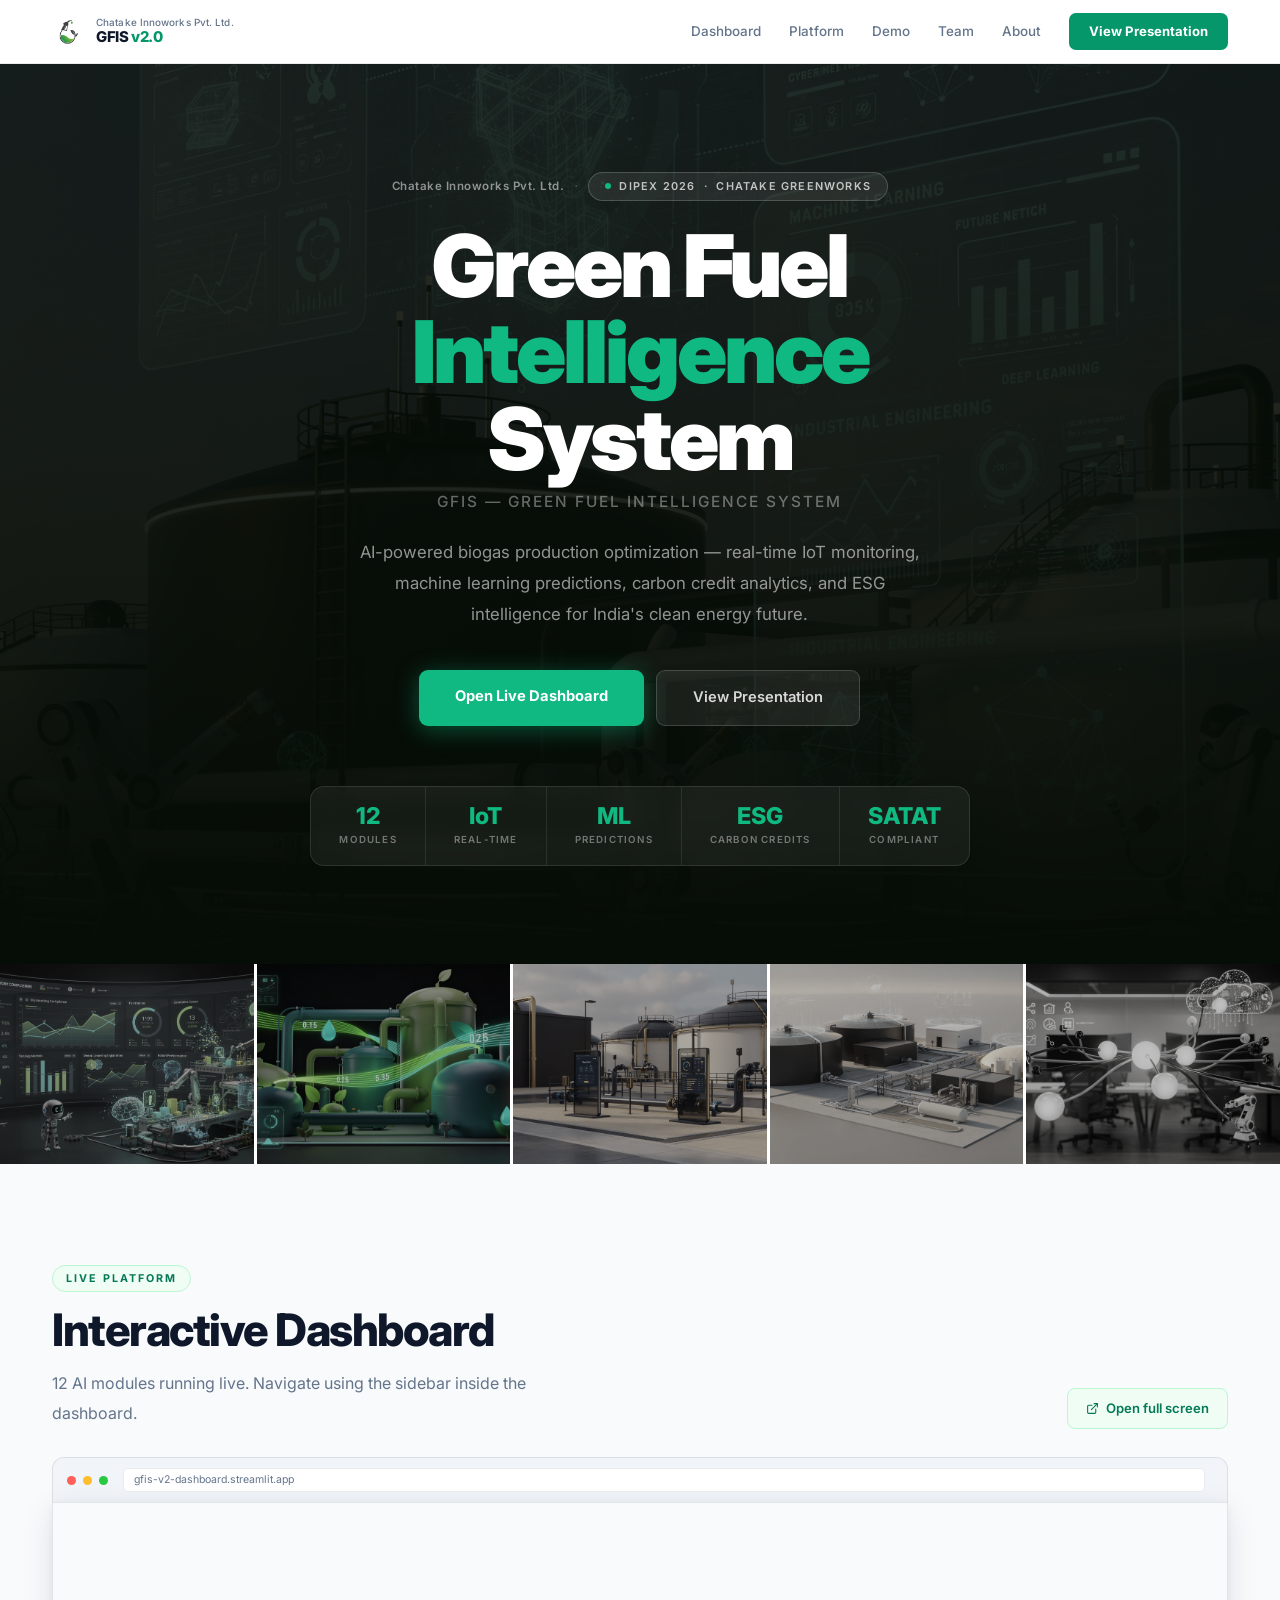
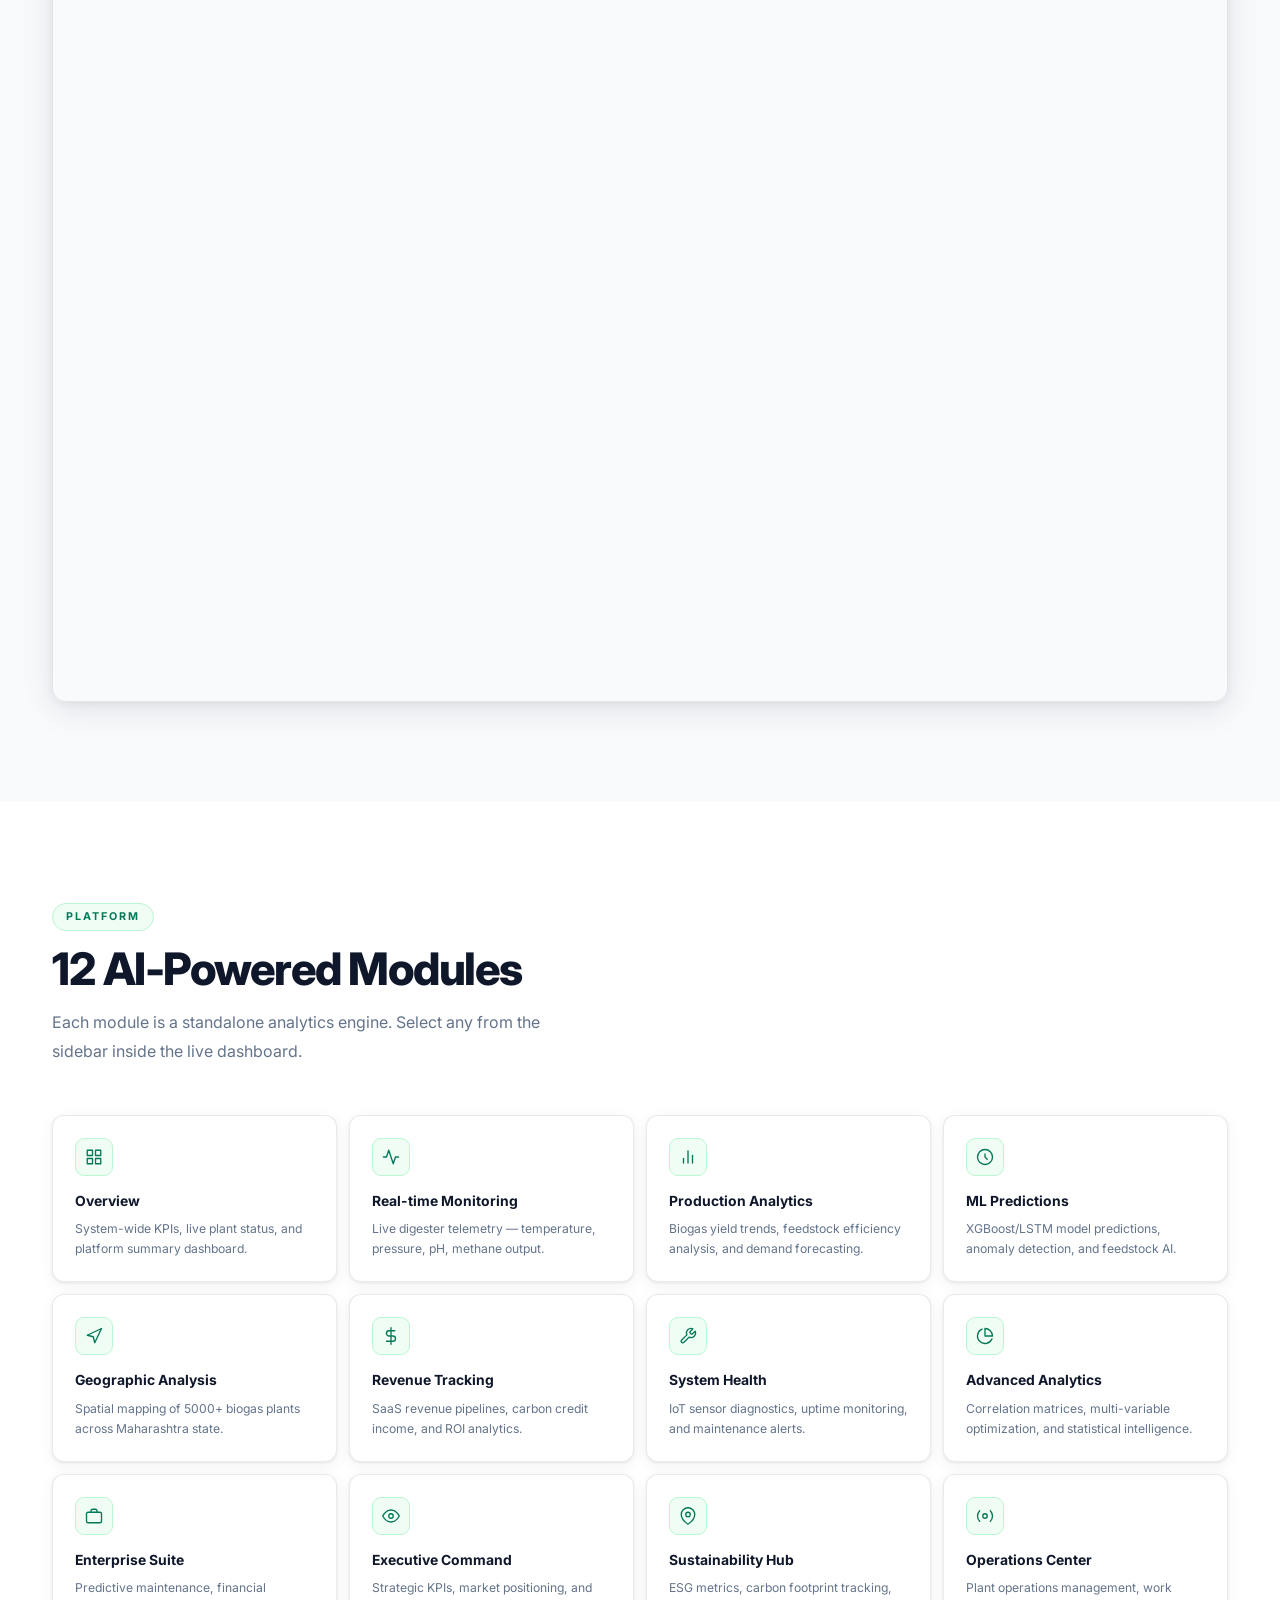
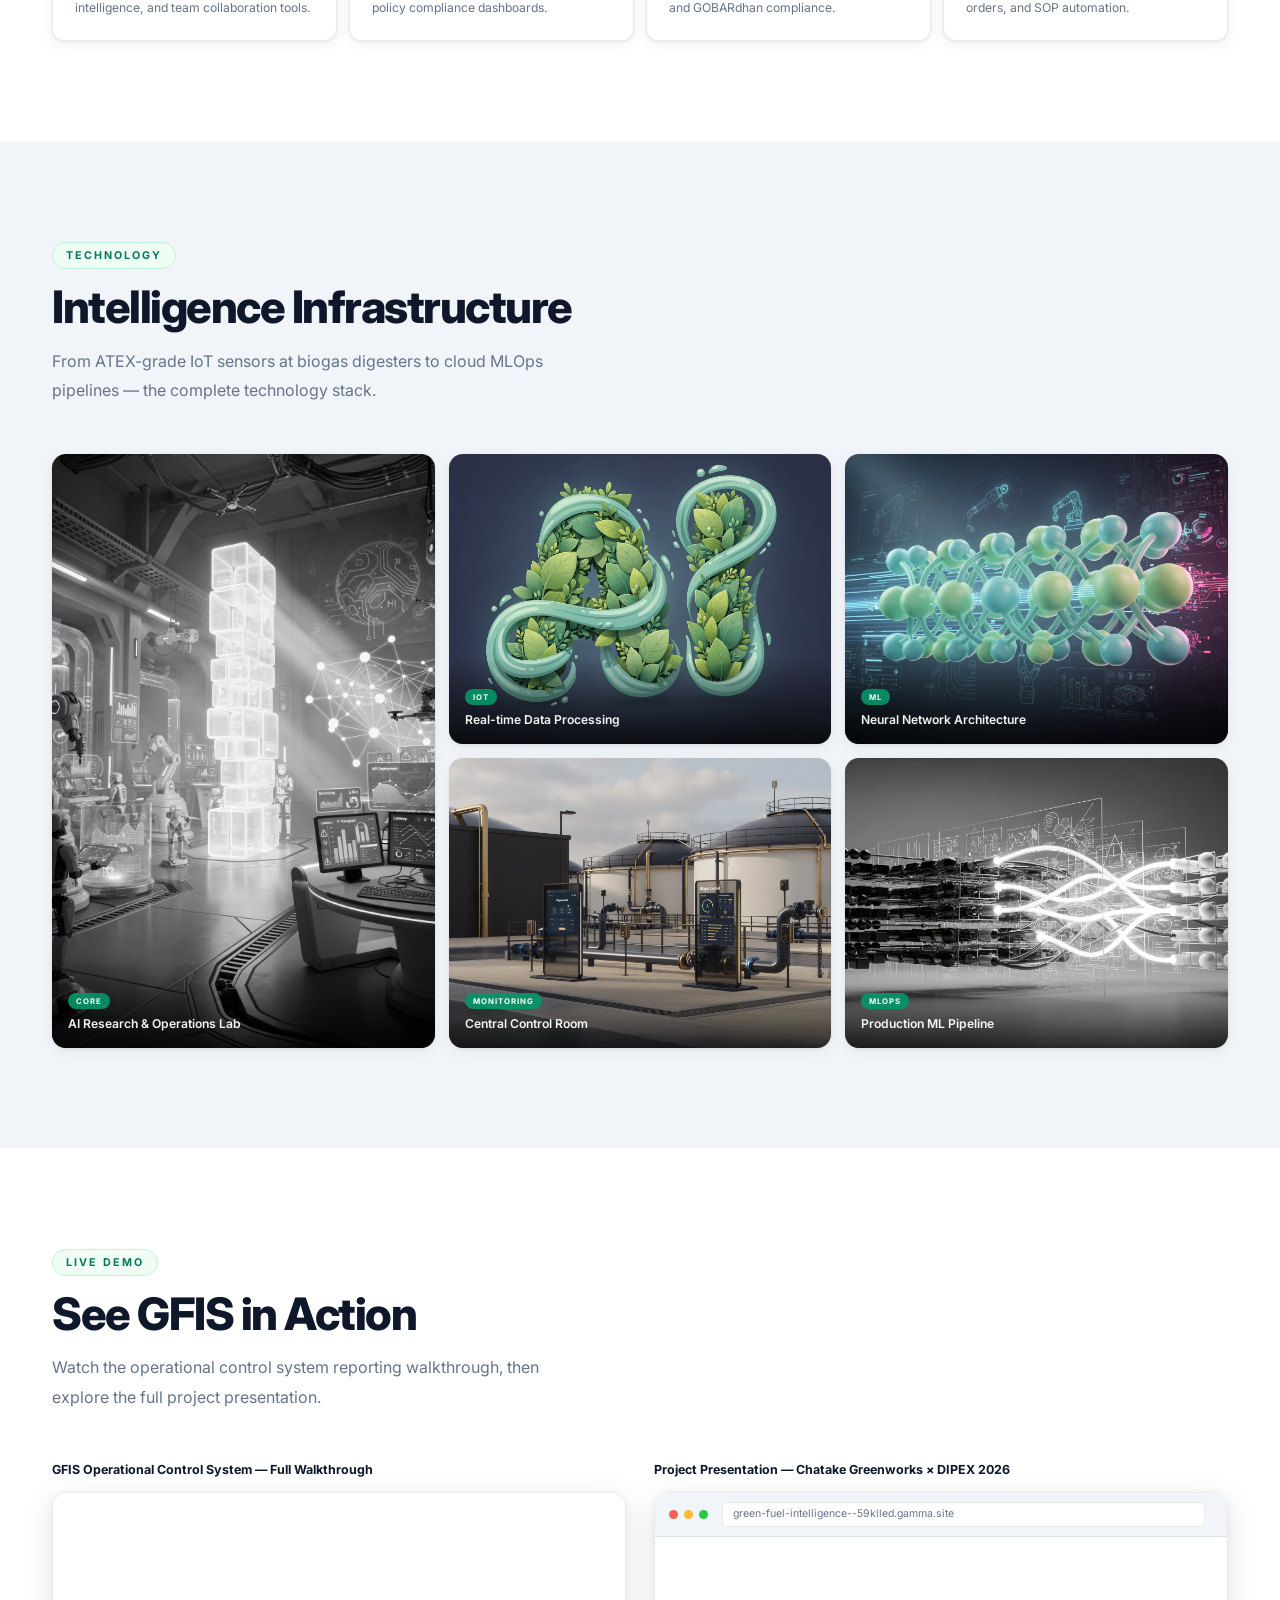
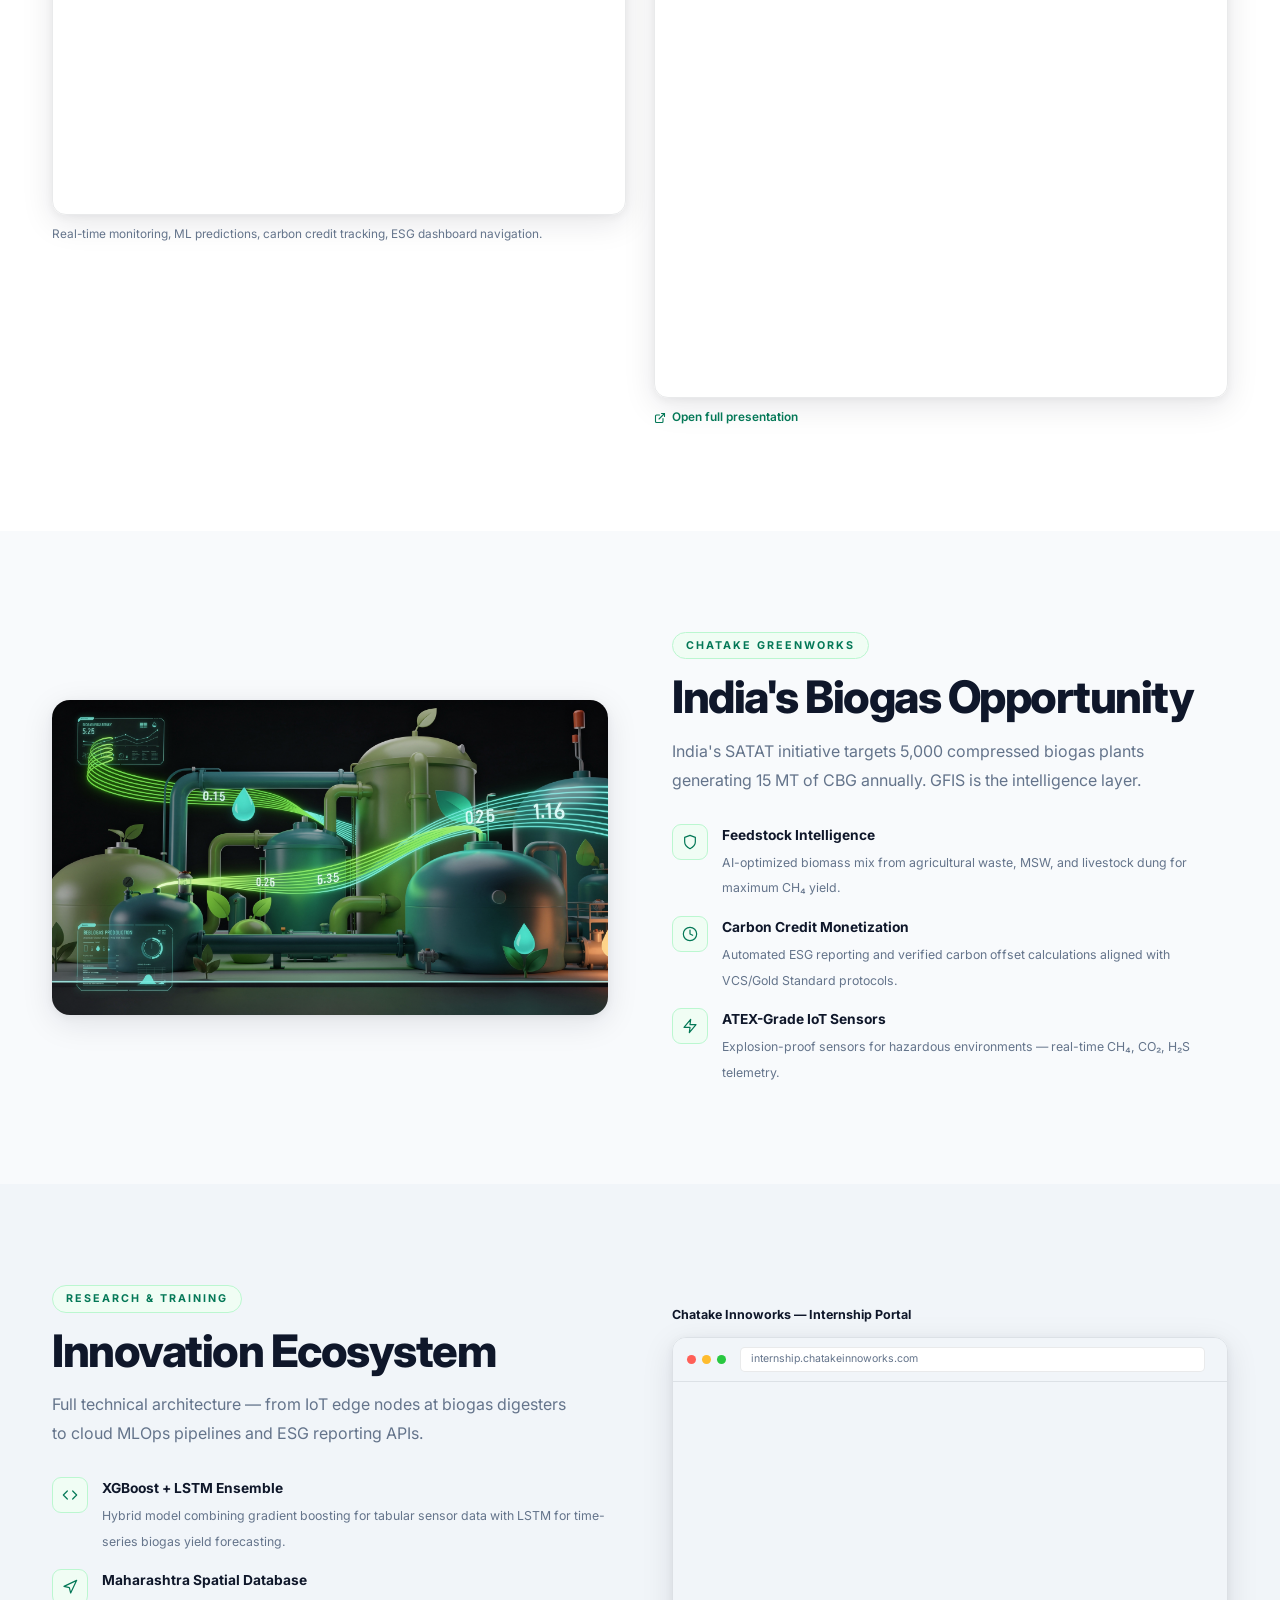
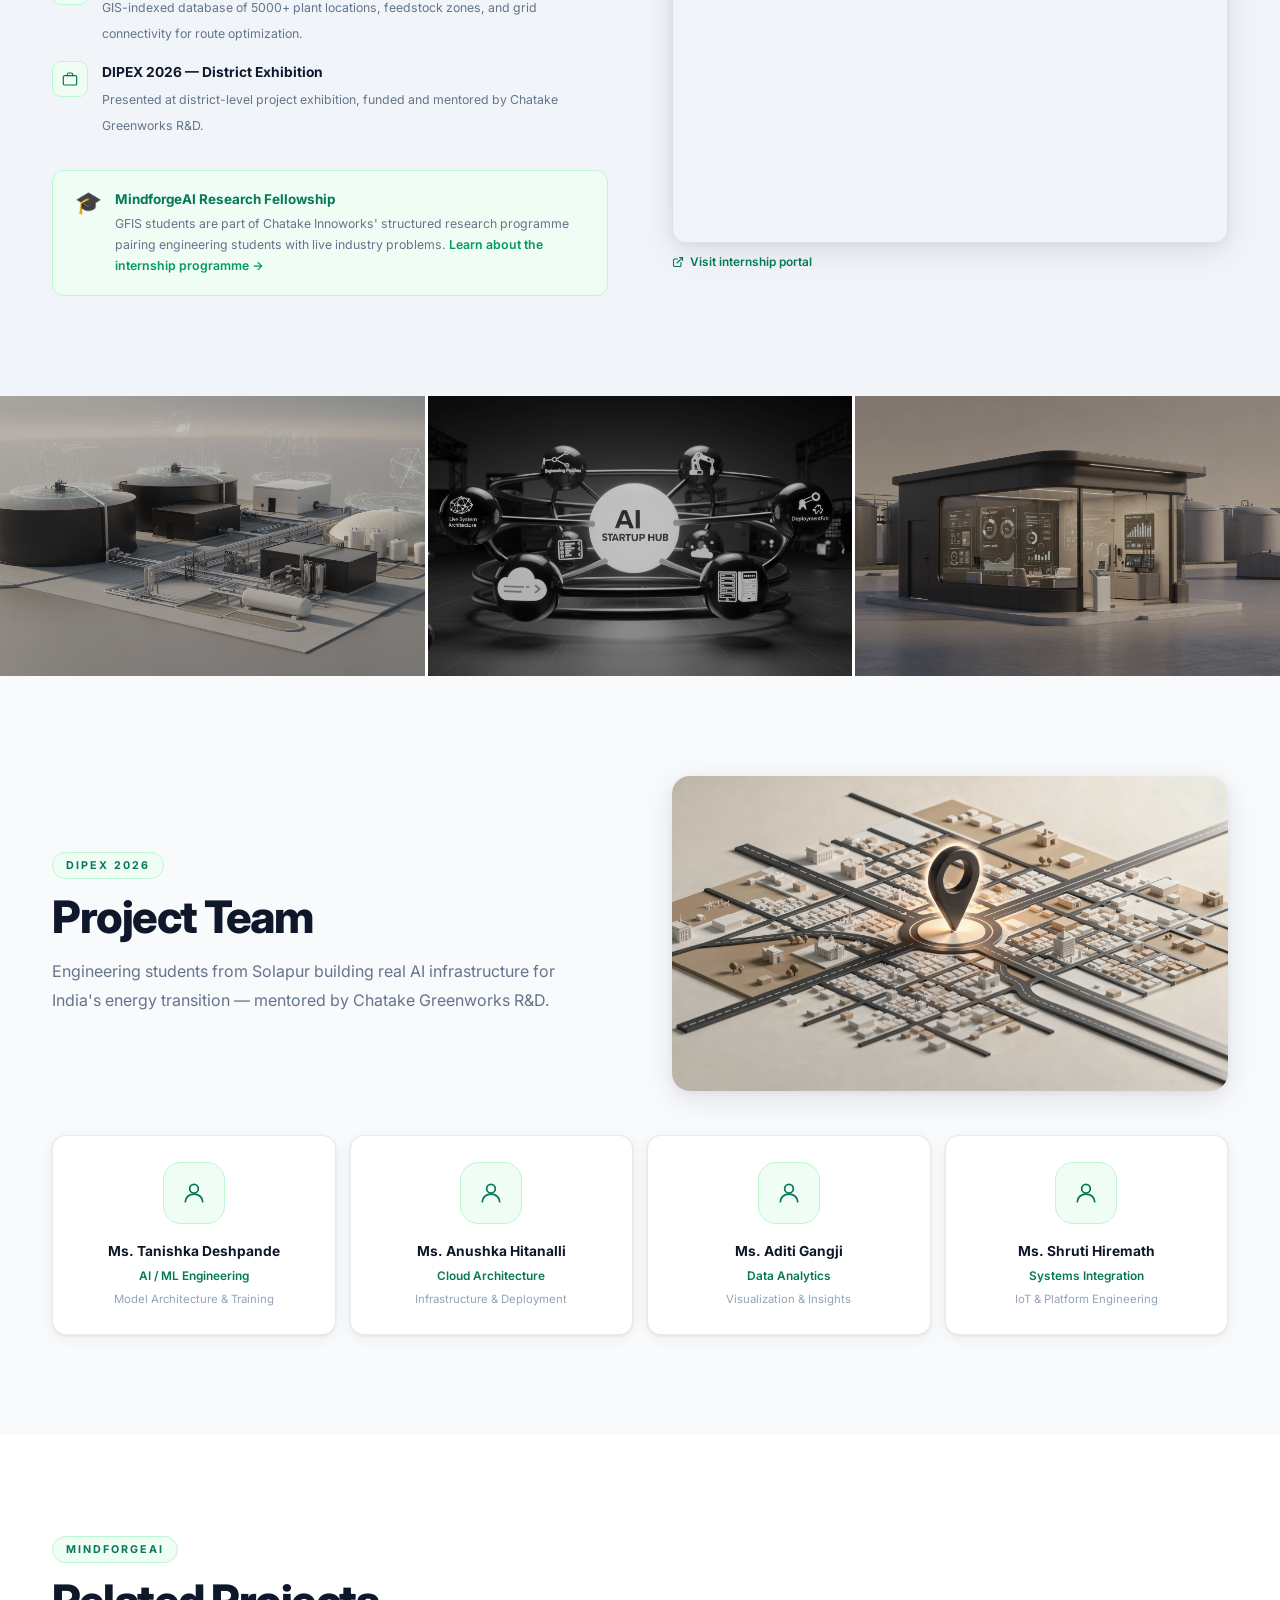
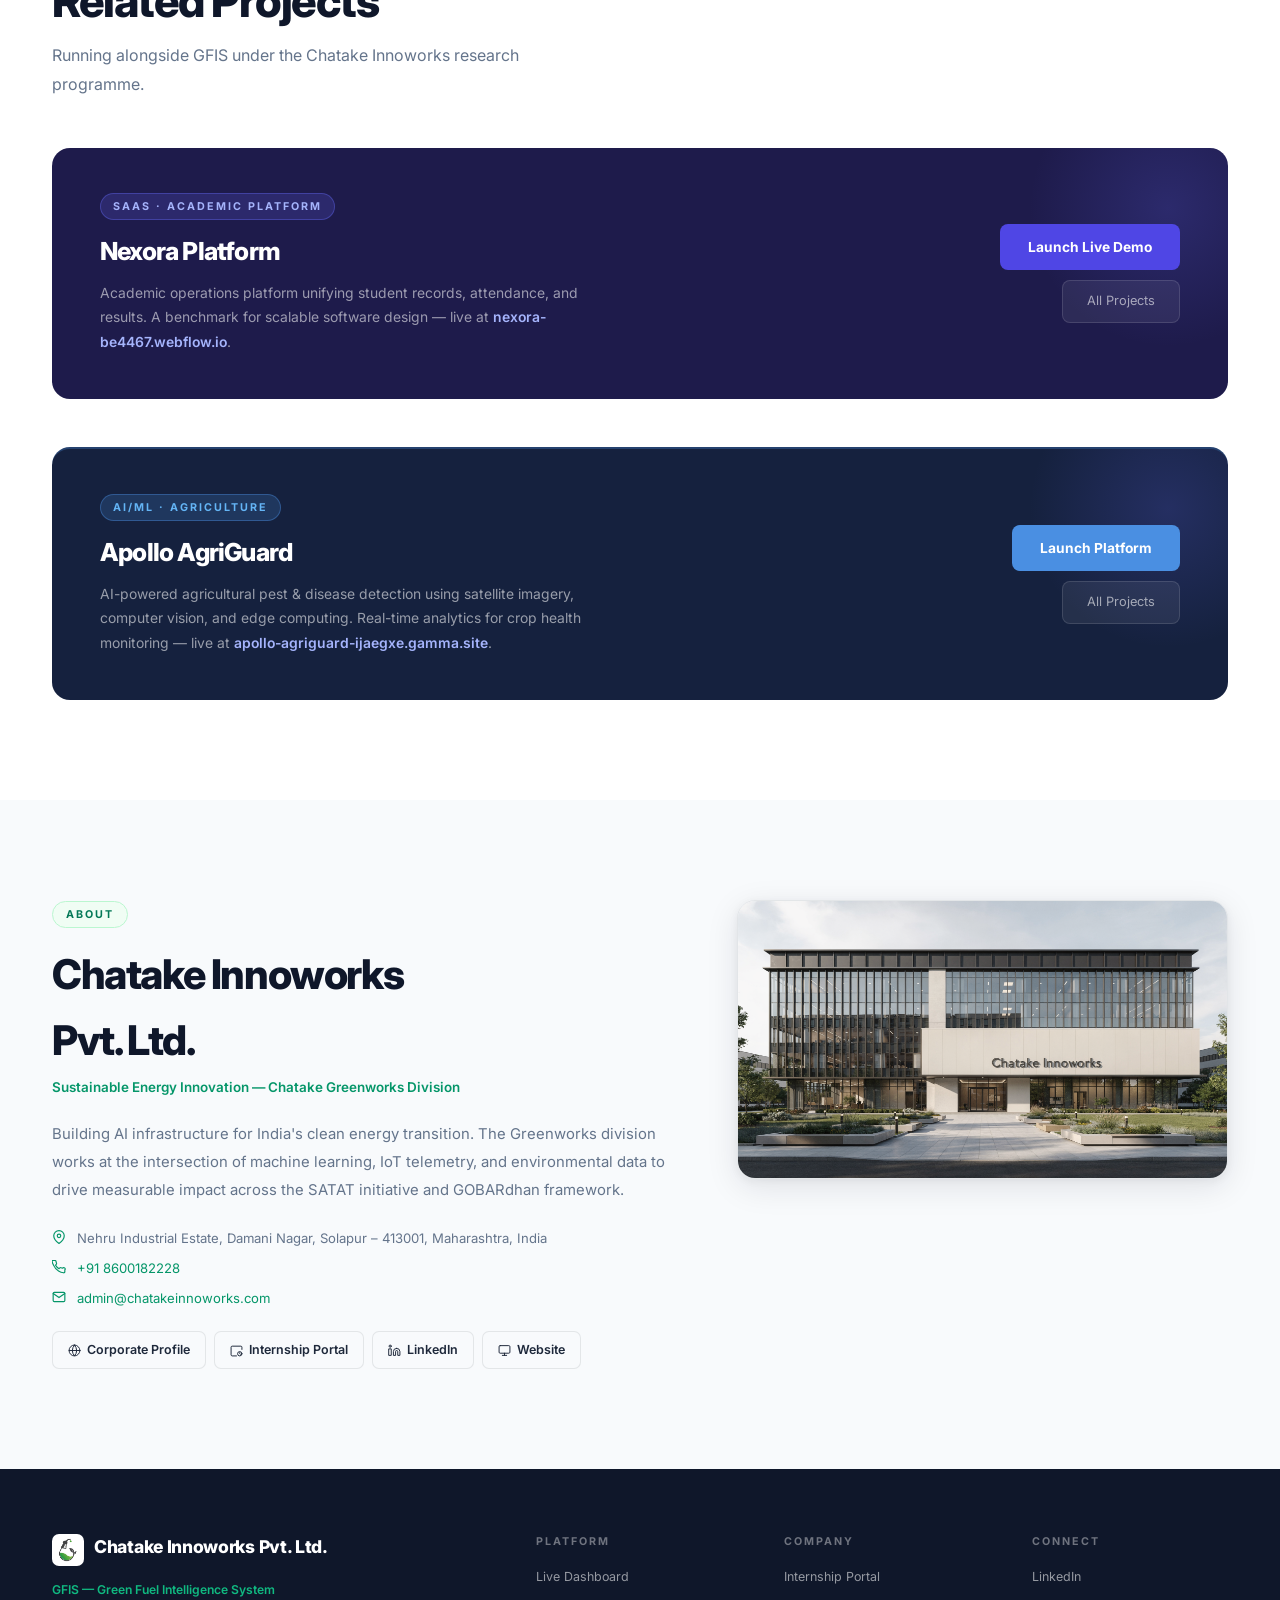
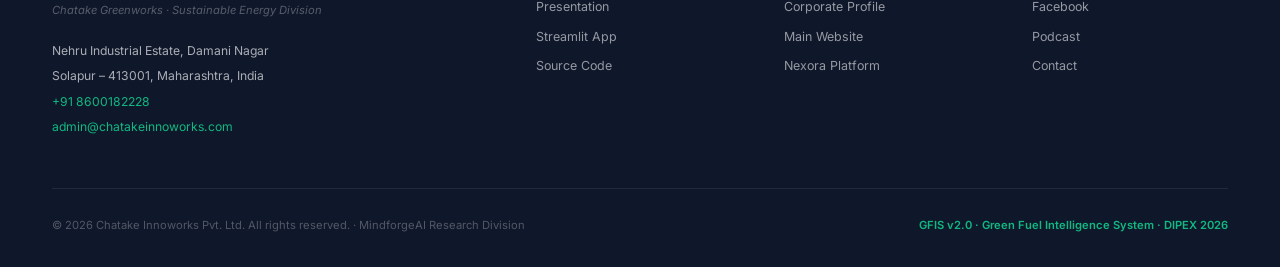
==== index.html @ 9d84ae65 "fix: optimize OG preview image (1200x630, 125KB) and extend title" ====
<!DOCTYPE html>
<html lang="en">
<head>
  <meta charset="UTF-8"/>
  <meta name="viewport" content="width=device-width, initial-scale=1.0"/>

  <!-- ── Primary Branding ── -->
  <title>GFIS — Green Fuel Intelligence System | Chatake Innoworks Pvt. Ltd.</title>
  <meta name="description" content="AI-powered biogas production optimization platform. Real-time IoT monitoring, ML predictions, carbon credits &amp; ESG intelligence. DIPEX 2026 — Chatake Greenworks, a division of Chatake Innoworks Pvt. Ltd."/>
  <meta name="author" content="Chatake Innoworks Pvt. Ltd."/>
  <meta name="keywords" content="GFIS, Green Fuel Intelligence System, biogas, AI, IoT, Chatake Innoworks, Chatake Greenworks, SATAT, GOBARdhan, DIPEX 2026"/>

  <!-- ── Open Graph / Social Preview ── -->
  <meta property="og:type" content="website"/>
  <meta property="og:url" content="https://gfis.chatakeinnoworks.com/"/>
  <meta property="og:title" content="GFIS: AI-Powered Biogas Optimization Platform | Chatake"/>
  <meta property="og:description" content="Chatake Innoworks Pvt. Ltd. · AI-powered biogas optimization platform. 12 modules, real-time IoT, ML predictions, carbon credits."/>
  <meta property="og:image" content="https://raw.githubusercontent.com/aakashchatake/GFIS-v2.0/gh-pages/assets/og-preview.jpg"/>
  <meta property="og:image:width" content="1200"/>
  <meta property="og:image:height" content="630"/>
  <meta property="og:site_name" content="Chatake Innoworks Pvt. Ltd."/>

  <!-- ── Twitter Card ── -->
  <meta name="twitter:card" content="summary_large_image"/>
  <meta name="twitter:title" content="GFIS: AI-Powered Biogas Optimization Platform"/>
  <meta name="twitter:description" content="12 modules, real-time IoT, ML predictions, carbon credits"/>
  <meta name="twitter:image" content="assets/hero-smart-grid.png"/>

  <!-- ── Favicon ── -->
  <link rel="icon" type="image/jpeg" href="assets/gfis-system.jpg"/>
  <link rel="apple-touch-icon" href="assets/gfis-system.jpg"/>

  <!-- ── Fonts ── -->
  <link rel="preconnect" href="https://fonts.googleapis.com" crossorigin/>
  <link href="https://fonts.googleapis.com/css2?family=Inter:wght@300;400;500;600;700;800;900&display=swap" rel="stylesheet"/>

  <style>
    *, *::before, *::after { box-sizing: border-box; margin: 0; padding: 0; }
    :root {
      --bg:        #ffffff;
      --bg2:       #f8fafc;
      --bg3:       #f1f5f9;
      --card:      #ffffff;
      --border:    rgba(15,23,42,0.09);
      --shadow:    0 1px 3px rgba(15,23,42,0.07), 0 4px 16px rgba(15,23,42,0.05);
      --shadow-lg: 0 8px 32px rgba(15,23,42,0.10), 0 2px 8px rgba(15,23,42,0.05);
      --green:     #059669;
      --green-lt:  #10b981;
      --green-dk:  #047857;
      --green-bg:  #f0fdf4;
      --green-bdr: #bbf7d0;
      --text:      #0f172a;
      --text2:     #1e293b;
      --muted:     #64748b;
      --dim:       #94a3b8;
      --hero-bg:   #060d06;
    }
    html { scroll-behavior: smooth; }
    body { 
      background: var(--bg) !important;
      color: var(--text) !important; 
      font-family: 'Inter', -apple-system, BlinkMacSystemFont, 'Segoe UI', sans-serif !important; 
      line-height: 1.6 !important; 
      display: block !important;
      width: 100% !important;
      height: auto !important;
      margin: 0 !important;
      padding: 0 !important;
      visibility: visible !important;
      opacity: 1 !important;
    }
    ::-webkit-scrollbar { width: 5px; }
    ::-webkit-scrollbar-track { background: var(--bg2); }
    ::-webkit-scrollbar-thumb { background: #cbd5e1; border-radius: 3px; }

    /* ── NAV ── */
    nav {
      position: sticky; top: 0; z-index: 200; height: 64px; padding: 0 52px;
      background: rgba(255,255,255,0.93);
      backdrop-filter: blur(20px) saturate(180%);
      -webkit-backdrop-filter: blur(20px) saturate(180%);
      border-bottom: 1px solid var(--border);
      display: flex !important; align-items: center; justify-content: space-between;
      visibility: visible !important;
      opacity: 1 !important;
    }
    .nav-brand { display: flex; align-items: center; gap: 10px; text-decoration: none; visibility: visible !important; opacity: 1 !important; }
    .nav-logo { width: 34px; height: 34px; border-radius: 8px; overflow: hidden; flex-shrink: 0; }
    .nav-logo img { width: 100%; height: 100%; object-fit: cover; }
    .nav-names { display: flex; flex-direction: column; line-height: 1.15; }
    .nav-company { font-size: 0.62em; color: var(--muted); font-weight: 500; letter-spacing: 0.1px; }
    .nav-product { font-size: 0.93em; font-weight: 800; color: var(--text); letter-spacing: -0.4px; }
    .nav-product span { color: var(--green); }
    .nav-links { display: flex; align-items: center; gap: 28px; }
    .nav-links a { color: var(--muted); text-decoration: none; font-size: 0.84em; font-weight: 500; transition: color .18s; }
    .nav-links a:hover { color: var(--text); }
    .nav-cta { background: var(--green) !important; color: #fff !important; padding: 8px 20px; border-radius: 7px; font-weight: 700 !important; font-size: 0.82em !important; transition: background .18s !important; }
    .nav-cta:hover { background: var(--green-dk) !important; }

    /* ── HERO ── */
    .hero { 
      position: relative; 
      min-height: 100vh; 
      display: flex !important; 
      flex-direction: column; 
      align-items: center; 
      justify-content: center; 
      text-align: center; 
      padding: 100px 24px 90px; 
      overflow: hidden; 
      background: var(--hero-bg);
      visibility: visible !important;
      opacity: 1 !important;
    }
    .hero-bg { position: absolute; inset: 0; z-index: 0; background-image: url('assets/hero-smart-grid.png'); background-size: cover; background-position: center; opacity: 0.22; }
    .hero-bg::after { content: ''; position: absolute; inset: 0; background: linear-gradient(to bottom, rgba(6,13,6,0.3) 0%, rgba(6,13,6,0.6) 60%, var(--hero-bg) 100%); }
    .hero-content { position: relative; z-index: 2; max-width: 860px; }
    .hero-eyebrow { display: flex; align-items: center; justify-content: center; gap: 10px; margin-bottom: 22px; flex-wrap: wrap; }
    .hero-company { font-size: 0.72em; font-weight: 600; color: rgba(255,255,255,0.52); letter-spacing: 0.5px; }
    .hero-sep { color: rgba(255,255,255,0.2); }
    .badge { display: inline-flex; align-items: center; gap: 8px; background: rgba(255,255,255,0.08); border: 1px solid rgba(255,255,255,0.18); border-radius: 100px; padding: 5px 16px; font-size: 0.68em; font-weight: 600; color: rgba(255,255,255,0.72); letter-spacing: 1.2px; text-transform: uppercase; }
    .badge-dot { width: 6px; height: 6px; border-radius: 50%; background: var(--green-lt); animation: pulse 2s infinite; flex-shrink: 0; }
    @keyframes pulse { 0%,100%{opacity:1;transform:scale(1)} 50%{opacity:0.4;transform:scale(1.5)} }
    h1 { font-size: clamp(2.8em,7.5vw,5.4em); font-weight: 900; line-height: 1.0; letter-spacing: -3px; color: #fff; margin-bottom: 8px; }
    h1 .g { color: var(--green-lt); }
    .hero-fullname { font-size: clamp(0.8em,1.6vw,0.96em); color: rgba(255,255,255,0.38); font-weight: 500; letter-spacing: 2px; text-transform: uppercase; margin-bottom: 22px; }
    .hero-sub { font-size: clamp(0.92em,1.9vw,1.05em); color: rgba(255,255,255,0.56); max-width: 560px; margin: 0 auto 40px; line-height: 1.85; }
    .btns { display: flex; gap: 12px; justify-content: center; flex-wrap: wrap; margin-bottom: 60px; }
    .btn-p { background: var(--green-lt); color: #fff; padding: 15px 36px; border-radius: 9px; text-decoration: none; font-weight: 700; font-size: 0.92em; box-shadow: 0 4px 24px rgba(16,185,129,0.4); transition: all .2s; }
    .btn-p:hover { background: #34d399; transform: translateY(-2px); }
    .btn-g { background: rgba(255,255,255,0.08); border: 1px solid rgba(255,255,255,0.16); color: rgba(255,255,255,0.82); padding: 15px 36px; border-radius: 9px; text-decoration: none; font-weight: 600; font-size: 0.92em; transition: background .2s; }
    .btn-g:hover { background: rgba(255,255,255,0.14); }
    .stats { display: inline-flex; background: rgba(255,255,255,0.06); border: 1px solid rgba(255,255,255,0.11); border-radius: 14px; overflow: hidden; backdrop-filter: blur(8px); }
    .stat { padding: 18px 28px; text-align: center; border-right: 1px solid rgba(255,255,255,0.09); }
    .stat:last-child { border-right: none; }
    .stat-v { font-size: 1.45em; font-weight: 800; color: var(--green-lt); line-height: 1; }
    .stat-l { font-size: 0.61em; color: rgba(255,255,255,0.4); font-weight: 600; letter-spacing: 1.2px; text-transform: uppercase; margin-top: 4px; }

    /* ── SECTIONS ── */
    .sec { 
      padding: 100px 52px;
      display: block !important;
      width: 100% !important;
      visibility: visible !important;
      opacity: 1 !important;
    }
    .sec-inner { max-width: 1180px; margin: 0 auto; width: 100% !important; display: block !important; }
    .sec-alt  { background: var(--bg2); }
    .sec-alt3 { background: var(--bg3); }
    .lbl { display: inline-block; background: var(--green-bg); border: 1px solid var(--green-bdr); color: var(--green-dk); font-size: 0.67em; font-weight: 700; letter-spacing: 2px; text-transform: uppercase; padding: 4px 13px; border-radius: 100px; margin-bottom: 14px; }
    .sec-title { font-size: clamp(1.8em,3.6vw,2.8em); font-weight: 800; letter-spacing: -1.5px; color: var(--text); line-height: 1.1; }
    .sec-sub { color: var(--muted); font-size: 1em; line-height: 1.85; margin-top: 14px; max-width: 520px; }

    /* ── PHOTO STRIP ── */
    .photo-strip { display: grid; grid-template-columns: repeat(5,1fr); gap: 3px; height: 200px; }
    .photo-strip-item { overflow: hidden; }
    .photo-strip-item img { width: 100%; height: 100%; object-fit: cover; filter: brightness(0.75) saturate(0.8); transition: all .4s; }
    .photo-strip-item:hover img { filter: brightness(0.9) saturate(1); transform: scale(1.05); }

    /* ── DASHBOARD ── */
    .dash-bar { background: var(--bg3); border: 1px solid var(--border); border-bottom: none; border-radius: 12px 12px 0 0; padding: 10px 14px; display: flex; align-items: center; gap: 7px; }
    .dash-dot { width: 9px; height: 9px; border-radius: 50%; }
    .dash-frame { height: 800px; border: 1px solid var(--border); border-radius: 0 0 14px 14px; overflow: hidden; box-shadow: var(--shadow-lg); }
    .dash-frame iframe { width: 100%; height: 100%; border: none; }
    .dash-url { flex: 1; background: var(--bg); border: 1px solid var(--border); border-radius: 5px; padding: 3px 10px; margin: 0 8px; font-size: 0.66em; color: var(--muted); }

    /* ── MODULE GRID ── */
    .mods-grid { display: grid; grid-template-columns: repeat(4,1fr); gap: 12px; margin-top: 48px; }
    .mod-card { background: var(--card); border: 1px solid var(--border); border-radius: 12px; padding: 22px; box-shadow: var(--shadow); transition: box-shadow .2s, transform .2s, border-color .2s; }
    .mod-card:hover { box-shadow: var(--shadow-lg); transform: translateY(-3px); border-color: var(--green-bdr); }
    .mod-icon { width: 38px; height: 38px; border-radius: 9px; background: var(--green-bg); border: 1px solid var(--green-bdr); display: flex; align-items: center; justify-content: center; margin-bottom: 14px; }
    .mod-icon svg { width: 18px; height: 18px; stroke: var(--green-dk); fill: none; stroke-width: 1.8; stroke-linecap: round; stroke-linejoin: round; }
    .mod-name { font-weight: 700; font-size: 0.87em; color: var(--text); margin-bottom: 7px; }
    .mod-desc { color: var(--muted); font-size: 0.76em; line-height: 1.65; }

    /* ── VIS GALLERY ── */
    .vis-grid { display: grid; grid-template-columns: 1fr 1fr 1fr; gap: 14px; margin-top: 48px; }
    .vis-card { border-radius: 14px; overflow: hidden; position: relative; box-shadow: var(--shadow); }
    .vis-card img { width: 100%; display: block; object-fit: cover; transition: transform .5s; }
    .vis-card:hover img { transform: scale(1.04); }
    .vis-card-label { position: absolute; bottom: 0; left: 0; right: 0; padding: 28px 16px 14px; background: linear-gradient(transparent, rgba(0,0,0,0.78)); font-size: 0.76em; font-weight: 600; color: rgba(255,255,255,0.95); }
    .vis-card-tag { display: inline-block; background: rgba(5,150,105,0.9); color: #fff; font-size: 0.64em; font-weight: 700; padding: 2px 8px; border-radius: 100px; letter-spacing: 1px; text-transform: uppercase; margin-bottom: 5px; }
    .vis-tall { grid-row: span 2; }
    .vis-tall img { height: 100%; }

    /* ── ECO POINTS ── */
    .eco-points { display: flex; flex-direction: column; gap: 16px; margin-top: 28px; }
    .eco-point { display: flex; gap: 14px; align-items: flex-start; }
    .eco-point-icon { width: 36px; height: 36px; border-radius: 9px; flex-shrink: 0; background: var(--green-bg); border: 1px solid var(--green-bdr); display: flex; align-items: center; justify-content: center; }
    .eco-point-icon svg { width: 16px; height: 16px; stroke: var(--green-dk); fill: none; stroke-width: 1.8; stroke-linecap: round; stroke-linejoin: round; }
    .eco-point-text strong { display: block; font-size: 0.86em; font-weight: 700; color: var(--text); margin-bottom: 3px; }
    .eco-point-text span { font-size: 0.77em; color: var(--muted); line-height: 1.65; }

    /* ── BROWSER MOCKUP ── */
    .browser-mock { border-radius: 14px; overflow: hidden; box-shadow: var(--shadow-lg); border: 1px solid var(--border); }
    .browser-bar { background: var(--bg3); border-bottom: 1px solid var(--border); padding: 9px 14px; display: flex; align-items: center; gap: 6px; }
    .browser-btn { width: 9px; height: 9px; border-radius: 50%; flex-shrink: 0; }
    .browser-url { flex: 1; background: var(--bg); border: 1px solid var(--border); border-radius: 5px; padding: 3px 10px; margin: 0 8px; font-size: 0.66em; color: var(--muted); white-space: nowrap; overflow: hidden; text-overflow: ellipsis; }
    .browser-body { height: 460px; overflow: hidden; }
    .browser-body iframe { width: 122%; height: 560px; border: none; transform-origin: top left; transform: scale(0.82); }

    /* ── VIDEO ── */
    .video-wrap { border-radius: 14px; overflow: hidden; box-shadow: var(--shadow-lg); border: 1px solid var(--border); aspect-ratio: 16/9; }
    .video-wrap iframe { width: 100%; height: 100%; border: none; }

    /* ── FELLOWSHIP ── */
    .fellowship { background: var(--green-bg); border: 1px solid var(--green-bdr); border-radius: 12px; padding: 18px 22px; margin-top: 32px; display: flex; align-items: flex-start; gap: 13px; }
    .fellowship-icon { font-size: 1.35em; flex-shrink: 0; line-height: 1.2; margin-top: 1px; }
    .fellowship-title { font-size: 0.84em; font-weight: 700; color: var(--green-dk); margin-bottom: 4px; }
    .fellowship-body { font-size: 0.77em; color: var(--muted); line-height: 1.7; }
    .fellowship-body a { color: var(--green); text-decoration: none; font-weight: 600; }

    /* ── TEAM ── */
    .team-grid { display: grid; grid-template-columns: repeat(4,1fr); gap: 14px; margin-top: 44px; }
    .team-card { background: var(--card); border: 1px solid var(--border); border-radius: 14px; padding: 26px 20px; text-align: center; box-shadow: var(--shadow); transition: box-shadow .2s, transform .2s; }
    .team-card:hover { box-shadow: var(--shadow-lg); transform: translateY(-3px); }
    .team-avatar { width: 62px; height: 62px; border-radius: 18px; margin: 0 auto 16px; background: var(--green-bg); border: 1px solid var(--green-bdr); display: flex; align-items: center; justify-content: center; }
    .team-avatar svg { width: 26px; height: 26px; stroke: var(--green-dk); fill: none; stroke-width: 1.6; stroke-linecap: round; stroke-linejoin: round; }
    .team-name { font-weight: 700; font-size: 0.86em; color: var(--text); margin-bottom: 5px; }
    .team-role { color: var(--green-dk); font-size: 0.74em; font-weight: 600; margin-bottom: 4px; }
    .team-dept { color: var(--dim); font-size: 0.71em; }

    /* ── ABOUT ── */
    .about-grid { display: grid; grid-template-columns: 5fr 4fr; gap: 72px; align-items: start; }
    .about-title { font-size: clamp(1.9em,3.2vw,2.7em); font-weight: 800; letter-spacing: -1.4px; color: var(--text); margin-bottom: 4px; }
    .about-sub { color: var(--green); font-size: 0.84em; font-weight: 600; margin-bottom: 22px; }
    .about-body { color: var(--muted); font-size: 0.93em; line-height: 1.88; margin-bottom: 24px; }
    .about-info-row { display: flex; gap: 11px; margin-bottom: 9px; font-size: 0.82em; color: var(--muted); align-items: flex-start; }
    .about-info-row a { color: var(--green); text-decoration: none; }
    .about-info-row svg { flex-shrink: 0; margin-top: 2px; }
    .about-links { display: flex; gap: 8px; flex-wrap: wrap; margin-top: 22px; }
    .about-link { background: var(--bg2); border: 1px solid var(--border); color: var(--text2); padding: 8px 15px; border-radius: 7px; text-decoration: none; font-size: 0.78em; font-weight: 600; transition: all .18s; display: flex; align-items: center; gap: 6px; }
    .about-link:hover { background: var(--green-bg); border-color: var(--green-bdr); color: var(--green-dk); }
    .about-link svg { width: 13px; height: 13px; stroke: currentColor; fill: none; stroke-width: 1.8; stroke-linecap: round; stroke-linejoin: round; flex-shrink: 0; }
    .about-img { border-radius: 18px; overflow: hidden; box-shadow: var(--shadow-lg); border: 1px solid var(--border); }
    .about-img img { width: 100%; display: block; }

    /* ── NEXORA BANNER ── */
    .nexora-banner { background: #1e1b4b; border-radius: 18px; padding: 44px 48px; display: grid; grid-template-columns: 1fr auto; gap: 40px; align-items: center; margin-top: 48px; position: relative; overflow: hidden; }
    .nexora-banner::before { content: ''; position: absolute; top: -80px; right: -80px; width: 280px; height: 280px; border-radius: 50%; background: radial-gradient(circle, rgba(99,102,241,0.2) 0%, transparent 70%); }
    .nexora-banner > * { position: relative; z-index: 1; }
    .nexora-tag { display: inline-block; background: rgba(99,102,241,0.2); border: 1px solid rgba(99,102,241,0.4); color: #a5b4fc; font-size: 0.67em; font-weight: 700; letter-spacing: 2px; text-transform: uppercase; padding: 4px 12px; border-radius: 100px; margin-bottom: 12px; }
    .nexora-title { font-size: 1.55em; font-weight: 800; letter-spacing: -0.8px; color: #fff; margin-bottom: 9px; }
    .nexora-desc { color: rgba(255,255,255,0.56); font-size: 0.87em; line-height: 1.78; max-width: 520px; }
    .nexora-desc a { color: #a5b4fc; text-decoration: none; font-weight: 600; }
    .nexora-btns { display: flex; flex-direction: column; gap: 10px; align-items: flex-end; white-space: nowrap; }
    .btn-nexora { display: block; text-align: center; background: #4f46e5; color: #fff; padding: 12px 28px; border-radius: 8px; text-decoration: none; font-weight: 700; font-size: 0.86em; transition: background .18s; }
    .btn-nexora:hover { background: #6366f1; }
    .btn-nexora-g { display: block; text-align: center; background: rgba(255,255,255,0.07); color: rgba(255,255,255,0.58); border: 1px solid rgba(255,255,255,0.12); padding: 10px 24px; border-radius: 8px; text-decoration: none; font-size: 0.8em; transition: all .18s; }
    .btn-nexora-g:hover { color: #fff; background: rgba(255,255,255,0.12); }

    /* ── FOOTER ── */
    footer { 
      background: var(--text); 
      color: rgba(255,255,255,0.65); 
      padding: 64px 52px 32px;
      display: block !important;
      width: 100% !important;
      visibility: visible !important;
      opacity: 1 !important;
    }
    .footer-inner { max-width: 1180px; margin: 0 auto; }
    .footer-grid { display: grid; grid-template-columns: 2.2fr 1fr 1fr 1fr; gap: 52px; padding-bottom: 48px; border-bottom: 1px solid rgba(255,255,255,0.08); }
    .footer-brand-name { font-weight: 800; font-size: 1.1em; color: #fff; letter-spacing: -0.3px; margin-bottom: 4px; }
    .footer-brand-sub { font-size: 0.76em; color: var(--green-lt); font-weight: 600; margin-bottom: 3px; }
    .footer-brand-div { font-size: 0.7em; color: rgba(255,255,255,0.3); font-style: italic; margin-bottom: 18px; }
    .footer-addr { font-size: 0.76em; line-height: 2.1; }
    .footer-addr a { color: var(--green-lt); text-decoration: none; }
    .footer-col h4 { font-size: 0.67em; font-weight: 700; letter-spacing: 2px; text-transform: uppercase; color: rgba(255,255,255,0.4); margin-bottom: 16px; }
    .footer-col a { display: block; font-size: 0.78em; color: rgba(255,255,255,0.56); text-decoration: none; margin-bottom: 10px; transition: color .18s; }
    .footer-col a:hover { color: #fff; }
    .footer-bottom { display: flex; justify-content: space-between; align-items: center; flex-wrap: wrap; gap: 12px; margin-top: 28px; }
    .footer-copy { font-size: 0.7em; color: rgba(255,255,255,0.28); }
    .footer-badge { font-size: 0.7em; color: var(--green-lt); font-weight: 600; }

    /* ── RESPONSIVE ── */
    @media (max-width: 1024px) {
      .mods-grid { grid-template-columns: repeat(3,1fr); }
      .about-grid { grid-template-columns: 1fr; }
      .footer-grid { grid-template-columns: 1fr 1fr; }
      .nexora-banner { grid-template-columns: 1fr; }
      .nexora-btns { flex-direction: row; align-items: flex-start; }
    }
    @media (max-width: 768px) {
      nav { padding: 0 20px; }
      .nav-links { display: none; }
      .sec { padding: 64px 20px; }
      .mods-grid { grid-template-columns: repeat(2,1fr); }
      .team-grid { grid-template-columns: 1fr 1fr; }
      .vis-grid { grid-template-columns: 1fr; }
      .vis-tall { grid-row: span 1; }
      .photo-strip { grid-template-columns: repeat(3,1fr); height: 150px; }
      .stats .stat:nth-child(n+4) { display: none; }
      .dash-frame { height: 540px; }
      .footer-grid { grid-template-columns: 1fr; gap: 32px; }
      .about-grid { gap: 40px; }
    }
  </style>
</head>
<body>

<!-- ─── NAV ─── -->
<nav>
  <a href="#" class="nav-brand">
    <div class="nav-logo">
      <img src="assets/gfis-system.jpg" alt="GFIS"/>
    </div>
    <div class="nav-names">
      <span class="nav-company">Chatake Innoworks Pvt. Ltd.</span>
      <span class="nav-product">GFIS <span>v2.0</span></span>
    </div>
  </a>
  <div class="nav-links">
    <a href="#dashboard">Dashboard</a>
    <a href="#platform">Platform</a>
    <a href="#demo">Demo</a>
    <a href="#team">Team</a>
    <a href="#about">About</a>
    <a href="https://green-fuel-intelligence--59klled.gamma.site/" target="_blank" class="nav-cta">View Presentation</a>
  </div>
</nav>

<!-- ─── HERO ─── -->
<section class="hero">
  <div class="hero-bg"></div>
  <div class="hero-content">

    <div class="hero-eyebrow">
      <span class="hero-company">Chatake Innoworks Pvt. Ltd.</span>
      <span class="hero-sep">·</span>
      <div class="badge">
        <span class="badge-dot"></span>
        DIPEX 2026 &nbsp;·&nbsp; Chatake Greenworks
      </div>
    </div>

    <h1>Green Fuel<br><span class="g">Intelligence</span><br>System</h1>
    <div class="hero-fullname">GFIS — Green Fuel Intelligence System</div>

    <p class="hero-sub">AI-powered biogas production optimization — real-time IoT monitoring, machine learning predictions, carbon credit analytics, and ESG intelligence for India's clean energy future.</p>

    <div class="btns">
      <a href="#dashboard" class="btn-p">Open Live Dashboard</a>
      <a href="https://green-fuel-intelligence--59klled.gamma.site/" target="_blank" class="btn-g">View Presentation</a>
    </div>

    <div class="stats">
      <div class="stat"><div class="stat-v">12</div><div class="stat-l">Modules</div></div>
      <div class="stat"><div class="stat-v">IoT</div><div class="stat-l">Real-time</div></div>
      <div class="stat"><div class="stat-v">ML</div><div class="stat-l">Predictions</div></div>
      <div class="stat"><div class="stat-v">ESG</div><div class="stat-l">Carbon Credits</div></div>
      <div class="stat"><div class="stat-v">SATAT</div><div class="stat-l">Compliant</div></div>
    </div>

  </div>
</section>

<!-- ─── PHOTO STRIP ─── -->
<div class="photo-strip">
  <div class="photo-strip-item"><img src="assets/panel-analytics.png" alt="Analytics"/></div>
  <div class="photo-strip-item"><img src="assets/biogas-greenfield.png" alt="Biogas Field"/></div>
  <div class="photo-strip-item"><img src="assets/panel-control-room.png" alt="Control Room"/></div>
  <div class="photo-strip-item"><img src="assets/panel-facility-day.png" alt="Facility"/></div>
  <div class="photo-strip-item"><img src="assets/panel-night-ops.png" alt="Night Ops"/></div>
</div>

<!-- ─── LIVE DASHBOARD ─── -->
<section class="sec sec-alt" id="dashboard">
  <div class="sec-inner">
    <div style="display:flex;justify-content:space-between;align-items:flex-end;flex-wrap:wrap;gap:20px;margin-bottom:28px;">
      <div>
        <div class="lbl">Live Platform</div>
        <div class="sec-title">Interactive Dashboard</div>
        <div class="sec-sub" style="margin-bottom:0;">12 AI modules running live. Navigate using the sidebar inside the dashboard.</div>
      </div>
      <a href="https://gfis-v2-dashboard.streamlit.app/" target="_blank"
         style="display:flex;align-items:center;gap:7px;color:var(--green-dk);font-size:0.82em;font-weight:600;text-decoration:none;background:var(--green-bg);border:1px solid var(--green-bdr);padding:9px 18px;border-radius:8px;transition:background .18s;">
        <svg width="13" height="13" viewBox="0 0 24 24" fill="none" stroke="currentColor" stroke-width="2" stroke-linecap="round" stroke-linejoin="round">
          <path d="M18 13v6a2 2 0 01-2 2H5a2 2 0 01-2-2V8a2 2 0 012-2h6"/>
          <polyline points="15 3 21 3 21 9"/><line x1="10" y1="14" x2="21" y2="3"/>
        </svg>
        Open full screen
      </a>
    </div>
    <div class="dash-bar">
      <div class="dash-dot" style="background:#ff5f57;"></div>
      <div class="dash-dot" style="background:#febc2e;"></div>
      <div class="dash-dot" style="background:#28c840;"></div>
      <div class="dash-url">gfis-v2-dashboard.streamlit.app</div>
    </div>
    <div class="dash-frame">
      <iframe src="https://gfis-v2-dashboard.streamlit.app/?embed=true" title="GFIS v2.0 Live Dashboard" loading="lazy" allow="fullscreen"></iframe>
    </div>
  </div>
</section>

<!-- ─── MODULES ─── -->
<section class="sec" id="platform">
  <div class="sec-inner">
    <div class="lbl">Platform</div>
    <div class="sec-title">12 AI-Powered Modules</div>
    <div class="sec-sub">Each module is a standalone analytics engine. Select any from the sidebar inside the live dashboard.</div>
    <div class="mods-grid">

      <div class="mod-card">
        <div class="mod-icon">
          <svg viewBox="0 0 24 24"><rect x="3" y="3" width="7" height="7"/><rect x="14" y="3" width="7" height="7"/><rect x="3" y="14" width="7" height="7"/><rect x="14" y="14" width="7" height="7"/></svg>
        </div>
        <div class="mod-name">Overview</div>
        <div class="mod-desc">System-wide KPIs, live plant status, and platform summary dashboard.</div>
      </div>

      <div class="mod-card">
        <div class="mod-icon">
          <svg viewBox="0 0 24 24"><polyline points="22 12 18 12 15 21 9 3 6 12 2 12"/></svg>
        </div>
        <div class="mod-name">Real-time Monitoring</div>
        <div class="mod-desc">Live digester telemetry — temperature, pressure, pH, methane output.</div>
      </div>

      <div class="mod-card">
        <div class="mod-icon">
          <svg viewBox="0 0 24 24"><line x1="18" y1="20" x2="18" y2="10"/><line x1="12" y1="20" x2="12" y2="4"/><line x1="6" y1="20" x2="6" y2="14"/></svg>
        </div>
        <div class="mod-name">Production Analytics</div>
        <div class="mod-desc">Biogas yield trends, feedstock efficiency analysis, and demand forecasting.</div>
      </div>

      <div class="mod-card">
        <div class="mod-icon">
          <svg viewBox="0 0 24 24"><circle cx="12" cy="12" r="10"/><path d="M12 8v4l3 3"/></svg>
        </div>
        <div class="mod-name">ML Predictions</div>
        <div class="mod-desc">XGBoost/LSTM model predictions, anomaly detection, and feedstock AI.</div>
      </div>

      <div class="mod-card">
        <div class="mod-icon">
          <svg viewBox="0 0 24 24"><polygon points="3 11 22 2 13 21 11 13 3 11"/></svg>
        </div>
        <div class="mod-name">Geographic Analysis</div>
        <div class="mod-desc">Spatial mapping of 5000+ biogas plants across Maharashtra state.</div>
      </div>

      <div class="mod-card">
        <div class="mod-icon">
          <svg viewBox="0 0 24 24"><line x1="12" y1="1" x2="12" y2="23"/><path d="M17 5H9.5a3.5 3.5 0 000 7h5a3.5 3.5 0 010 7H6"/></svg>
        </div>
        <div class="mod-name">Revenue Tracking</div>
        <div class="mod-desc">SaaS revenue pipelines, carbon credit income, and ROI analytics.</div>
      </div>

      <div class="mod-card">
        <div class="mod-icon">
          <svg viewBox="0 0 24 24"><path d="M14.7 6.3a1 1 0 000 1.4l1.6 1.6a1 1 0 001.4 0l3.77-3.77a6 6 0 01-7.94 7.94l-6.91 6.91a2.12 2.12 0 01-3-3l6.91-6.91a6 6 0 017.94-7.94l-3.76 3.76z"/></svg>
        </div>
        <div class="mod-name">System Health</div>
        <div class="mod-desc">IoT sensor diagnostics, uptime monitoring, and maintenance alerts.</div>
      </div>

      <div class="mod-card">
        <div class="mod-icon">
          <svg viewBox="0 0 24 24"><path d="M21.21 15.89A10 10 0 118 2.83"/><path d="M22 12A10 10 0 0012 2v10z"/></svg>
        </div>
        <div class="mod-name">Advanced Analytics</div>
        <div class="mod-desc">Correlation matrices, multi-variable optimization, and statistical intelligence.</div>
      </div>

      <div class="mod-card">
        <div class="mod-icon">
          <svg viewBox="0 0 24 24"><rect x="2" y="7" width="20" height="14" rx="2"/><path d="M16 7V5a2 2 0 00-2-2h-4a2 2 0 00-2 2v2"/></svg>
        </div>
        <div class="mod-name">Enterprise Suite</div>
        <div class="mod-desc">Predictive maintenance, financial intelligence, and team collaboration tools.</div>
      </div>

      <div class="mod-card">
        <div class="mod-icon">
          <svg viewBox="0 0 24 24"><path d="M1 12s4-8 11-8 11 8 11 8-4 8-11 8-11-8-11-8z"/><circle cx="12" cy="12" r="3"/></svg>
        </div>
        <div class="mod-name">Executive Command</div>
        <div class="mod-desc">Strategic KPIs, market positioning, and policy compliance dashboards.</div>
      </div>

      <div class="mod-card">
        <div class="mod-icon">
          <svg viewBox="0 0 24 24"><path d="M21 10c0 7-9 13-9 13s-9-6-9-13a9 9 0 0118 0z"/><circle cx="12" cy="10" r="3"/></svg>
        </div>
        <div class="mod-name">Sustainability Hub</div>
        <div class="mod-desc">ESG metrics, carbon footprint tracking, and GOBARdhan compliance.</div>
      </div>

      <div class="mod-card">
        <div class="mod-icon">
          <svg viewBox="0 0 24 24"><circle cx="12" cy="12" r="3"/><path d="M19.07 4.93a10 10 0 010 14.14M4.93 4.93a10 10 0 000 14.14"/></svg>
        </div>
        <div class="mod-name">Operations Center</div>
        <div class="mod-desc">Plant operations management, work orders, and SOP automation.</div>
      </div>

    </div>
  </div>
</section>

<!-- ─── TECHNOLOGY GALLERY ─── -->
<section class="sec sec-alt3" id="technology">
  <div class="sec-inner">
    <div class="lbl">Technology</div>
    <div class="sec-title">Intelligence Infrastructure</div>
    <div class="sec-sub">From ATEX-grade IoT sensors at biogas digesters to cloud MLOps pipelines — the complete technology stack.</div>
    <div class="vis-grid">
      <div class="vis-card vis-tall">
        <img src="assets/hero-ai-lab.png" alt="AI Lab" style="height:100%;object-fit:cover;"/>
        <div class="vis-card-label"><div class="vis-card-tag">Core</div><div>AI Research &amp; Operations Lab</div></div>
      </div>
      <div class="vis-card">
        <img src="assets/feature-data-sphere.png" alt="Data" style="height:290px;object-fit:cover;"/>
        <div class="vis-card-label"><div class="vis-card-tag">IoT</div><div>Real-time Data Processing</div></div>
      </div>
      <div class="vis-card">
        <img src="assets/feature-iot-network.png" alt="Network" style="height:290px;object-fit:cover;"/>
        <div class="vis-card-label"><div class="vis-card-tag">ML</div><div>Neural Network Architecture</div></div>
      </div>
      <div class="vis-card">
        <img src="assets/panel-control-room.png" alt="Control" style="height:290px;object-fit:cover;"/>
        <div class="vis-card-label"><div class="vis-card-tag">Monitoring</div><div>Central Control Room</div></div>
      </div>
      <div class="vis-card">
        <img src="assets/panel-ml-system.png" alt="ML" style="height:290px;object-fit:cover;"/>
        <div class="vis-card-label"><div class="vis-card-tag">MLOps</div><div>Production ML Pipeline</div></div>
      </div>
    </div>
  </div>
</section>

<!-- ─── DEMO: YouTube + Gamma ─── -->
<section class="sec" id="demo">
  <div class="sec-inner">
    <div class="lbl">Live Demo</div>
    <div class="sec-title">See GFIS in Action</div>
    <div class="sec-sub">Watch the operational control system reporting walkthrough, then explore the full project presentation.</div>
    <div style="display:grid;grid-template-columns:1fr 1fr;gap:28px;margin-top:48px;align-items:start;">

      <div>
        <div style="font-size:0.78em;font-weight:700;color:var(--text);margin-bottom:12px;">GFIS Operational Control System — Full Walkthrough</div>
        <div class="video-wrap">
          <iframe src="https://www.youtube.com/embed/rP4hwluhhkc?si=9TldcWkrhY8_ySp6"
            title="GFIS v2.0 — Green Fuel Intelligence System Demo"
            frameborder="0"
            allow="accelerometer; autoplay; clipboard-write; encrypted-media; gyroscope; picture-in-picture; web-share"
            referrerpolicy="strict-origin-when-cross-origin"
            allowfullscreen></iframe>
        </div>
        <div style="margin-top:10px;font-size:0.74em;color:var(--muted);line-height:1.65;">Real-time monitoring, ML predictions, carbon credit tracking, ESG dashboard navigation.</div>
      </div>

      <div>
        <div style="font-size:0.78em;font-weight:700;color:var(--text);margin-bottom:12px;">Project Presentation — Chatake Greenworks × DIPEX 2026</div>
        <div class="browser-mock">
          <div class="browser-bar">
            <div class="browser-btn" style="background:#ff5f57;"></div>
            <div class="browser-btn" style="background:#febc2e;"></div>
            <div class="browser-btn" style="background:#28c840;"></div>
            <div class="browser-url">green-fuel-intelligence--59klled.gamma.site</div>
          </div>
          <div class="browser-body">
            <iframe src="https://green-fuel-intelligence--59klled.gamma.site/" title="GFIS Presentation" loading="lazy" scrolling="no"></iframe>
          </div>
        </div>
        <a href="https://green-fuel-intelligence--59klled.gamma.site/" target="_blank"
           style="display:inline-flex;align-items:center;gap:6px;margin-top:10px;font-size:0.74em;font-weight:600;color:var(--green-dk);text-decoration:none;">
          <svg width="12" height="12" viewBox="0 0 24 24" fill="none" stroke="currentColor" stroke-width="2.2" stroke-linecap="round" stroke-linejoin="round">
            <path d="M18 13v6a2 2 0 01-2 2H5a2 2 0 01-2-2V8a2 2 0 012-2h6"/>
            <polyline points="15 3 21 3 21 9"/><line x1="10" y1="14" x2="21" y2="3"/>
          </svg>
          Open full presentation
        </a>
      </div>

    </div>
  </div>
</section>

<!-- ─── BIOGAS OPPORTUNITY ─── -->
<section class="sec sec-alt">
  <div class="sec-inner">
    <div style="display:grid;grid-template-columns:1fr 1fr;gap:64px;align-items:center;">
      <div style="border-radius:18px;overflow:hidden;box-shadow:var(--shadow-lg);">
        <img src="assets/biogas-greenfield.png" alt="Biogas Greenfield" style="width:100%;display:block;"/>
      </div>
      <div>
        <div class="lbl">Chatake Greenworks</div>
        <div class="sec-title">India's Biogas Opportunity</div>
        <div class="sec-sub">India's SATAT initiative targets 5,000 compressed biogas plants generating 15 MT of CBG annually. GFIS is the intelligence layer.</div>
        <div class="eco-points">
          <div class="eco-point">
            <div class="eco-point-icon">
              <svg viewBox="0 0 24 24"><path d="M12 22s8-4 8-10V5l-8-3-8 3v7c0 6 8 10 8 10z"/></svg>
            </div>
            <div class="eco-point-text">
              <strong>Feedstock Intelligence</strong>
              <span>AI-optimized biomass mix from agricultural waste, MSW, and livestock dung for maximum CH₄ yield.</span>
            </div>
          </div>
          <div class="eco-point">
            <div class="eco-point-icon">
              <svg viewBox="0 0 24 24"><circle cx="12" cy="12" r="10"/><path d="M12 6v6l4 2"/></svg>
            </div>
            <div class="eco-point-text">
              <strong>Carbon Credit Monetization</strong>
              <span>Automated ESG reporting and verified carbon offset calculations aligned with VCS/Gold Standard protocols.</span>
            </div>
          </div>
          <div class="eco-point">
            <div class="eco-point-icon">
              <svg viewBox="0 0 24 24"><path d="M13 2L3 14h9l-1 8 10-12h-9l1-8z"/></svg>
            </div>
            <div class="eco-point-text">
              <strong>ATEX-Grade IoT Sensors</strong>
              <span>Explosion-proof sensors for hazardous environments — real-time CH₄, CO₂, H₂S telemetry.</span>
            </div>
          </div>
        </div>
      </div>
    </div>
  </div>
</section>

<!-- ─── INNOVATION ECOSYSTEM ─── -->
<section class="sec sec-alt3">
  <div class="sec-inner">
    <div style="display:grid;grid-template-columns:1fr 1fr;gap:64px;align-items:center;">
      <div>
        <div class="lbl">Research &amp; Training</div>
        <div class="sec-title">Innovation Ecosystem</div>
        <div class="sec-sub">Full technical architecture — from IoT edge nodes at biogas digesters to cloud MLOps pipelines and ESG reporting APIs.</div>
        <div class="eco-points">
          <div class="eco-point">
            <div class="eco-point-icon">
              <svg viewBox="0 0 24 24"><polyline points="16 18 22 12 16 6"/><polyline points="8 6 2 12 8 18"/></svg>
            </div>
            <div class="eco-point-text">
              <strong>XGBoost + LSTM Ensemble</strong>
              <span>Hybrid model combining gradient boosting for tabular sensor data with LSTM for time-series biogas yield forecasting.</span>
            </div>
          </div>
          <div class="eco-point">
            <div class="eco-point-icon">
              <svg viewBox="0 0 24 24"><polygon points="3 11 22 2 13 21 11 13 3 11"/></svg>
            </div>
            <div class="eco-point-text">
              <strong>Maharashtra Spatial Database</strong>
              <span>GIS-indexed database of 5000+ plant locations, feedstock zones, and grid connectivity for route optimization.</span>
            </div>
          </div>
          <div class="eco-point">
            <div class="eco-point-icon">
              <svg viewBox="0 0 24 24"><rect x="2" y="7" width="20" height="14" rx="2"/><path d="M16 7V5a2 2 0 00-2-2h-4a2 2 0 00-2 2v2"/></svg>
            </div>
            <div class="eco-point-text">
              <strong>DIPEX 2026 — District Exhibition</strong>
              <span>Presented at district-level project exhibition, funded and mentored by Chatake Greenworks R&amp;D.</span>
            </div>
          </div>
        </div>
        <div class="fellowship">
          <div class="fellowship-icon">🎓</div>
          <div>
            <div class="fellowship-title">MindforgeAI Research Fellowship</div>
            <div class="fellowship-body">GFIS students are part of Chatake Innoworks' structured research programme pairing engineering students with live industry problems. <a href="https://internship.chatakeinnoworks.com" target="_blank">Learn about the internship programme →</a></div>
          </div>
        </div>
      </div>

      <div>
        <div style="font-size:0.78em;font-weight:700;color:var(--text);margin-bottom:12px;">Chatake Innoworks — Internship Portal</div>
        <div class="browser-mock">
          <div class="browser-bar">
            <div class="browser-btn" style="background:#ff5f57;"></div>
            <div class="browser-btn" style="background:#febc2e;"></div>
            <div class="browser-btn" style="background:#28c840;"></div>
            <div class="browser-url">internship.chatakeinnoworks.com</div>
          </div>
          <div class="browser-body">
            <iframe src="https://internship.chatakeinnoworks.com" title="Chatake Innoworks Internship Portal" loading="lazy" scrolling="no"></iframe>
          </div>
        </div>
        <a href="https://internship.chatakeinnoworks.com" target="_blank"
           style="display:inline-flex;align-items:center;gap:6px;margin-top:10px;font-size:0.74em;font-weight:600;color:var(--green-dk);text-decoration:none;">
          <svg width="12" height="12" viewBox="0 0 24 24" fill="none" stroke="currentColor" stroke-width="2.2" stroke-linecap="round" stroke-linejoin="round">
            <path d="M18 13v6a2 2 0 01-2 2H5a2 2 0 01-2-2V8a2 2 0 012-2h6"/>
            <polyline points="15 3 21 3 21 9"/><line x1="10" y1="14" x2="21" y2="3"/>
          </svg>
          Visit internship portal
        </a>
      </div>
    </div>
  </div>
</section>

<!-- ─── FACILITY STRIP ─── -->
<div style="display:grid;grid-template-columns:repeat(3,1fr);gap:3px;">
  <div style="overflow:hidden;height:280px;">
    <img src="assets/panel-facility-day.png" alt="Facility" style="width:100%;height:100%;object-fit:cover;filter:brightness(0.78);transition:filter .3s;" onmouseover="this.style.filter='brightness(0.92)'" onmouseout="this.style.filter='brightness(0.78)'"/>
  </div>
  <div style="overflow:hidden;height:280px;">
    <img src="assets/panel-digester.png" alt="Digester" style="width:100%;height:100%;object-fit:cover;filter:brightness(0.78);transition:filter .3s;" onmouseover="this.style.filter='brightness(0.92)'" onmouseout="this.style.filter='brightness(0.78)'"/>
  </div>
  <div style="overflow:hidden;height:280px;">
    <img src="assets/panel-operations.png" alt="Operations" style="width:100%;height:100%;object-fit:cover;filter:brightness(0.78);transition:filter .3s;" onmouseover="this.style.filter='brightness(0.92)'" onmouseout="this.style.filter='brightness(0.78)'"/>
  </div>
</div>

<!-- ─── TEAM ─── -->
<section class="sec sec-alt" id="team">
  <div class="sec-inner">
    <div style="display:grid;grid-template-columns:1fr 1fr;gap:64px;align-items:center;">
      <div>
        <div class="lbl">DIPEX 2026</div>
        <div class="sec-title">Project Team</div>
        <div class="sec-sub">Engineering students from Solapur building real AI infrastructure for India's energy transition — mentored by Chatake Greenworks R&amp;D.</div>
      </div>
      <div style="border-radius:18px;overflow:hidden;box-shadow:var(--shadow-lg);">
        <img src="assets/panel-lab-white.png" alt="Lab Facility" style="width:100%;display:block;"/>
      </div>
    </div>
    <div class="team-grid">
      <div class="team-card">
        <div class="team-avatar">
          <svg viewBox="0 0 24 24"><circle cx="12" cy="8" r="4"/><path d="M4 20c0-4 3.6-7 8-7s8 3 8 7"/></svg>
        </div>
        <div class="team-name">Ms. Tanishka Deshpande</div>
        <div class="team-role">AI / ML Engineering</div>
        <div class="team-dept">Model Architecture &amp; Training</div>
      </div>
      <div class="team-card">
        <div class="team-avatar">
          <svg viewBox="0 0 24 24"><circle cx="12" cy="8" r="4"/><path d="M4 20c0-4 3.6-7 8-7s8 3 8 7"/></svg>
        </div>
        <div class="team-name">Ms. Anushka Hitanalli</div>
        <div class="team-role">Cloud Architecture</div>
        <div class="team-dept">Infrastructure &amp; Deployment</div>
      </div>
      <div class="team-card">
        <div class="team-avatar">
          <svg viewBox="0 0 24 24"><circle cx="12" cy="8" r="4"/><path d="M4 20c0-4 3.6-7 8-7s8 3 8 7"/></svg>
        </div>
        <div class="team-name">Ms. Aditi Gangji</div>
        <div class="team-role">Data Analytics</div>
        <div class="team-dept">Visualization &amp; Insights</div>
      </div>
      <div class="team-card">
        <div class="team-avatar">
          <svg viewBox="0 0 24 24"><circle cx="12" cy="8" r="4"/><path d="M4 20c0-4 3.6-7 8-7s8 3 8 7"/></svg>
        </div>
        <div class="team-name">Ms. Shruti Hiremath</div>
        <div class="team-role">Systems Integration</div>
        <div class="team-dept">IoT &amp; Platform Engineering</div>
      </div>
    </div>
  </div>
</section>

<!-- ─── RELATED PROJECTS ─── -->
<section class="sec" id="projects">
  <div class="sec-inner">
    <div class="lbl">MindforgeAI</div>
    <div class="sec-title">Related Projects</div>
    <div class="sec-sub">Running alongside GFIS under the Chatake Innoworks research programme.</div>
    
    <!-- Nexora Project -->
    <div class="nexora-banner">
      <div>
        <div class="nexora-tag">SaaS · Academic Platform</div>
        <div class="nexora-title">Nexora Platform</div>
        <div class="nexora-desc">Academic operations platform unifying student records, attendance, and results. A benchmark for scalable software design — live at <a href="https://nexora-be4467.webflow.io/" target="_blank">nexora-be4467.webflow.io</a>.</div>
      </div>
      <div class="nexora-btns">
        <a href="https://nexora-be4467.webflow.io/" target="_blank" class="btn-nexora">Launch Live Demo</a>
        <a href="https://internship.chatakeinnoworks.com/#projects" target="_blank" class="btn-nexora-g">All Projects</a>
      </div>
    </div>

    <!-- Apollo AgriGuard Project -->
    <div class="nexora-banner" style="background:#15213e;border-top:2px solid rgba(74,143,226,0.3);">
      <div>
        <div class="nexora-tag" style="background:rgba(74,143,226,0.2);border-color:rgba(74,143,226,0.4);color:#64b5f6;">AI/ML · Agriculture</div>
        <div class="nexora-title">Apollo AgriGuard</div>
        <div class="nexora-desc">AI-powered agricultural pest & disease detection using satellite imagery, computer vision, and edge computing. Real-time analytics for crop health monitoring — live at <a href="https://apollo-agriguard-ijaegxe.gamma.site/" target="_blank">apollo-agriguard-ijaegxe.gamma.site</a>.</div>
      </div>
      <div class="nexora-btns">
        <a href="https://apollo-agriguard-ijaegxe.gamma.site/" target="_blank" class="btn-nexora" style="background:#4a8fe2;">Launch Platform</a>
        <a href="https://internship.chatakeinnoworks.com/#projects" target="_blank" class="btn-nexora-g">All Projects</a>
      </div>
    </div>
  </div>
</section>

<!-- ─── ABOUT ─── -->
<section class="sec sec-alt" id="about">
  <div class="sec-inner">
    <div class="about-grid">
      <div>
        <div class="lbl">About</div>
        <div class="about-title">Chatake Innoworks<br>Pvt. Ltd.</div>
        <div class="about-sub">Sustainable Energy Innovation — Chatake Greenworks Division</div>
        <p class="about-body">Building AI infrastructure for India's clean energy transition. The Greenworks division works at the intersection of machine learning, IoT telemetry, and environmental data to drive measurable impact across the SATAT initiative and GOBARdhan framework.</p>
        <div>
          <div class="about-info-row">
            <svg width="14" height="14" viewBox="0 0 24 24" fill="none" stroke="var(--green)" stroke-width="2" stroke-linecap="round" stroke-linejoin="round"><path d="M21 10c0 7-9 13-9 13s-9-6-9-13a9 9 0 0118 0z"/><circle cx="12" cy="10" r="3"/></svg>
            <span>Nehru Industrial Estate, Damani Nagar, Solapur – 413001, Maharashtra, India</span>
          </div>
          <div class="about-info-row">
            <svg width="14" height="14" viewBox="0 0 24 24" fill="none" stroke="var(--green)" stroke-width="2" stroke-linecap="round" stroke-linejoin="round"><path d="M22 16.92v3a2 2 0 01-2.18 2 19.79 19.79 0 01-8.63-3.07A19.5 19.5 0 013.07 9.61a19.79 19.79 0 01-3.07-8.68A2 2 0 012 .84h3a2 2 0 012 1.72c.127.96.361 1.903.7 2.81a2 2 0 01-.45 2.11L6.09 8.91a16 16 0 006 6l1.27-1.27a2 2 0 012.11-.45c.907.339 1.85.573 2.81.7A2 2 0 0122 16.92z"/></svg>
            <a href="tel:+918600182228">+91 8600182228</a>
          </div>
          <div class="about-info-row">
            <svg width="14" height="14" viewBox="0 0 24 24" fill="none" stroke="var(--green)" stroke-width="2" stroke-linecap="round" stroke-linejoin="round"><path d="M4 4h16c1.1 0 2 .9 2 2v12c0 1.1-.9 2-2 2H4c-1.1 0-2-.9-2-2V6c0-1.1.9-2 2-2z"/><polyline points="22,6 12,13 2,6"/></svg>
            <a href="mailto:admin@chatakeinnoworks.com">admin@chatakeinnoworks.com</a>
          </div>
        </div>
        <div class="about-links">
          <a href="https://about.chatakeinnoworks.com" target="_blank" class="about-link">
            <svg viewBox="0 0 24 24"><circle cx="12" cy="12" r="10"/><line x1="2" y1="12" x2="22" y2="12"/><path d="M12 2a15.3 15.3 0 014 10 15.3 15.3 0 01-4 10 15.3 15.3 0 01-4-10 15.3 15.3 0 014-10z"/></svg>
            Corporate Profile
          </a>
          <a href="https://internship.chatakeinnoworks.com" target="_blank" class="about-link">
            <svg viewBox="0 0 24 24"><path d="M22 10V6a2 2 0 00-2-2H4a2 2 0 00-2 2v14c0 1.1.9 2 2 2h8"/><circle cx="18" cy="18" r="4"/><path d="M18 16v2l1 1"/></svg>
            Internship Portal
          </a>
          <a href="https://www.linkedin.com/company/chatakeinnoworks" target="_blank" class="about-link">
            <svg viewBox="0 0 24 24"><path d="M16 8a6 6 0 016 6v7h-4v-7a2 2 0 00-2-2 2 2 0 00-2 2v7h-4v-7a6 6 0 016-6z"/><rect x="2" y="9" width="4" height="12"/><circle cx="4" cy="4" r="2"/></svg>
            LinkedIn
          </a>
          <a href="https://www.chatakeinnoworks.com" target="_blank" class="about-link">
            <svg viewBox="0 0 24 24"><rect x="2" y="3" width="20" height="14" rx="2"/><line x1="8" y1="21" x2="16" y2="21"/><line x1="12" y1="17" x2="12" y2="21"/></svg>
            Website
          </a>
        </div>
      </div>
      <div class="about-img">
        <img src="assets/ci-building.png" alt="Chatake Innoworks Office, Solapur"/>
      </div>
    </div>
  </div>
</section>

<!-- ─── FOOTER ─── -->
<footer>
  <div class="footer-inner">
    <div class="footer-grid">
      <div>
        <div style="display:flex;align-items:center;gap:10px;margin-bottom:14px;">
          <div style="width:32px;height:32px;border-radius:7px;overflow:hidden;flex-shrink:0;">
            <img src="assets/gfis-system.jpg" alt="GFIS" style="width:100%;height:100%;object-fit:cover;"/>
          </div>
          <div>
            <div class="footer-brand-name">Chatake Innoworks Pvt. Ltd.</div>
          </div>
        </div>
        <div class="footer-brand-sub">GFIS — Green Fuel Intelligence System</div>
        <div class="footer-brand-div">Chatake Greenworks · Sustainable Energy Division</div>
        <div class="footer-addr">
          Nehru Industrial Estate, Damani Nagar<br>
          Solapur – 413001, Maharashtra, India<br>
          <a href="tel:+918600182228">+91 8600182228</a><br>
          <a href="mailto:admin@chatakeinnoworks.com">admin@chatakeinnoworks.com</a>
        </div>
      </div>
      <div class="footer-col">
        <h4>Platform</h4>
        <a href="#dashboard">Live Dashboard</a>
        <a href="https://green-fuel-intelligence--59klled.gamma.site/" target="_blank">Presentation</a>
        <a href="https://gfis-v2-dashboard.streamlit.app/" target="_blank">Streamlit App</a>
        <a href="https://github.com/aakashchatake/GFIS-v2.0" target="_blank">Source Code</a>
      </div>
      <div class="footer-col">
        <h4>Company</h4>
        <a href="https://internship.chatakeinnoworks.com" target="_blank">Internship Portal</a>
        <a href="https://about.chatakeinnoworks.com" target="_blank">Corporate Profile</a>
        <a href="https://www.chatakeinnoworks.com" target="_blank">Main Website</a>
        <a href="https://nexora-be4467.webflow.io/" target="_blank">Nexora Platform</a>
      </div>
      <div class="footer-col">
        <h4>Connect</h4>
        <a href="https://www.linkedin.com/company/chatakeinnoworks" target="_blank">LinkedIn</a>
        <a href="https://www.facebook.com/chatakeinnoworks" target="_blank">Facebook</a>
        <a href="https://open.spotify.com/show/1zeA2xxVg5kGOV9bhAGigQ" target="_blank">Podcast</a>
        <a href="mailto:admin@chatakeinnoworks.com">Contact</a>
      </div>
    </div>
    <div class="footer-bottom">
      <span class="footer-copy">© 2026 Chatake Innoworks Pvt. Ltd. All rights reserved. · MindforgeAI Research Division</span>
      <span class="footer-badge">GFIS v2.0 · Green Fuel Intelligence System · DIPEX 2026</span>
    </div>
  </div>
</footer>

</body>
</html>
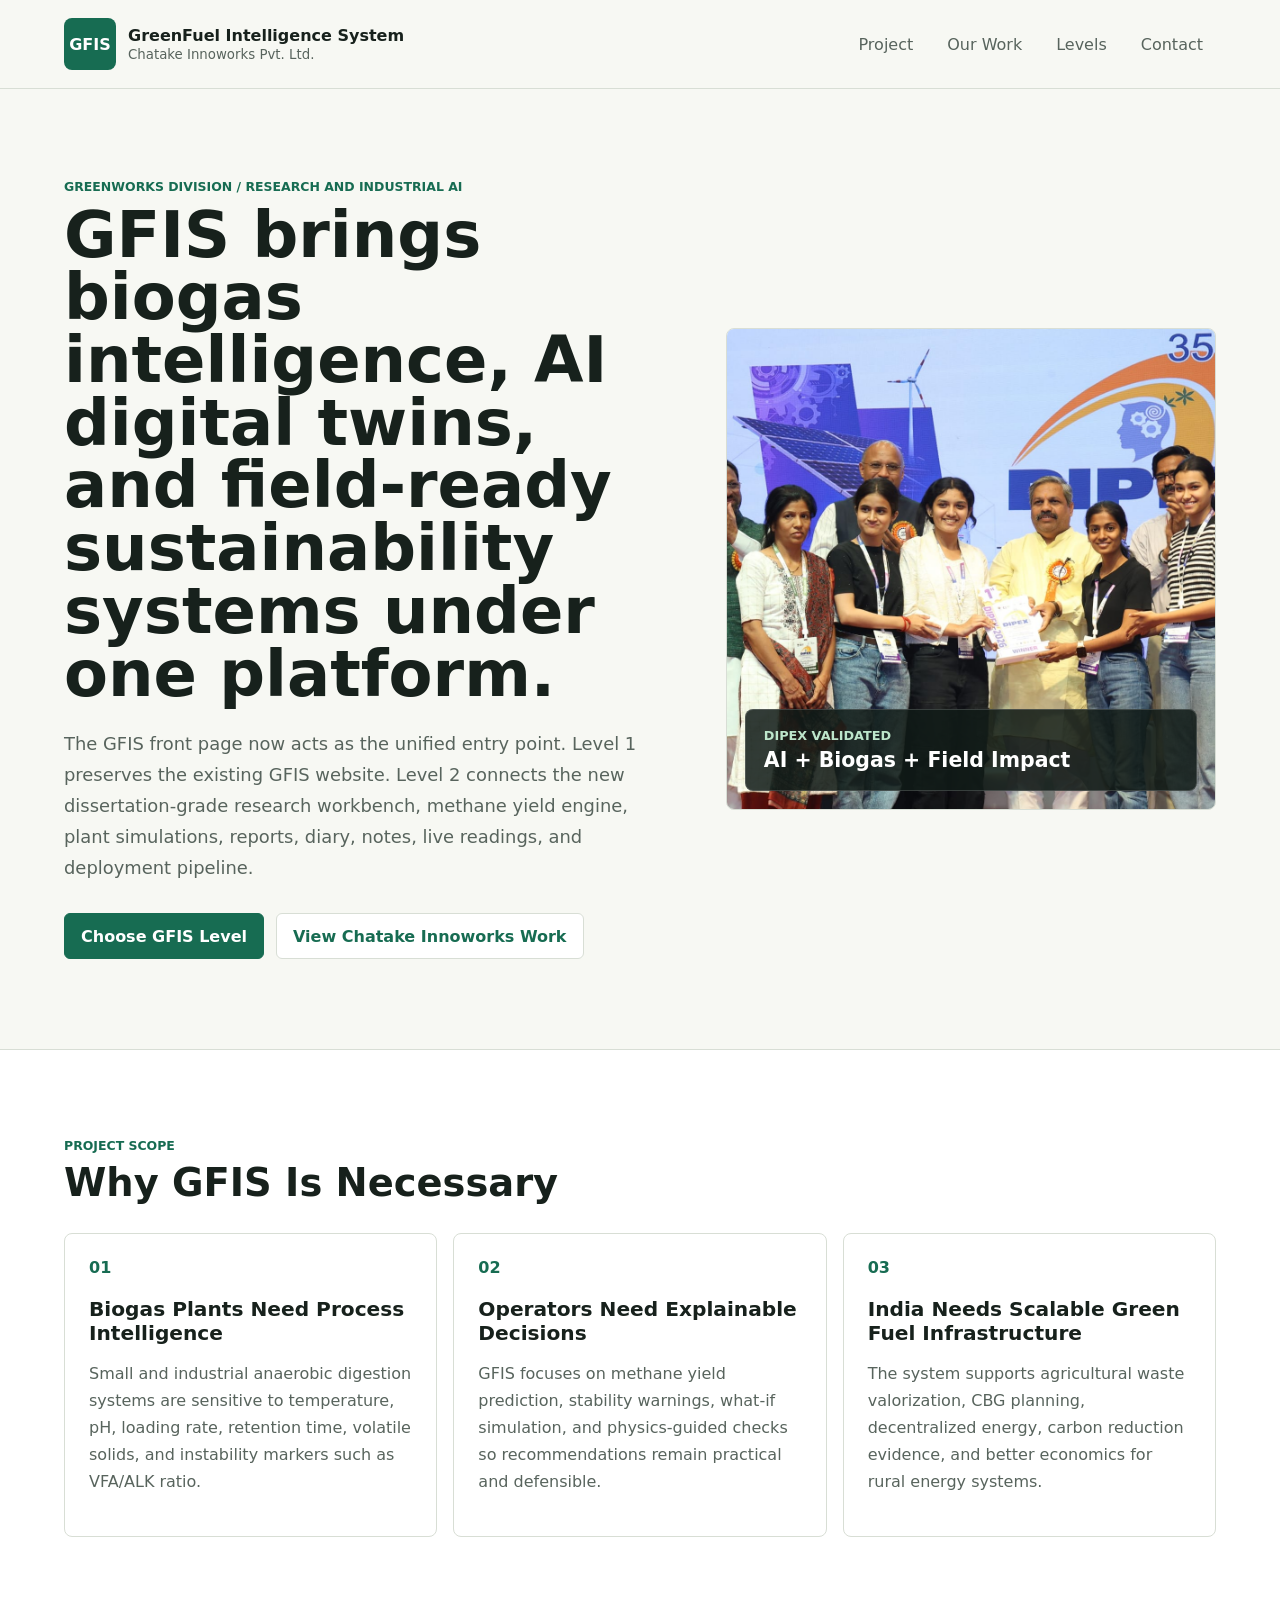
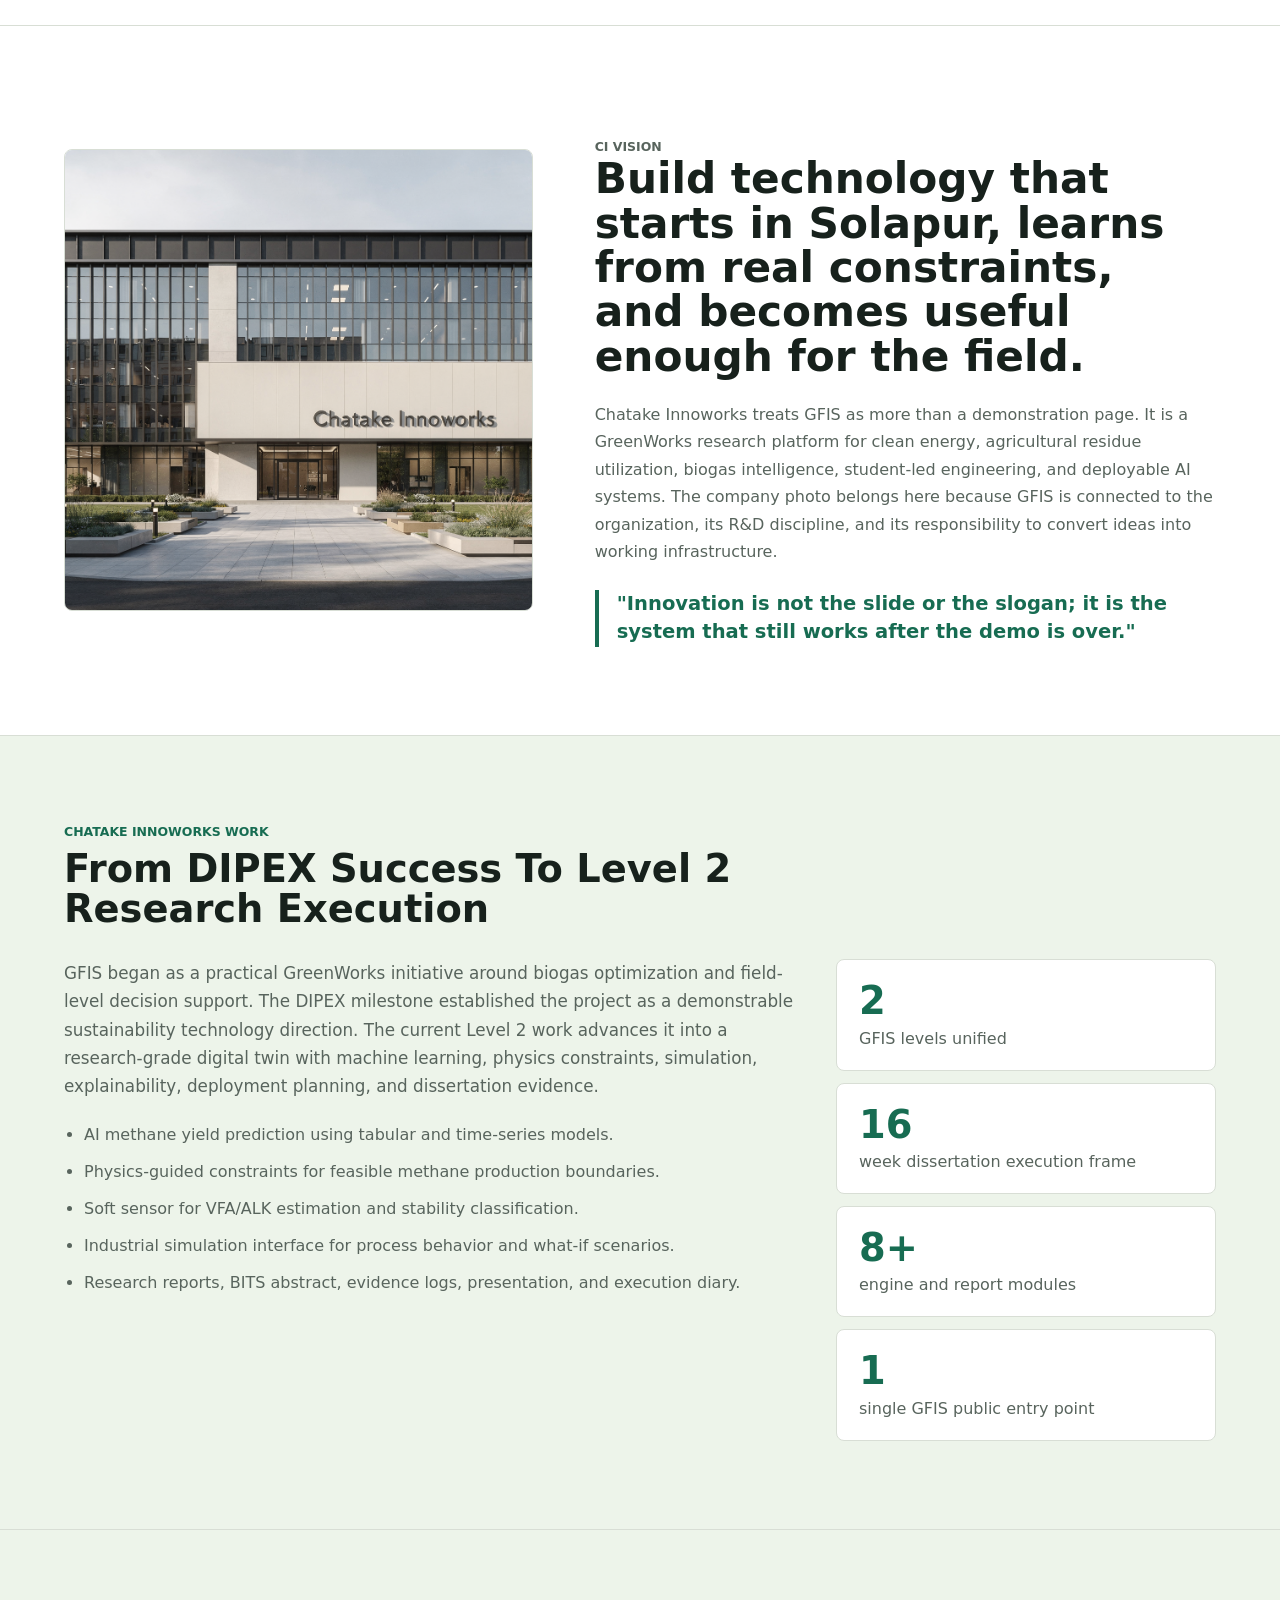
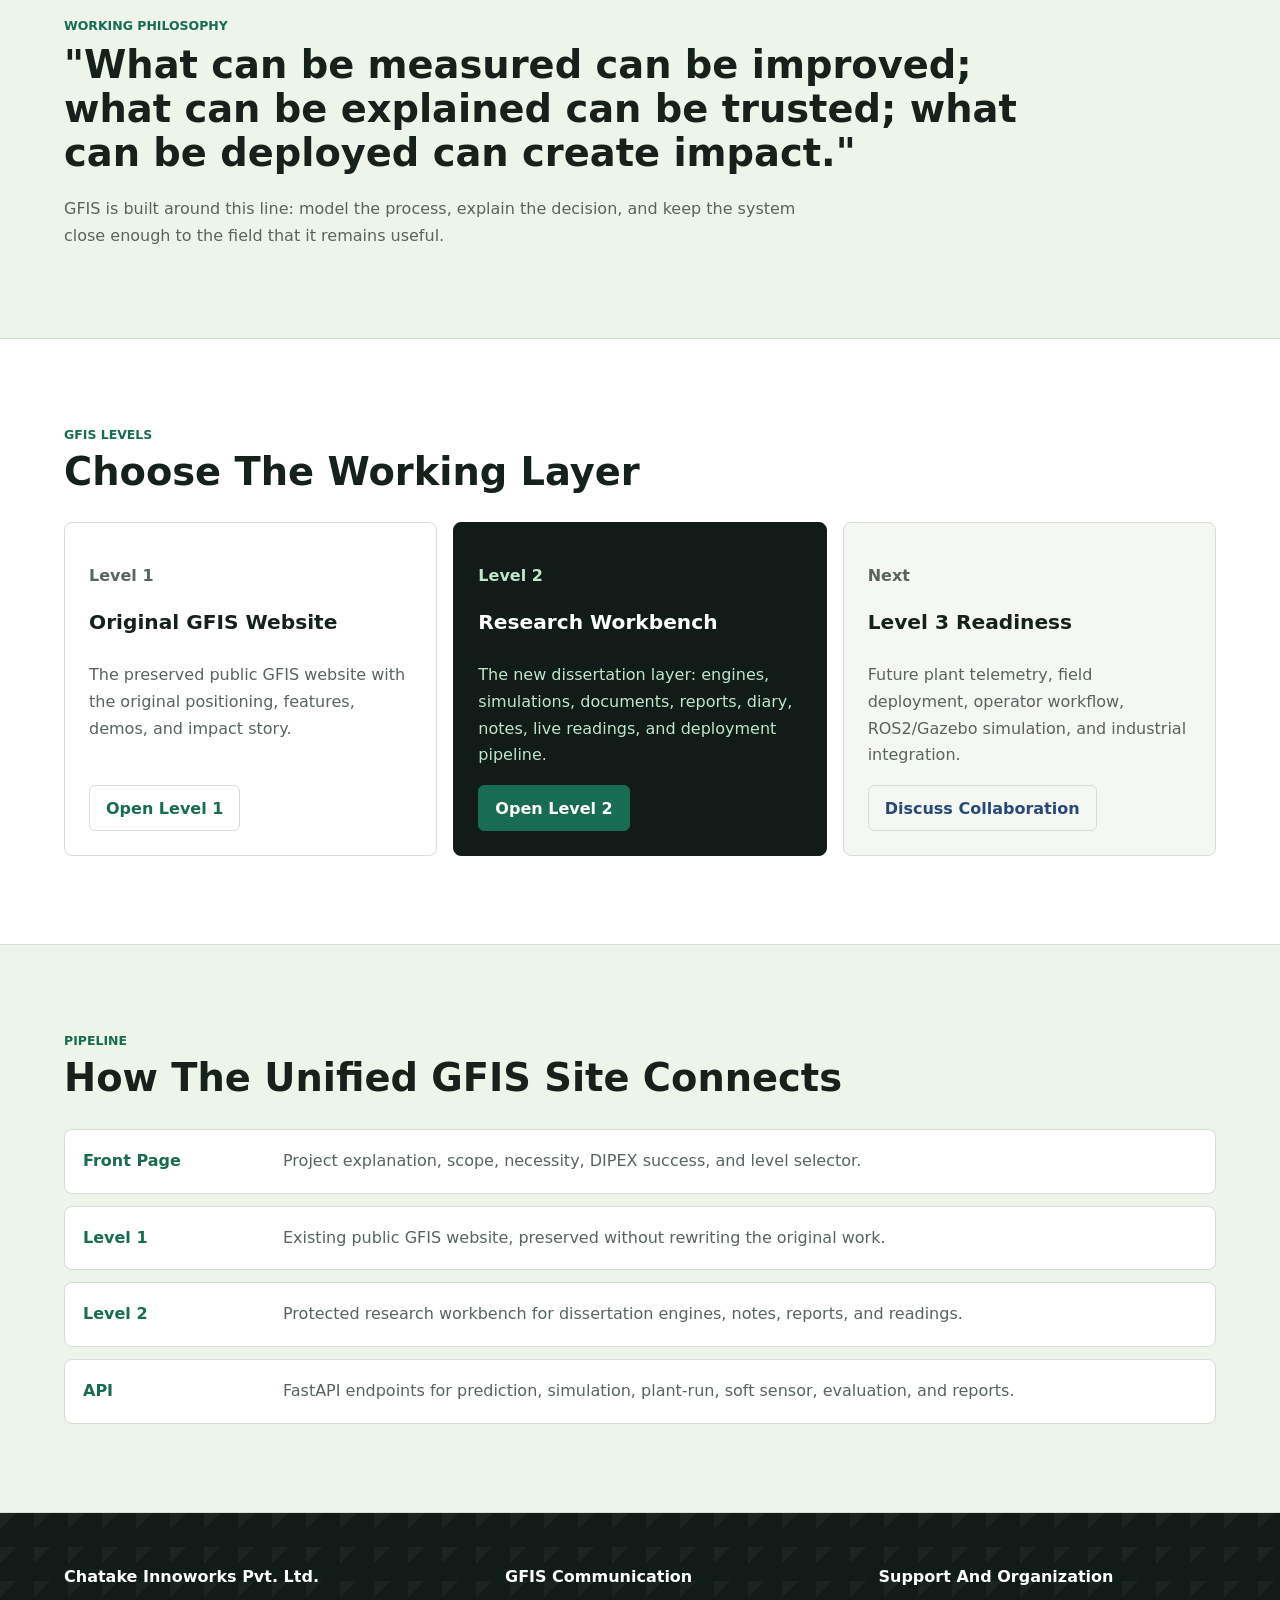
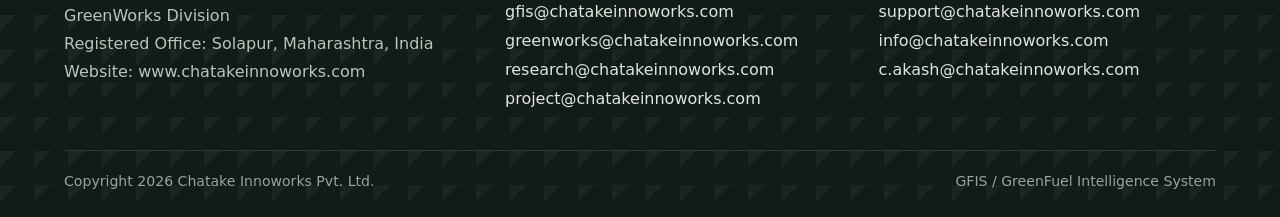
==== commit f67e326b: "Deploy unified GFIS levels site" ====
--- a/index.html
+++ b/index.html
@@ -1,900 +1,213 @@
-<!DOCTYPE html>
+<!doctype html>
 <html lang="en">
 <head>
-  <meta charset="UTF-8"/>
-  <meta name="viewport" content="width=device-width, initial-scale=1.0"/>
-
-  <!-- ── Primary Branding ── -->
-  <title>GFIS — Green Fuel Intelligence System | Chatake Innoworks Pvt. Ltd.</title>
-  <meta name="description" content="AI-powered biogas production optimization platform. Real-time IoT monitoring, ML predictions, carbon credits &amp; ESG intelligence. DIPEX 2026 — Chatake Greenworks, a division of Chatake Innoworks Pvt. Ltd."/>
-  <meta name="author" content="Chatake Innoworks Pvt. Ltd."/>
-  <meta name="keywords" content="GFIS, Green Fuel Intelligence System, biogas, AI, IoT, Chatake Innoworks, Chatake Greenworks, SATAT, GOBARdhan, DIPEX 2026"/>
-
-  <!-- ── Open Graph / Social Preview ── -->
-  <meta property="og:type" content="website"/>
-  <meta property="og:url" content="https://gfis.chatakeinnoworks.com/"/>
-  <meta property="og:title" content="GFIS: AI-Powered Biogas Optimization Platform | Chatake"/>
-  <meta property="og:description" content="Chatake Innoworks Pvt. Ltd. · AI-powered biogas optimization platform. 12 modules, real-time IoT, ML predictions, carbon credits."/>
-  <meta property="og:image" content="https://raw.githubusercontent.com/aakashchatake/GFIS-v2.0/gh-pages/assets/og-preview.jpg"/>
-  <meta property="og:image:width" content="1200"/>
-  <meta property="og:image:height" content="630"/>
-  <meta property="og:site_name" content="Chatake Innoworks Pvt. Ltd."/>
-
-  <!-- ── Twitter Card ── -->
-  <meta name="twitter:card" content="summary_large_image"/>
-  <meta name="twitter:title" content="GFIS: AI-Powered Biogas Optimization Platform"/>
-  <meta name="twitter:description" content="12 modules, real-time IoT, ML predictions, carbon credits"/>
-  <meta name="twitter:image" content="assets/hero-smart-grid.png"/>
-
-  <!-- ── Favicon ── -->
-  <link rel="icon" type="image/jpeg" href="assets/gfis-system.jpg"/>
-  <link rel="apple-touch-icon" href="assets/gfis-system.jpg"/>
-
-  <!-- ── Fonts ── -->
-  <link rel="preconnect" href="https://fonts.googleapis.com" crossorigin/>
-  <link href="https://fonts.googleapis.com/css2?family=Inter:wght@300;400;500;600;700;800;900&display=swap" rel="stylesheet"/>
-
-  <style>
-    *, *::before, *::after { box-sizing: border-box; margin: 0; padding: 0; }
-    :root {
-      --bg:        #ffffff;
-      --bg2:       #f8fafc;
-      --bg3:       #f1f5f9;
-      --card:      #ffffff;
-      --border:    rgba(15,23,42,0.09);
-      --shadow:    0 1px 3px rgba(15,23,42,0.07), 0 4px 16px rgba(15,23,42,0.05);
-      --shadow-lg: 0 8px 32px rgba(15,23,42,0.10), 0 2px 8px rgba(15,23,42,0.05);
-      --green:     #059669;
-      --green-lt:  #10b981;
-      --green-dk:  #047857;
-      --green-bg:  #f0fdf4;
-      --green-bdr: #bbf7d0;
-      --text:      #0f172a;
-      --text2:     #1e293b;
-      --muted:     #64748b;
-      --dim:       #94a3b8;
-      --hero-bg:   #060d06;
-    }
-    html { scroll-behavior: smooth; }
-    body { 
-      background: var(--bg) !important;
-      color: var(--text) !important; 
-      font-family: 'Inter', -apple-system, BlinkMacSystemFont, 'Segoe UI', sans-serif !important; 
-      line-height: 1.6 !important; 
-      display: block !important;
-      width: 100% !important;
-      height: auto !important;
-      margin: 0 !important;
-      padding: 0 !important;
-      visibility: visible !important;
-      opacity: 1 !important;
-    }
-    ::-webkit-scrollbar { width: 5px; }
-    ::-webkit-scrollbar-track { background: var(--bg2); }
-    ::-webkit-scrollbar-thumb { background: #cbd5e1; border-radius: 3px; }
-
-    /* ── NAV ── */
-    nav {
-      position: sticky; top: 0; z-index: 200; height: 64px; padding: 0 52px;
-      background: rgba(255,255,255,0.93);
-      backdrop-filter: blur(20px) saturate(180%);
-      -webkit-backdrop-filter: blur(20px) saturate(180%);
-      border-bottom: 1px solid var(--border);
-      display: flex !important; align-items: center; justify-content: space-between;
-      visibility: visible !important;
-      opacity: 1 !important;
-    }
-    .nav-brand { display: flex; align-items: center; gap: 10px; text-decoration: none; visibility: visible !important; opacity: 1 !important; }
-    .nav-logo { width: 34px; height: 34px; border-radius: 8px; overflow: hidden; flex-shrink: 0; }
-    .nav-logo img { width: 100%; height: 100%; object-fit: cover; }
-    .nav-names { display: flex; flex-direction: column; line-height: 1.15; }
-    .nav-company { font-size: 0.62em; color: var(--muted); font-weight: 500; letter-spacing: 0.1px; }
-    .nav-product { font-size: 0.93em; font-weight: 800; color: var(--text); letter-spacing: -0.4px; }
-    .nav-product span { color: var(--green); }
-    .nav-links { display: flex; align-items: center; gap: 28px; }
-    .nav-links a { color: var(--muted); text-decoration: none; font-size: 0.84em; font-weight: 500; transition: color .18s; }
-    .nav-links a:hover { color: var(--text); }
-    .nav-cta { background: var(--green) !important; color: #fff !important; padding: 8px 20px; border-radius: 7px; font-weight: 700 !important; font-size: 0.82em !important; transition: background .18s !important; }
-    .nav-cta:hover { background: var(--green-dk) !important; }
-
-    /* ── HERO ── */
-    .hero { 
-      position: relative; 
-      min-height: 100vh; 
-      display: flex !important; 
-      flex-direction: column; 
-      align-items: center; 
-      justify-content: center; 
-      text-align: center; 
-      padding: 100px 24px 90px; 
-      overflow: hidden; 
-      background: var(--hero-bg);
-      visibility: visible !important;
-      opacity: 1 !important;
-    }
-    .hero-bg { position: absolute; inset: 0; z-index: 0; background-image: url('assets/hero-smart-grid.png'); background-size: cover; background-position: center; opacity: 0.22; }
-    .hero-bg::after { content: ''; position: absolute; inset: 0; background: linear-gradient(to bottom, rgba(6,13,6,0.3) 0%, rgba(6,13,6,0.6) 60%, var(--hero-bg) 100%); }
-    .hero-content { position: relative; z-index: 2; max-width: 860px; }
-    .hero-eyebrow { display: flex; align-items: center; justify-content: center; gap: 10px; margin-bottom: 22px; flex-wrap: wrap; }
-    .hero-company { font-size: 0.72em; font-weight: 600; color: rgba(255,255,255,0.52); letter-spacing: 0.5px; }
-    .hero-sep { color: rgba(255,255,255,0.2); }
-    .badge { display: inline-flex; align-items: center; gap: 8px; background: rgba(255,255,255,0.08); border: 1px solid rgba(255,255,255,0.18); border-radius: 100px; padding: 5px 16px; font-size: 0.68em; font-weight: 600; color: rgba(255,255,255,0.72); letter-spacing: 1.2px; text-transform: uppercase; }
-    .badge-dot { width: 6px; height: 6px; border-radius: 50%; background: var(--green-lt); animation: pulse 2s infinite; flex-shrink: 0; }
-    @keyframes pulse { 0%,100%{opacity:1;transform:scale(1)} 50%{opacity:0.4;transform:scale(1.5)} }
-    h1 { font-size: clamp(2.8em,7.5vw,5.4em); font-weight: 900; line-height: 1.0; letter-spacing: -3px; color: #fff; margin-bottom: 8px; }
-    h1 .g { color: var(--green-lt); }
-    .hero-fullname { font-size: clamp(0.8em,1.6vw,0.96em); color: rgba(255,255,255,0.38); font-weight: 500; letter-spacing: 2px; text-transform: uppercase; margin-bottom: 22px; }
-    .hero-sub { font-size: clamp(0.92em,1.9vw,1.05em); color: rgba(255,255,255,0.56); max-width: 560px; margin: 0 auto 40px; line-height: 1.85; }
-    .btns { display: flex; gap: 12px; justify-content: center; flex-wrap: wrap; margin-bottom: 60px; }
-    .btn-p { background: var(--green-lt); color: #fff; padding: 15px 36px; border-radius: 9px; text-decoration: none; font-weight: 700; font-size: 0.92em; box-shadow: 0 4px 24px rgba(16,185,129,0.4); transition: all .2s; }
-    .btn-p:hover { background: #34d399; transform: translateY(-2px); }
-    .btn-g { background: rgba(255,255,255,0.08); border: 1px solid rgba(255,255,255,0.16); color: rgba(255,255,255,0.82); padding: 15px 36px; border-radius: 9px; text-decoration: none; font-weight: 600; font-size: 0.92em; transition: background .2s; }
-    .btn-g:hover { background: rgba(255,255,255,0.14); }
-    .stats { display: inline-flex; background: rgba(255,255,255,0.06); border: 1px solid rgba(255,255,255,0.11); border-radius: 14px; overflow: hidden; backdrop-filter: blur(8px); }
-    .stat { padding: 18px 28px; text-align: center; border-right: 1px solid rgba(255,255,255,0.09); }
-    .stat:last-child { border-right: none; }
-    .stat-v { font-size: 1.45em; font-weight: 800; color: var(--green-lt); line-height: 1; }
-    .stat-l { font-size: 0.61em; color: rgba(255,255,255,0.4); font-weight: 600; letter-spacing: 1.2px; text-transform: uppercase; margin-top: 4px; }
-
-    /* ── SECTIONS ── */
-    .sec { 
-      padding: 100px 52px;
-      display: block !important;
-      width: 100% !important;
-      visibility: visible !important;
-      opacity: 1 !important;
-    }
-    .sec-inner { max-width: 1180px; margin: 0 auto; width: 100% !important; display: block !important; }
-    .sec-alt  { background: var(--bg2); }
-    .sec-alt3 { background: var(--bg3); }
-    .lbl { display: inline-block; background: var(--green-bg); border: 1px solid var(--green-bdr); color: var(--green-dk); font-size: 0.67em; font-weight: 700; letter-spacing: 2px; text-transform: uppercase; padding: 4px 13px; border-radius: 100px; margin-bottom: 14px; }
-    .sec-title { font-size: clamp(1.8em,3.6vw,2.8em); font-weight: 800; letter-spacing: -1.5px; color: var(--text); line-height: 1.1; }
-    .sec-sub { color: var(--muted); font-size: 1em; line-height: 1.85; margin-top: 14px; max-width: 520px; }
-
-    /* ── PHOTO STRIP ── */
-    .photo-strip { display: grid; grid-template-columns: repeat(5,1fr); gap: 3px; height: 200px; }
-    .photo-strip-item { overflow: hidden; }
-    .photo-strip-item img { width: 100%; height: 100%; object-fit: cover; filter: brightness(0.75) saturate(0.8); transition: all .4s; }
-    .photo-strip-item:hover img { filter: brightness(0.9) saturate(1); transform: scale(1.05); }
-
-    /* ── DASHBOARD ── */
-    .dash-bar { background: var(--bg3); border: 1px solid var(--border); border-bottom: none; border-radius: 12px 12px 0 0; padding: 10px 14px; display: flex; align-items: center; gap: 7px; }
-    .dash-dot { width: 9px; height: 9px; border-radius: 50%; }
-    .dash-frame { height: 800px; border: 1px solid var(--border); border-radius: 0 0 14px 14px; overflow: hidden; box-shadow: var(--shadow-lg); }
-    .dash-frame iframe { width: 100%; height: 100%; border: none; }
-    .dash-url { flex: 1; background: var(--bg); border: 1px solid var(--border); border-radius: 5px; padding: 3px 10px; margin: 0 8px; font-size: 0.66em; color: var(--muted); }
-
-    /* ── MODULE GRID ── */
-    .mods-grid { display: grid; grid-template-columns: repeat(4,1fr); gap: 12px; margin-top: 48px; }
-    .mod-card { background: var(--card); border: 1px solid var(--border); border-radius: 12px; padding: 22px; box-shadow: var(--shadow); transition: box-shadow .2s, transform .2s, border-color .2s; }
-    .mod-card:hover { box-shadow: var(--shadow-lg); transform: translateY(-3px); border-color: var(--green-bdr); }
-    .mod-icon { width: 38px; height: 38px; border-radius: 9px; background: var(--green-bg); border: 1px solid var(--green-bdr); display: flex; align-items: center; justify-content: center; margin-bottom: 14px; }
-    .mod-icon svg { width: 18px; height: 18px; stroke: var(--green-dk); fill: none; stroke-width: 1.8; stroke-linecap: round; stroke-linejoin: round; }
-    .mod-name { font-weight: 700; font-size: 0.87em; color: var(--text); margin-bottom: 7px; }
-    .mod-desc { color: var(--muted); font-size: 0.76em; line-height: 1.65; }
-
-    /* ── VIS GALLERY ── */
-    .vis-grid { display: grid; grid-template-columns: 1fr 1fr 1fr; gap: 14px; margin-top: 48px; }
-    .vis-card { border-radius: 14px; overflow: hidden; position: relative; box-shadow: var(--shadow); }
-    .vis-card img { width: 100%; display: block; object-fit: cover; transition: transform .5s; }
-    .vis-card:hover img { transform: scale(1.04); }
-    .vis-card-label { position: absolute; bottom: 0; left: 0; right: 0; padding: 28px 16px 14px; background: linear-gradient(transparent, rgba(0,0,0,0.78)); font-size: 0.76em; font-weight: 600; color: rgba(255,255,255,0.95); }
-    .vis-card-tag { display: inline-block; background: rgba(5,150,105,0.9); color: #fff; font-size: 0.64em; font-weight: 700; padding: 2px 8px; border-radius: 100px; letter-spacing: 1px; text-transform: uppercase; margin-bottom: 5px; }
-    .vis-tall { grid-row: span 2; }
-    .vis-tall img { height: 100%; }
-
-    /* ── ECO POINTS ── */
-    .eco-points { display: flex; flex-direction: column; gap: 16px; margin-top: 28px; }
-    .eco-point { display: flex; gap: 14px; align-items: flex-start; }
-    .eco-point-icon { width: 36px; height: 36px; border-radius: 9px; flex-shrink: 0; background: var(--green-bg); border: 1px solid var(--green-bdr); display: flex; align-items: center; justify-content: center; }
-    .eco-point-icon svg { width: 16px; height: 16px; stroke: var(--green-dk); fill: none; stroke-width: 1.8; stroke-linecap: round; stroke-linejoin: round; }
-    .eco-point-text strong { display: block; font-size: 0.86em; font-weight: 700; color: var(--text); margin-bottom: 3px; }
-    .eco-point-text span { font-size: 0.77em; color: var(--muted); line-height: 1.65; }
-
-    /* ── BROWSER MOCKUP ── */
-    .browser-mock { border-radius: 14px; overflow: hidden; box-shadow: var(--shadow-lg); border: 1px solid var(--border); }
-    .browser-bar { background: var(--bg3); border-bottom: 1px solid var(--border); padding: 9px 14px; display: flex; align-items: center; gap: 6px; }
-    .browser-btn { width: 9px; height: 9px; border-radius: 50%; flex-shrink: 0; }
-    .browser-url { flex: 1; background: var(--bg); border: 1px solid var(--border); border-radius: 5px; padding: 3px 10px; margin: 0 8px; font-size: 0.66em; color: var(--muted); white-space: nowrap; overflow: hidden; text-overflow: ellipsis; }
-    .browser-body { height: 460px; overflow: hidden; }
-    .browser-body iframe { width: 122%; height: 560px; border: none; transform-origin: top left; transform: scale(0.82); }
-
-    /* ── VIDEO ── */
-    .video-wrap { border-radius: 14px; overflow: hidden; box-shadow: var(--shadow-lg); border: 1px solid var(--border); aspect-ratio: 16/9; }
-    .video-wrap iframe { width: 100%; height: 100%; border: none; }
-
-    /* ── FELLOWSHIP ── */
-    .fellowship { background: var(--green-bg); border: 1px solid var(--green-bdr); border-radius: 12px; padding: 18px 22px; margin-top: 32px; display: flex; align-items: flex-start; gap: 13px; }
-    .fellowship-icon { font-size: 1.35em; flex-shrink: 0; line-height: 1.2; margin-top: 1px; }
-    .fellowship-title { font-size: 0.84em; font-weight: 700; color: var(--green-dk); margin-bottom: 4px; }
-    .fellowship-body { font-size: 0.77em; color: var(--muted); line-height: 1.7; }
-    .fellowship-body a { color: var(--green); text-decoration: none; font-weight: 600; }
-
-    /* ── TEAM ── */
-    .team-grid { display: grid; grid-template-columns: repeat(4,1fr); gap: 14px; margin-top: 44px; }
-    .team-card { background: var(--card); border: 1px solid var(--border); border-radius: 14px; padding: 26px 20px; text-align: center; box-shadow: var(--shadow); transition: box-shadow .2s, transform .2s; }
-    .team-card:hover { box-shadow: var(--shadow-lg); transform: translateY(-3px); }
-    .team-avatar { width: 62px; height: 62px; border-radius: 18px; margin: 0 auto 16px; background: var(--green-bg); border: 1px solid var(--green-bdr); display: flex; align-items: center; justify-content: center; }
-    .team-avatar svg { width: 26px; height: 26px; stroke: var(--green-dk); fill: none; stroke-width: 1.6; stroke-linecap: round; stroke-linejoin: round; }
-    .team-name { font-weight: 700; font-size: 0.86em; color: var(--text); margin-bottom: 5px; }
-    .team-role { color: var(--green-dk); font-size: 0.74em; font-weight: 600; margin-bottom: 4px; }
-    .team-dept { color: var(--dim); font-size: 0.71em; }
-
-    /* ── ABOUT ── */
-    .about-grid { display: grid; grid-template-columns: 5fr 4fr; gap: 72px; align-items: start; }
-    .about-title { font-size: clamp(1.9em,3.2vw,2.7em); font-weight: 800; letter-spacing: -1.4px; color: var(--text); margin-bottom: 4px; }
-    .about-sub { color: var(--green); font-size: 0.84em; font-weight: 600; margin-bottom: 22px; }
-    .about-body { color: var(--muted); font-size: 0.93em; line-height: 1.88; margin-bottom: 24px; }
-    .about-info-row { display: flex; gap: 11px; margin-bottom: 9px; font-size: 0.82em; color: var(--muted); align-items: flex-start; }
-    .about-info-row a { color: var(--green); text-decoration: none; }
-    .about-info-row svg { flex-shrink: 0; margin-top: 2px; }
-    .about-links { display: flex; gap: 8px; flex-wrap: wrap; margin-top: 22px; }
-    .about-link { background: var(--bg2); border: 1px solid var(--border); color: var(--text2); padding: 8px 15px; border-radius: 7px; text-decoration: none; font-size: 0.78em; font-weight: 600; transition: all .18s; display: flex; align-items: center; gap: 6px; }
-    .about-link:hover { background: var(--green-bg); border-color: var(--green-bdr); color: var(--green-dk); }
-    .about-link svg { width: 13px; height: 13px; stroke: currentColor; fill: none; stroke-width: 1.8; stroke-linecap: round; stroke-linejoin: round; flex-shrink: 0; }
-    .about-img { border-radius: 18px; overflow: hidden; box-shadow: var(--shadow-lg); border: 1px solid var(--border); }
-    .about-img img { width: 100%; display: block; }
-
-    /* ── NEXORA BANNER ── */
-    .nexora-banner { background: #1e1b4b; border-radius: 18px; padding: 44px 48px; display: grid; grid-template-columns: 1fr auto; gap: 40px; align-items: center; margin-top: 48px; position: relative; overflow: hidden; }
-    .nexora-banner::before { content: ''; position: absolute; top: -80px; right: -80px; width: 280px; height: 280px; border-radius: 50%; background: radial-gradient(circle, rgba(99,102,241,0.2) 0%, transparent 70%); }
-    .nexora-banner > * { position: relative; z-index: 1; }
-    .nexora-tag { display: inline-block; background: rgba(99,102,241,0.2); border: 1px solid rgba(99,102,241,0.4); color: #a5b4fc; font-size: 0.67em; font-weight: 700; letter-spacing: 2px; text-transform: uppercase; padding: 4px 12px; border-radius: 100px; margin-bottom: 12px; }
-    .nexora-title { font-size: 1.55em; font-weight: 800; letter-spacing: -0.8px; color: #fff; margin-bottom: 9px; }
-    .nexora-desc { color: rgba(255,255,255,0.56); font-size: 0.87em; line-height: 1.78; max-width: 520px; }
-    .nexora-desc a { color: #a5b4fc; text-decoration: none; font-weight: 600; }
-    .nexora-btns { display: flex; flex-direction: column; gap: 10px; align-items: flex-end; white-space: nowrap; }
-    .btn-nexora { display: block; text-align: center; background: #4f46e5; color: #fff; padding: 12px 28px; border-radius: 8px; text-decoration: none; font-weight: 700; font-size: 0.86em; transition: background .18s; }
-    .btn-nexora:hover { background: #6366f1; }
-    .btn-nexora-g { display: block; text-align: center; background: rgba(255,255,255,0.07); color: rgba(255,255,255,0.58); border: 1px solid rgba(255,255,255,0.12); padding: 10px 24px; border-radius: 8px; text-decoration: none; font-size: 0.8em; transition: all .18s; }
-    .btn-nexora-g:hover { color: #fff; background: rgba(255,255,255,0.12); }
-
-    /* ── FOOTER ── */
-    footer { 
-      background: var(--text); 
-      color: rgba(255,255,255,0.65); 
-      padding: 64px 52px 32px;
-      display: block !important;
-      width: 100% !important;
-      visibility: visible !important;
-      opacity: 1 !important;
-    }
-    .footer-inner { max-width: 1180px; margin: 0 auto; }
-    .footer-grid { display: grid; grid-template-columns: 2.2fr 1fr 1fr 1fr; gap: 52px; padding-bottom: 48px; border-bottom: 1px solid rgba(255,255,255,0.08); }
-    .footer-brand-name { font-weight: 800; font-size: 1.1em; color: #fff; letter-spacing: -0.3px; margin-bottom: 4px; }
-    .footer-brand-sub { font-size: 0.76em; color: var(--green-lt); font-weight: 600; margin-bottom: 3px; }
-    .footer-brand-div { font-size: 0.7em; color: rgba(255,255,255,0.3); font-style: italic; margin-bottom: 18px; }
-    .footer-addr { font-size: 0.76em; line-height: 2.1; }
-    .footer-addr a { color: var(--green-lt); text-decoration: none; }
-    .footer-col h4 { font-size: 0.67em; font-weight: 700; letter-spacing: 2px; text-transform: uppercase; color: rgba(255,255,255,0.4); margin-bottom: 16px; }
-    .footer-col a { display: block; font-size: 0.78em; color: rgba(255,255,255,0.56); text-decoration: none; margin-bottom: 10px; transition: color .18s; }
-    .footer-col a:hover { color: #fff; }
-    .footer-bottom { display: flex; justify-content: space-between; align-items: center; flex-wrap: wrap; gap: 12px; margin-top: 28px; }
-    .footer-copy { font-size: 0.7em; color: rgba(255,255,255,0.28); }
-    .footer-badge { font-size: 0.7em; color: var(--green-lt); font-weight: 600; }
-
-    /* ── RESPONSIVE ── */
-    @media (max-width: 1024px) {
-      .mods-grid { grid-template-columns: repeat(3,1fr); }
-      .about-grid { grid-template-columns: 1fr; }
-      .footer-grid { grid-template-columns: 1fr 1fr; }
-      .nexora-banner { grid-template-columns: 1fr; }
-      .nexora-btns { flex-direction: row; align-items: flex-start; }
-    }
-    @media (max-width: 768px) {
-      nav { padding: 0 20px; }
-      .nav-links { display: none; }
-      .sec { padding: 64px 20px; }
-      .mods-grid { grid-template-columns: repeat(2,1fr); }
-      .team-grid { grid-template-columns: 1fr 1fr; }
-      .vis-grid { grid-template-columns: 1fr; }
-      .vis-tall { grid-row: span 1; }
-      .photo-strip { grid-template-columns: repeat(3,1fr); height: 150px; }
-      .stats .stat:nth-child(n+4) { display: none; }
-      .dash-frame { height: 540px; }
-      .footer-grid { grid-template-columns: 1fr; gap: 32px; }
-      .about-grid { gap: 40px; }
-    }
-  </style>
+  <meta charset="utf-8">
+  <meta name="viewport" content="width=device-width, initial-scale=1">
+  <meta name="description" content="GFIS by Chatake Innoworks Pvt. Ltd. - GreenFuel Intelligence System for biogas intelligence, AI digital twins, industrial simulation, and research execution.">
+  <title>GFIS | Chatake Innoworks GreenFuel Intelligence System</title>
+  <link rel="stylesheet" href="assets/gfis-unified.css">
 </head>
 <body>
-
-<!-- ─── NAV ─── -->
-<nav>
-  <a href="#" class="nav-brand">
-    <div class="nav-logo">
-      <img src="assets/gfis-system.jpg" alt="GFIS"/>
-    </div>
-    <div class="nav-names">
-      <span class="nav-company">Chatake Innoworks Pvt. Ltd.</span>
-      <span class="nav-product">GFIS <span>v2.0</span></span>
-    </div>
-  </a>
-  <div class="nav-links">
-    <a href="#dashboard">Dashboard</a>
-    <a href="#platform">Platform</a>
-    <a href="#demo">Demo</a>
-    <a href="#team">Team</a>
-    <a href="#about">About</a>
-    <a href="https://green-fuel-intelligence--59klled.gamma.site/" target="_blank" class="nav-cta">View Presentation</a>
-  </div>
-</nav>
-
-<!-- ─── HERO ─── -->
-<section class="hero">
-  <div class="hero-bg"></div>
-  <div class="hero-content">
-
-    <div class="hero-eyebrow">
-      <span class="hero-company">Chatake Innoworks Pvt. Ltd.</span>
-      <span class="hero-sep">·</span>
-      <div class="badge">
-        <span class="badge-dot"></span>
-        DIPEX 2026 &nbsp;·&nbsp; Chatake Greenworks
-      </div>
-    </div>
-
-    <h1>Green Fuel<br><span class="g">Intelligence</span><br>System</h1>
-    <div class="hero-fullname">GFIS — Green Fuel Intelligence System</div>
-
-    <p class="hero-sub">AI-powered biogas production optimization — real-time IoT monitoring, machine learning predictions, carbon credit analytics, and ESG intelligence for India's clean energy future.</p>
-
-    <div class="btns">
-      <a href="#dashboard" class="btn-p">Open Live Dashboard</a>
-      <a href="https://green-fuel-intelligence--59klled.gamma.site/" target="_blank" class="btn-g">View Presentation</a>
-    </div>
-
-    <div class="stats">
-      <div class="stat"><div class="stat-v">12</div><div class="stat-l">Modules</div></div>
-      <div class="stat"><div class="stat-v">IoT</div><div class="stat-l">Real-time</div></div>
-      <div class="stat"><div class="stat-v">ML</div><div class="stat-l">Predictions</div></div>
-      <div class="stat"><div class="stat-v">ESG</div><div class="stat-l">Carbon Credits</div></div>
-      <div class="stat"><div class="stat-v">SATAT</div><div class="stat-l">Compliant</div></div>
-    </div>
-
-  </div>
-</section>
-
-<!-- ─── PHOTO STRIP ─── -->
-<div class="photo-strip">
-  <div class="photo-strip-item"><img src="assets/panel-analytics.png" alt="Analytics"/></div>
-  <div class="photo-strip-item"><img src="assets/biogas-greenfield.png" alt="Biogas Field"/></div>
-  <div class="photo-strip-item"><img src="assets/panel-control-room.png" alt="Control Room"/></div>
-  <div class="photo-strip-item"><img src="assets/panel-facility-day.png" alt="Facility"/></div>
-  <div class="photo-strip-item"><img src="assets/panel-night-ops.png" alt="Night Ops"/></div>
-</div>
-
-<!-- ─── LIVE DASHBOARD ─── -->
-<section class="sec sec-alt" id="dashboard">
-  <div class="sec-inner">
-    <div style="display:flex;justify-content:space-between;align-items:flex-end;flex-wrap:wrap;gap:20px;margin-bottom:28px;">
-      <div>
-        <div class="lbl">Live Platform</div>
-        <div class="sec-title">Interactive Dashboard</div>
-        <div class="sec-sub" style="margin-bottom:0;">12 AI modules running live. Navigate using the sidebar inside the dashboard.</div>
-      </div>
-      <a href="https://gfis-v2-dashboard.streamlit.app/" target="_blank"
-         style="display:flex;align-items:center;gap:7px;color:var(--green-dk);font-size:0.82em;font-weight:600;text-decoration:none;background:var(--green-bg);border:1px solid var(--green-bdr);padding:9px 18px;border-radius:8px;transition:background .18s;">
-        <svg width="13" height="13" viewBox="0 0 24 24" fill="none" stroke="currentColor" stroke-width="2" stroke-linecap="round" stroke-linejoin="round">
-          <path d="M18 13v6a2 2 0 01-2 2H5a2 2 0 01-2-2V8a2 2 0 012-2h6"/>
-          <polyline points="15 3 21 3 21 9"/><line x1="10" y1="14" x2="21" y2="3"/>
-        </svg>
-        Open full screen
-      </a>
-    </div>
-    <div class="dash-bar">
-      <div class="dash-dot" style="background:#ff5f57;"></div>
-      <div class="dash-dot" style="background:#febc2e;"></div>
-      <div class="dash-dot" style="background:#28c840;"></div>
-      <div class="dash-url">gfis-v2-dashboard.streamlit.app</div>
-    </div>
-    <div class="dash-frame">
-      <iframe src="https://gfis-v2-dashboard.streamlit.app/?embed=true" title="GFIS v2.0 Live Dashboard" loading="lazy" allow="fullscreen"></iframe>
-    </div>
-  </div>
-</section>
-
-<!-- ─── MODULES ─── -->
-<section class="sec" id="platform">
-  <div class="sec-inner">
-    <div class="lbl">Platform</div>
-    <div class="sec-title">12 AI-Powered Modules</div>
-    <div class="sec-sub">Each module is a standalone analytics engine. Select any from the sidebar inside the live dashboard.</div>
-    <div class="mods-grid">
-
-      <div class="mod-card">
-        <div class="mod-icon">
-          <svg viewBox="0 0 24 24"><rect x="3" y="3" width="7" height="7"/><rect x="14" y="3" width="7" height="7"/><rect x="3" y="14" width="7" height="7"/><rect x="14" y="14" width="7" height="7"/></svg>
-        </div>
-        <div class="mod-name">Overview</div>
-        <div class="mod-desc">System-wide KPIs, live plant status, and platform summary dashboard.</div>
-      </div>
-
-      <div class="mod-card">
-        <div class="mod-icon">
-          <svg viewBox="0 0 24 24"><polyline points="22 12 18 12 15 21 9 3 6 12 2 12"/></svg>
-        </div>
-        <div class="mod-name">Real-time Monitoring</div>
-        <div class="mod-desc">Live digester telemetry — temperature, pressure, pH, methane output.</div>
-      </div>
-
-      <div class="mod-card">
-        <div class="mod-icon">
-          <svg viewBox="0 0 24 24"><line x1="18" y1="20" x2="18" y2="10"/><line x1="12" y1="20" x2="12" y2="4"/><line x1="6" y1="20" x2="6" y2="14"/></svg>
-        </div>
-        <div class="mod-name">Production Analytics</div>
-        <div class="mod-desc">Biogas yield trends, feedstock efficiency analysis, and demand forecasting.</div>
-      </div>
-
-      <div class="mod-card">
-        <div class="mod-icon">
-          <svg viewBox="0 0 24 24"><circle cx="12" cy="12" r="10"/><path d="M12 8v4l3 3"/></svg>
-        </div>
-        <div class="mod-name">ML Predictions</div>
-        <div class="mod-desc">XGBoost/LSTM model predictions, anomaly detection, and feedstock AI.</div>
-      </div>
-
-      <div class="mod-card">
-        <div class="mod-icon">
-          <svg viewBox="0 0 24 24"><polygon points="3 11 22 2 13 21 11 13 3 11"/></svg>
-        </div>
-        <div class="mod-name">Geographic Analysis</div>
-        <div class="mod-desc">Spatial mapping of 5000+ biogas plants across Maharashtra state.</div>
-      </div>
-
-      <div class="mod-card">
-        <div class="mod-icon">
-          <svg viewBox="0 0 24 24"><line x1="12" y1="1" x2="12" y2="23"/><path d="M17 5H9.5a3.5 3.5 0 000 7h5a3.5 3.5 0 010 7H6"/></svg>
-        </div>
-        <div class="mod-name">Revenue Tracking</div>
-        <div class="mod-desc">SaaS revenue pipelines, carbon credit income, and ROI analytics.</div>
-      </div>
-
-      <div class="mod-card">
-        <div class="mod-icon">
-          <svg viewBox="0 0 24 24"><path d="M14.7 6.3a1 1 0 000 1.4l1.6 1.6a1 1 0 001.4 0l3.77-3.77a6 6 0 01-7.94 7.94l-6.91 6.91a2.12 2.12 0 01-3-3l6.91-6.91a6 6 0 017.94-7.94l-3.76 3.76z"/></svg>
-        </div>
-        <div class="mod-name">System Health</div>
-        <div class="mod-desc">IoT sensor diagnostics, uptime monitoring, and maintenance alerts.</div>
-      </div>
-
-      <div class="mod-card">
-        <div class="mod-icon">
-          <svg viewBox="0 0 24 24"><path d="M21.21 15.89A10 10 0 118 2.83"/><path d="M22 12A10 10 0 0012 2v10z"/></svg>
-        </div>
-        <div class="mod-name">Advanced Analytics</div>
-        <div class="mod-desc">Correlation matrices, multi-variable optimization, and statistical intelligence.</div>
-      </div>
-
-      <div class="mod-card">
-        <div class="mod-icon">
-          <svg viewBox="0 0 24 24"><rect x="2" y="7" width="20" height="14" rx="2"/><path d="M16 7V5a2 2 0 00-2-2h-4a2 2 0 00-2 2v2"/></svg>
-        </div>
-        <div class="mod-name">Enterprise Suite</div>
-        <div class="mod-desc">Predictive maintenance, financial intelligence, and team collaboration tools.</div>
-      </div>
-
-      <div class="mod-card">
-        <div class="mod-icon">
-          <svg viewBox="0 0 24 24"><path d="M1 12s4-8 11-8 11 8 11 8-4 8-11 8-11-8-11-8z"/><circle cx="12" cy="12" r="3"/></svg>
-        </div>
-        <div class="mod-name">Executive Command</div>
-        <div class="mod-desc">Strategic KPIs, market positioning, and policy compliance dashboards.</div>
-      </div>
-
-      <div class="mod-card">
-        <div class="mod-icon">
-          <svg viewBox="0 0 24 24"><path d="M21 10c0 7-9 13-9 13s-9-6-9-13a9 9 0 0118 0z"/><circle cx="12" cy="10" r="3"/></svg>
-        </div>
-        <div class="mod-name">Sustainability Hub</div>
-        <div class="mod-desc">ESG metrics, carbon footprint tracking, and GOBARdhan compliance.</div>
-      </div>
-
-      <div class="mod-card">
-        <div class="mod-icon">
-          <svg viewBox="0 0 24 24"><circle cx="12" cy="12" r="3"/><path d="M19.07 4.93a10 10 0 010 14.14M4.93 4.93a10 10 0 000 14.14"/></svg>
-        </div>
-        <div class="mod-name">Operations Center</div>
-        <div class="mod-desc">Plant operations management, work orders, and SOP automation.</div>
-      </div>
-
-    </div>
-  </div>
-</section>
-
-<!-- ─── TECHNOLOGY GALLERY ─── -->
-<section class="sec sec-alt3" id="technology">
-  <div class="sec-inner">
-    <div class="lbl">Technology</div>
-    <div class="sec-title">Intelligence Infrastructure</div>
-    <div class="sec-sub">From ATEX-grade IoT sensors at biogas digesters to cloud MLOps pipelines — the complete technology stack.</div>
-    <div class="vis-grid">
-      <div class="vis-card vis-tall">
-        <img src="assets/hero-ai-lab.png" alt="AI Lab" style="height:100%;object-fit:cover;"/>
-        <div class="vis-card-label"><div class="vis-card-tag">Core</div><div>AI Research &amp; Operations Lab</div></div>
-      </div>
-      <div class="vis-card">
-        <img src="assets/feature-data-sphere.png" alt="Data" style="height:290px;object-fit:cover;"/>
-        <div class="vis-card-label"><div class="vis-card-tag">IoT</div><div>Real-time Data Processing</div></div>
-      </div>
-      <div class="vis-card">
-        <img src="assets/feature-iot-network.png" alt="Network" style="height:290px;object-fit:cover;"/>
-        <div class="vis-card-label"><div class="vis-card-tag">ML</div><div>Neural Network Architecture</div></div>
-      </div>
-      <div class="vis-card">
-        <img src="assets/panel-control-room.png" alt="Control" style="height:290px;object-fit:cover;"/>
-        <div class="vis-card-label"><div class="vis-card-tag">Monitoring</div><div>Central Control Room</div></div>
-      </div>
-      <div class="vis-card">
-        <img src="assets/panel-ml-system.png" alt="ML" style="height:290px;object-fit:cover;"/>
-        <div class="vis-card-label"><div class="vis-card-tag">MLOps</div><div>Production ML Pipeline</div></div>
-      </div>
-    </div>
-  </div>
-</section>
-
-<!-- ─── DEMO: YouTube + Gamma ─── -->
-<section class="sec" id="demo">
-  <div class="sec-inner">
-    <div class="lbl">Live Demo</div>
-    <div class="sec-title">See GFIS in Action</div>
-    <div class="sec-sub">Watch the operational control system reporting walkthrough, then explore the full project presentation.</div>
-    <div style="display:grid;grid-template-columns:1fr 1fr;gap:28px;margin-top:48px;align-items:start;">
-
-      <div>
-        <div style="font-size:0.78em;font-weight:700;color:var(--text);margin-bottom:12px;">GFIS Operational Control System — Full Walkthrough</div>
-        <div class="video-wrap">
-          <iframe src="https://www.youtube.com/embed/rP4hwluhhkc?si=9TldcWkrhY8_ySp6"
-            title="GFIS v2.0 — Green Fuel Intelligence System Demo"
-            frameborder="0"
-            allow="accelerometer; autoplay; clipboard-write; encrypted-media; gyroscope; picture-in-picture; web-share"
-            referrerpolicy="strict-origin-when-cross-origin"
-            allowfullscreen></iframe>
-        </div>
-        <div style="margin-top:10px;font-size:0.74em;color:var(--muted);line-height:1.65;">Real-time monitoring, ML predictions, carbon credit tracking, ESG dashboard navigation.</div>
-      </div>
-
-      <div>
-        <div style="font-size:0.78em;font-weight:700;color:var(--text);margin-bottom:12px;">Project Presentation — Chatake Greenworks × DIPEX 2026</div>
-        <div class="browser-mock">
-          <div class="browser-bar">
-            <div class="browser-btn" style="background:#ff5f57;"></div>
-            <div class="browser-btn" style="background:#febc2e;"></div>
-            <div class="browser-btn" style="background:#28c840;"></div>
-            <div class="browser-url">green-fuel-intelligence--59klled.gamma.site</div>
-          </div>
-          <div class="browser-body">
-            <iframe src="https://green-fuel-intelligence--59klled.gamma.site/" title="GFIS Presentation" loading="lazy" scrolling="no"></iframe>
-          </div>
-        </div>
-        <a href="https://green-fuel-intelligence--59klled.gamma.site/" target="_blank"
-           style="display:inline-flex;align-items:center;gap:6px;margin-top:10px;font-size:0.74em;font-weight:600;color:var(--green-dk);text-decoration:none;">
-          <svg width="12" height="12" viewBox="0 0 24 24" fill="none" stroke="currentColor" stroke-width="2.2" stroke-linecap="round" stroke-linejoin="round">
-            <path d="M18 13v6a2 2 0 01-2 2H5a2 2 0 01-2-2V8a2 2 0 012-2h6"/>
-            <polyline points="15 3 21 3 21 9"/><line x1="10" y1="14" x2="21" y2="3"/>
-          </svg>
-          Open full presentation
-        </a>
-      </div>
-
-    </div>
-  </div>
-</section>
-
-<!-- ─── BIOGAS OPPORTUNITY ─── -->
-<section class="sec sec-alt">
-  <div class="sec-inner">
-    <div style="display:grid;grid-template-columns:1fr 1fr;gap:64px;align-items:center;">
-      <div style="border-radius:18px;overflow:hidden;box-shadow:var(--shadow-lg);">
-        <img src="assets/biogas-greenfield.png" alt="Biogas Greenfield" style="width:100%;display:block;"/>
-      </div>
-      <div>
-        <div class="lbl">Chatake Greenworks</div>
-        <div class="sec-title">India's Biogas Opportunity</div>
-        <div class="sec-sub">India's SATAT initiative targets 5,000 compressed biogas plants generating 15 MT of CBG annually. GFIS is the intelligence layer.</div>
-        <div class="eco-points">
-          <div class="eco-point">
-            <div class="eco-point-icon">
-              <svg viewBox="0 0 24 24"><path d="M12 22s8-4 8-10V5l-8-3-8 3v7c0 6 8 10 8 10z"/></svg>
-            </div>
-            <div class="eco-point-text">
-              <strong>Feedstock Intelligence</strong>
-              <span>AI-optimized biomass mix from agricultural waste, MSW, and livestock dung for maximum CH₄ yield.</span>
-            </div>
-          </div>
-          <div class="eco-point">
-            <div class="eco-point-icon">
-              <svg viewBox="0 0 24 24"><circle cx="12" cy="12" r="10"/><path d="M12 6v6l4 2"/></svg>
-            </div>
-            <div class="eco-point-text">
-              <strong>Carbon Credit Monetization</strong>
-              <span>Automated ESG reporting and verified carbon offset calculations aligned with VCS/Gold Standard protocols.</span>
-            </div>
-          </div>
-          <div class="eco-point">
-            <div class="eco-point-icon">
-              <svg viewBox="0 0 24 24"><path d="M13 2L3 14h9l-1 8 10-12h-9l1-8z"/></svg>
-            </div>
-            <div class="eco-point-text">
-              <strong>ATEX-Grade IoT Sensors</strong>
-              <span>Explosion-proof sensors for hazardous environments — real-time CH₄, CO₂, H₂S telemetry.</span>
-            </div>
-          </div>
-        </div>
-      </div>
-    </div>
-  </div>
-</section>
-
-<!-- ─── INNOVATION ECOSYSTEM ─── -->
-<section class="sec sec-alt3">
-  <div class="sec-inner">
-    <div style="display:grid;grid-template-columns:1fr 1fr;gap:64px;align-items:center;">
-      <div>
-        <div class="lbl">Research &amp; Training</div>
-        <div class="sec-title">Innovation Ecosystem</div>
-        <div class="sec-sub">Full technical architecture — from IoT edge nodes at biogas digesters to cloud MLOps pipelines and ESG reporting APIs.</div>
-        <div class="eco-points">
-          <div class="eco-point">
-            <div class="eco-point-icon">
-              <svg viewBox="0 0 24 24"><polyline points="16 18 22 12 16 6"/><polyline points="8 6 2 12 8 18"/></svg>
-            </div>
-            <div class="eco-point-text">
-              <strong>XGBoost + LSTM Ensemble</strong>
-              <span>Hybrid model combining gradient boosting for tabular sensor data with LSTM for time-series biogas yield forecasting.</span>
-            </div>
-          </div>
-          <div class="eco-point">
-            <div class="eco-point-icon">
-              <svg viewBox="0 0 24 24"><polygon points="3 11 22 2 13 21 11 13 3 11"/></svg>
-            </div>
-            <div class="eco-point-text">
-              <strong>Maharashtra Spatial Database</strong>
-              <span>GIS-indexed database of 5000+ plant locations, feedstock zones, and grid connectivity for route optimization.</span>
-            </div>
-          </div>
-          <div class="eco-point">
-            <div class="eco-point-icon">
-              <svg viewBox="0 0 24 24"><rect x="2" y="7" width="20" height="14" rx="2"/><path d="M16 7V5a2 2 0 00-2-2h-4a2 2 0 00-2 2v2"/></svg>
-            </div>
-            <div class="eco-point-text">
-              <strong>DIPEX 2026 — District Exhibition</strong>
-              <span>Presented at district-level project exhibition, funded and mentored by Chatake Greenworks R&amp;D.</span>
-            </div>
-          </div>
-        </div>
-        <div class="fellowship">
-          <div class="fellowship-icon">🎓</div>
-          <div>
-            <div class="fellowship-title">MindforgeAI Research Fellowship</div>
-            <div class="fellowship-body">GFIS students are part of Chatake Innoworks' structured research programme pairing engineering students with live industry problems. <a href="https://internship.chatakeinnoworks.com" target="_blank">Learn about the internship programme →</a></div>
-          </div>
-        </div>
-      </div>
-
-      <div>
-        <div style="font-size:0.78em;font-weight:700;color:var(--text);margin-bottom:12px;">Chatake Innoworks — Internship Portal</div>
-        <div class="browser-mock">
-          <div class="browser-bar">
-            <div class="browser-btn" style="background:#ff5f57;"></div>
-            <div class="browser-btn" style="background:#febc2e;"></div>
-            <div class="browser-btn" style="background:#28c840;"></div>
-            <div class="browser-url">internship.chatakeinnoworks.com</div>
-          </div>
-          <div class="browser-body">
-            <iframe src="https://internship.chatakeinnoworks.com" title="Chatake Innoworks Internship Portal" loading="lazy" scrolling="no"></iframe>
-          </div>
-        </div>
-        <a href="https://internship.chatakeinnoworks.com" target="_blank"
-           style="display:inline-flex;align-items:center;gap:6px;margin-top:10px;font-size:0.74em;font-weight:600;color:var(--green-dk);text-decoration:none;">
-          <svg width="12" height="12" viewBox="0 0 24 24" fill="none" stroke="currentColor" stroke-width="2.2" stroke-linecap="round" stroke-linejoin="round">
-            <path d="M18 13v6a2 2 0 01-2 2H5a2 2 0 01-2-2V8a2 2 0 012-2h6"/>
-            <polyline points="15 3 21 3 21 9"/><line x1="10" y1="14" x2="21" y2="3"/>
-          </svg>
-          Visit internship portal
-        </a>
-      </div>
-    </div>
-  </div>
-</section>
-
-<!-- ─── FACILITY STRIP ─── -->
-<div style="display:grid;grid-template-columns:repeat(3,1fr);gap:3px;">
-  <div style="overflow:hidden;height:280px;">
-    <img src="assets/panel-facility-day.png" alt="Facility" style="width:100%;height:100%;object-fit:cover;filter:brightness(0.78);transition:filter .3s;" onmouseover="this.style.filter='brightness(0.92)'" onmouseout="this.style.filter='brightness(0.78)'"/>
-  </div>
-  <div style="overflow:hidden;height:280px;">
-    <img src="assets/panel-digester.png" alt="Digester" style="width:100%;height:100%;object-fit:cover;filter:brightness(0.78);transition:filter .3s;" onmouseover="this.style.filter='brightness(0.92)'" onmouseout="this.style.filter='brightness(0.78)'"/>
-  </div>
-  <div style="overflow:hidden;height:280px;">
-    <img src="assets/panel-operations.png" alt="Operations" style="width:100%;height:100%;object-fit:cover;filter:brightness(0.78);transition:filter .3s;" onmouseover="this.style.filter='brightness(0.92)'" onmouseout="this.style.filter='brightness(0.78)'"/>
-  </div>
-</div>
-
-<!-- ─── TEAM ─── -->
-<section class="sec sec-alt" id="team">
-  <div class="sec-inner">
-    <div style="display:grid;grid-template-columns:1fr 1fr;gap:64px;align-items:center;">
-      <div>
-        <div class="lbl">DIPEX 2026</div>
-        <div class="sec-title">Project Team</div>
-        <div class="sec-sub">Engineering students from Solapur building real AI infrastructure for India's energy transition — mentored by Chatake Greenworks R&amp;D.</div>
-      </div>
-      <div style="border-radius:18px;overflow:hidden;box-shadow:var(--shadow-lg);">
-        <img src="assets/panel-lab-white.png" alt="Lab Facility" style="width:100%;display:block;"/>
-      </div>
-    </div>
-    <div class="team-grid">
-      <div class="team-card">
-        <div class="team-avatar">
-          <svg viewBox="0 0 24 24"><circle cx="12" cy="8" r="4"/><path d="M4 20c0-4 3.6-7 8-7s8 3 8 7"/></svg>
-        </div>
-        <div class="team-name">Ms. Tanishka Deshpande</div>
-        <div class="team-role">AI / ML Engineering</div>
-        <div class="team-dept">Model Architecture &amp; Training</div>
-      </div>
-      <div class="team-card">
-        <div class="team-avatar">
-          <svg viewBox="0 0 24 24"><circle cx="12" cy="8" r="4"/><path d="M4 20c0-4 3.6-7 8-7s8 3 8 7"/></svg>
-        </div>
-        <div class="team-name">Ms. Anushka Hitanalli</div>
-        <div class="team-role">Cloud Architecture</div>
-        <div class="team-dept">Infrastructure &amp; Deployment</div>
-      </div>
-      <div class="team-card">
-        <div class="team-avatar">
-          <svg viewBox="0 0 24 24"><circle cx="12" cy="8" r="4"/><path d="M4 20c0-4 3.6-7 8-7s8 3 8 7"/></svg>
-        </div>
-        <div class="team-name">Ms. Aditi Gangji</div>
-        <div class="team-role">Data Analytics</div>
-        <div class="team-dept">Visualization &amp; Insights</div>
-      </div>
-      <div class="team-card">
-        <div class="team-avatar">
-          <svg viewBox="0 0 24 24"><circle cx="12" cy="8" r="4"/><path d="M4 20c0-4 3.6-7 8-7s8 3 8 7"/></svg>
-        </div>
-        <div class="team-name">Ms. Shruti Hiremath</div>
-        <div class="team-role">Systems Integration</div>
-        <div class="team-dept">IoT &amp; Platform Engineering</div>
-      </div>
-    </div>
-  </div>
-</section>
-
-<!-- ─── RELATED PROJECTS ─── -->
-<section class="sec" id="projects">
-  <div class="sec-inner">
-    <div class="lbl">MindforgeAI</div>
-    <div class="sec-title">Related Projects</div>
-    <div class="sec-sub">Running alongside GFIS under the Chatake Innoworks research programme.</div>
-    
-    <!-- Nexora Project -->
-    <div class="nexora-banner">
-      <div>
-        <div class="nexora-tag">SaaS · Academic Platform</div>
-        <div class="nexora-title">Nexora Platform</div>
-        <div class="nexora-desc">Academic operations platform unifying student records, attendance, and results. A benchmark for scalable software design — live at <a href="https://nexora-be4467.webflow.io/" target="_blank">nexora-be4467.webflow.io</a>.</div>
-      </div>
-      <div class="nexora-btns">
-        <a href="https://nexora-be4467.webflow.io/" target="_blank" class="btn-nexora">Launch Live Demo</a>
-        <a href="https://internship.chatakeinnoworks.com/#projects" target="_blank" class="btn-nexora-g">All Projects</a>
-      </div>
-    </div>
-
-    <!-- Apollo AgriGuard Project -->
-    <div class="nexora-banner" style="background:#15213e;border-top:2px solid rgba(74,143,226,0.3);">
-      <div>
-        <div class="nexora-tag" style="background:rgba(74,143,226,0.2);border-color:rgba(74,143,226,0.4);color:#64b5f6;">AI/ML · Agriculture</div>
-        <div class="nexora-title">Apollo AgriGuard</div>
-        <div class="nexora-desc">AI-powered agricultural pest & disease detection using satellite imagery, computer vision, and edge computing. Real-time analytics for crop health monitoring — live at <a href="https://apollo-agriguard-ijaegxe.gamma.site/" target="_blank">apollo-agriguard-ijaegxe.gamma.site</a>.</div>
-      </div>
-      <div class="nexora-btns">
-        <a href="https://apollo-agriguard-ijaegxe.gamma.site/" target="_blank" class="btn-nexora" style="background:#4a8fe2;">Launch Platform</a>
-        <a href="https://internship.chatakeinnoworks.com/#projects" target="_blank" class="btn-nexora-g">All Projects</a>
-      </div>
-    </div>
-  </div>
-</section>
-
-<!-- ─── ABOUT ─── -->
-<section class="sec sec-alt" id="about">
-  <div class="sec-inner">
-    <div class="about-grid">
-      <div>
-        <div class="lbl">About</div>
-        <div class="about-title">Chatake Innoworks<br>Pvt. Ltd.</div>
-        <div class="about-sub">Sustainable Energy Innovation — Chatake Greenworks Division</div>
-        <p class="about-body">Building AI infrastructure for India's clean energy transition. The Greenworks division works at the intersection of machine learning, IoT telemetry, and environmental data to drive measurable impact across the SATAT initiative and GOBARdhan framework.</p>
-        <div>
-          <div class="about-info-row">
-            <svg width="14" height="14" viewBox="0 0 24 24" fill="none" stroke="var(--green)" stroke-width="2" stroke-linecap="round" stroke-linejoin="round"><path d="M21 10c0 7-9 13-9 13s-9-6-9-13a9 9 0 0118 0z"/><circle cx="12" cy="10" r="3"/></svg>
-            <span>Nehru Industrial Estate, Damani Nagar, Solapur – 413001, Maharashtra, India</span>
-          </div>
-          <div class="about-info-row">
-            <svg width="14" height="14" viewBox="0 0 24 24" fill="none" stroke="var(--green)" stroke-width="2" stroke-linecap="round" stroke-linejoin="round"><path d="M22 16.92v3a2 2 0 01-2.18 2 19.79 19.79 0 01-8.63-3.07A19.5 19.5 0 013.07 9.61a19.79 19.79 0 01-3.07-8.68A2 2 0 012 .84h3a2 2 0 012 1.72c.127.96.361 1.903.7 2.81a2 2 0 01-.45 2.11L6.09 8.91a16 16 0 006 6l1.27-1.27a2 2 0 012.11-.45c.907.339 1.85.573 2.81.7A2 2 0 0122 16.92z"/></svg>
-            <a href="tel:+918600182228">+91 8600182228</a>
-          </div>
-          <div class="about-info-row">
-            <svg width="14" height="14" viewBox="0 0 24 24" fill="none" stroke="var(--green)" stroke-width="2" stroke-linecap="round" stroke-linejoin="round"><path d="M4 4h16c1.1 0 2 .9 2 2v12c0 1.1-.9 2-2 2H4c-1.1 0-2-.9-2-2V6c0-1.1.9-2 2-2z"/><polyline points="22,6 12,13 2,6"/></svg>
-            <a href="mailto:admin@chatakeinnoworks.com">admin@chatakeinnoworks.com</a>
-          </div>
-        </div>
-        <div class="about-links">
-          <a href="https://about.chatakeinnoworks.com" target="_blank" class="about-link">
-            <svg viewBox="0 0 24 24"><circle cx="12" cy="12" r="10"/><line x1="2" y1="12" x2="22" y2="12"/><path d="M12 2a15.3 15.3 0 014 10 15.3 15.3 0 01-4 10 15.3 15.3 0 01-4-10 15.3 15.3 0 014-10z"/></svg>
-            Corporate Profile
-          </a>
-          <a href="https://internship.chatakeinnoworks.com" target="_blank" class="about-link">
-            <svg viewBox="0 0 24 24"><path d="M22 10V6a2 2 0 00-2-2H4a2 2 0 00-2 2v14c0 1.1.9 2 2 2h8"/><circle cx="18" cy="18" r="4"/><path d="M18 16v2l1 1"/></svg>
-            Internship Portal
-          </a>
-          <a href="https://www.linkedin.com/company/chatakeinnoworks" target="_blank" class="about-link">
-            <svg viewBox="0 0 24 24"><path d="M16 8a6 6 0 016 6v7h-4v-7a2 2 0 00-2-2 2 2 0 00-2 2v7h-4v-7a6 6 0 016-6z"/><rect x="2" y="9" width="4" height="12"/><circle cx="4" cy="4" r="2"/></svg>
-            LinkedIn
-          </a>
-          <a href="https://www.chatakeinnoworks.com" target="_blank" class="about-link">
-            <svg viewBox="0 0 24 24"><rect x="2" y="3" width="20" height="14" rx="2"/><line x1="8" y1="21" x2="16" y2="21"/><line x1="12" y1="17" x2="12" y2="21"/></svg>
-            Website
-          </a>
-        </div>
-      </div>
-      <div class="about-img">
-        <img src="assets/ci-building.png" alt="Chatake Innoworks Office, Solapur"/>
-      </div>
-    </div>
-  </div>
-</section>
-
-<!-- ─── FOOTER ─── -->
-<footer>
-  <div class="footer-inner">
+  <header class="site-header">
+    <a class="brand" href="#top" aria-label="GFIS home">
+      <span class="brand-mark">GFIS</span>
+      <span>
+        <strong>GreenFuel Intelligence System</strong>
+        <small>Chatake Innoworks Pvt. Ltd.</small>
+      </span>
+    </a>
+    <nav aria-label="Primary navigation">
+      <a href="#project">Project</a>
+      <a href="#work">Our Work</a>
+      <a href="#levels">Levels</a>
+      <a href="#contact">Contact</a>
+    </nav>
+  </header>
+
+  <main id="top">
+    <section class="hero">
+      <div class="hero-text">
+        <p class="eyebrow">GreenWorks Division / Research and Industrial AI</p>
+        <h1>GFIS brings biogas intelligence, AI digital twins, and field-ready sustainability systems under one platform.</h1>
+        <p>
+          The GFIS front page now acts as the unified entry point. Level 1 preserves the existing GFIS website.
+          Level 2 connects the new dissertation-grade research workbench, methane yield engine, plant simulations,
+          reports, diary, notes, live readings, and deployment pipeline.
+        </p>
+        <div class="actions">
+          <a class="button primary" href="#levels">Choose GFIS Level</a>
+          <a class="button secondary" href="#work">View Chatake Innoworks Work</a>
+        </div>
+      </div>
+      <div class="hero-visual" aria-label="Biogas intelligence process visual">
+        <img src="assets/gfis-dipex.jpeg" alt="GFIS DIPEX demonstration by Chatake Innoworks">
+        <div class="signal-panel">
+          <span>DIPEX validated</span>
+          <strong>AI + Biogas + Field Impact</strong>
+        </div>
+      </div>
+    </section>
+
+    <section id="project" class="band project-band">
+      <div class="section-head">
+        <p class="eyebrow">Project Scope</p>
+        <h2>Why GFIS Is Necessary</h2>
+      </div>
+      <div class="scope-grid">
+        <article>
+          <span class="index">01</span>
+          <h3>Biogas Plants Need Process Intelligence</h3>
+          <p>Small and industrial anaerobic digestion systems are sensitive to temperature, pH, loading rate, retention time, volatile solids, and instability markers such as VFA/ALK ratio.</p>
+        </article>
+        <article>
+          <span class="index">02</span>
+          <h3>Operators Need Explainable Decisions</h3>
+          <p>GFIS focuses on methane yield prediction, stability warnings, what-if simulation, and physics-guided checks so recommendations remain practical and defensible.</p>
+        </article>
+        <article>
+          <span class="index">03</span>
+          <h3>India Needs Scalable Green Fuel Infrastructure</h3>
+          <p>The system supports agricultural waste valorization, CBG planning, decentralized energy, carbon reduction evidence, and better economics for rural energy systems.</p>
+        </article>
+      </div>
+    </section>
+
+    <section class="band vision-band">
+      <div class="vision-layout">
+        <div class="vision-photo">
+          <img src="assets/ci-building.png" alt="Chatake Innoworks office, Solapur">
+        </div>
+        <div class="vision-copy">
+          <p class="eyebrow">CI Vision</p>
+          <h2>Build technology that starts in Solapur, learns from real constraints, and becomes useful enough for the field.</h2>
+          <p>
+            Chatake Innoworks treats GFIS as more than a demonstration page. It is a GreenWorks research platform for
+            clean energy, agricultural residue utilization, biogas intelligence, student-led engineering, and deployable
+            AI systems. The company photo belongs here because GFIS is connected to the organization, its R&D discipline,
+            and its responsibility to convert ideas into working infrastructure.
+          </p>
+          <blockquote>
+            "Innovation is not the slide or the slogan; it is the system that still works after the demo is over."
+          </blockquote>
+        </div>
+      </div>
+    </section>
+
+    <section id="work" class="band work-band">
+      <div class="section-head">
+        <p class="eyebrow">Chatake Innoworks Work</p>
+        <h2>From DIPEX Success To Level 2 Research Execution</h2>
+      </div>
+      <div class="work-layout">
+        <div class="work-copy">
+          <p>
+            GFIS began as a practical GreenWorks initiative around biogas optimization and field-level decision support.
+            The DIPEX milestone established the project as a demonstrable sustainability technology direction.
+            The current Level 2 work advances it into a research-grade digital twin with machine learning,
+            physics constraints, simulation, explainability, deployment planning, and dissertation evidence.
+          </p>
+          <ul>
+            <li>AI methane yield prediction using tabular and time-series models.</li>
+            <li>Physics-guided constraints for feasible methane production boundaries.</li>
+            <li>Soft sensor for VFA/ALK estimation and stability classification.</li>
+            <li>Industrial simulation interface for process behavior and what-if scenarios.</li>
+            <li>Research reports, BITS abstract, evidence logs, presentation, and execution diary.</li>
+          </ul>
+        </div>
+        <div class="metrics">
+          <div><strong>2</strong><span>GFIS levels unified</span></div>
+          <div><strong>16</strong><span>week dissertation execution frame</span></div>
+          <div><strong>8+</strong><span>engine and report modules</span></div>
+          <div><strong>1</strong><span>single GFIS public entry point</span></div>
+        </div>
+      </div>
+    </section>
+
+    <section class="band philosophy-band">
+      <div class="quote-block">
+        <p class="eyebrow">Working Philosophy</p>
+        <blockquote>
+          "What can be measured can be improved; what can be explained can be trusted; what can be deployed can create impact."
+        </blockquote>
+        <p>GFIS is built around this line: model the process, explain the decision, and keep the system close enough to the field that it remains useful.</p>
+      </div>
+    </section>
+
+    <section id="levels" class="band levels-band">
+      <div class="section-head">
+        <p class="eyebrow">GFIS Levels</p>
+        <h2>Choose The Working Layer</h2>
+      </div>
+      <div class="level-grid">
+        <article class="level-panel">
+          <p class="level-kicker">Level 1</p>
+          <h3>Original GFIS Website</h3>
+          <p>The preserved public GFIS website with the original positioning, features, demos, and impact story.</p>
+          <a class="button secondary" href="level-1/">Open Level 1</a>
+        </article>
+        <article class="level-panel featured">
+          <p class="level-kicker">Level 2</p>
+          <h3>Research Workbench</h3>
+          <p>The new dissertation layer: engines, simulations, documents, reports, diary, notes, live readings, and deployment pipeline.</p>
+          <a class="button primary" href="level-2/">Open Level 2</a>
+        </article>
+        <article class="level-panel muted">
+          <p class="level-kicker">Next</p>
+          <h3>Level 3 Readiness</h3>
+          <p>Future plant telemetry, field deployment, operator workflow, ROS2/Gazebo simulation, and industrial integration.</p>
+          <a class="button ghost" href="#contact">Discuss Collaboration</a>
+        </article>
+      </div>
+    </section>
+
+    <section class="band pipeline-band">
+      <div class="section-head">
+        <p class="eyebrow">Pipeline</p>
+        <h2>How The Unified GFIS Site Connects</h2>
+      </div>
+      <ol class="pipeline">
+        <li><span>Front Page</span>Project explanation, scope, necessity, DIPEX success, and level selector.</li>
+        <li><span>Level 1</span>Existing public GFIS website, preserved without rewriting the original work.</li>
+        <li><span>Level 2</span>Protected research workbench for dissertation engines, notes, reports, and readings.</li>
+        <li><span>API</span>FastAPI endpoints for prediction, simulation, plant-run, soft sensor, evaluation, and reports.</li>
+      </ol>
+    </section>
+  </main>
+
+  <footer id="contact" class="corporate-footer" aria-label="Site footer">
     <div class="footer-grid">
       <div>
-        <div style="display:flex;align-items:center;gap:10px;margin-bottom:14px;">
-          <div style="width:32px;height:32px;border-radius:7px;overflow:hidden;flex-shrink:0;">
-            <img src="assets/gfis-system.jpg" alt="GFIS" style="width:100%;height:100%;object-fit:cover;"/>
-          </div>
-          <div>
-            <div class="footer-brand-name">Chatake Innoworks Pvt. Ltd.</div>
-          </div>
-        </div>
-        <div class="footer-brand-sub">GFIS — Green Fuel Intelligence System</div>
-        <div class="footer-brand-div">Chatake Greenworks · Sustainable Energy Division</div>
-        <div class="footer-addr">
-          Nehru Industrial Estate, Damani Nagar<br>
-          Solapur – 413001, Maharashtra, India<br>
-          <a href="tel:+918600182228">+91 8600182228</a><br>
-          <a href="mailto:admin@chatakeinnoworks.com">admin@chatakeinnoworks.com</a>
-        </div>
-      </div>
-      <div class="footer-col">
-        <h4>Platform</h4>
-        <a href="#dashboard">Live Dashboard</a>
-        <a href="https://green-fuel-intelligence--59klled.gamma.site/" target="_blank">Presentation</a>
-        <a href="https://gfis-v2-dashboard.streamlit.app/" target="_blank">Streamlit App</a>
-        <a href="https://github.com/aakashchatake/GFIS-v2.0" target="_blank">Source Code</a>
-      </div>
-      <div class="footer-col">
-        <h4>Company</h4>
-        <a href="https://internship.chatakeinnoworks.com" target="_blank">Internship Portal</a>
-        <a href="https://about.chatakeinnoworks.com" target="_blank">Corporate Profile</a>
-        <a href="https://www.chatakeinnoworks.com" target="_blank">Main Website</a>
-        <a href="https://nexora-be4467.webflow.io/" target="_blank">Nexora Platform</a>
-      </div>
-      <div class="footer-col">
-        <h4>Connect</h4>
-        <a href="https://www.linkedin.com/company/chatakeinnoworks" target="_blank">LinkedIn</a>
-        <a href="https://www.facebook.com/chatakeinnoworks" target="_blank">Facebook</a>
-        <a href="https://open.spotify.com/show/1zeA2xxVg5kGOV9bhAGigQ" target="_blank">Podcast</a>
-        <a href="mailto:admin@chatakeinnoworks.com">Contact</a>
+        <p class="footer-title">Chatake Innoworks Pvt. Ltd.</p>
+        <p class="footer-copy">
+          GreenWorks Division<br>
+          Registered Office: Solapur, Maharashtra, India<br>
+          Website: www.chatakeinnoworks.com
+        </p>
+      </div>
+      <div>
+        <p class="footer-title">GFIS Communication</p>
+        <ul class="footer-links">
+          <li><a href="mailto:gfis@chatakeinnoworks.com">gfis@chatakeinnoworks.com</a></li>
+          <li><a href="mailto:greenworks@chatakeinnoworks.com">greenworks@chatakeinnoworks.com</a></li>
+          <li><a href="mailto:research@chatakeinnoworks.com">research@chatakeinnoworks.com</a></li>
+          <li><a href="mailto:project@chatakeinnoworks.com">project@chatakeinnoworks.com</a></li>
+        </ul>
+      </div>
+      <div>
+        <p class="footer-title">Support And Organization</p>
+        <ul class="footer-links">
+          <li><a href="mailto:support@chatakeinnoworks.com">support@chatakeinnoworks.com</a></li>
+          <li><a href="mailto:info@chatakeinnoworks.com">info@chatakeinnoworks.com</a></li>
+          <li><a href="mailto:c.akash@chatakeinnoworks.com">c.akash@chatakeinnoworks.com</a></li>
+        </ul>
       </div>
     </div>
     <div class="footer-bottom">
-      <span class="footer-copy">© 2026 Chatake Innoworks Pvt. Ltd. All rights reserved. · MindforgeAI Research Division</span>
-      <span class="footer-badge">GFIS v2.0 · Green Fuel Intelligence System · DIPEX 2026</span>
+      <span>Copyright 2026 Chatake Innoworks Pvt. Ltd.</span>
+      <span>GFIS / GreenFuel Intelligence System</span>
     </div>
-  </div>
-</footer>
-
+  </footer>
+
+  <script src="assets/gfis-unified.js"></script>
 </body>
 </html>
--- a/assets/gfis-unified.css
+++ b/assets/gfis-unified.css
@@ -0,0 +1,534 @@
+:root {
+  color-scheme: light;
+  --ink: #17211c;
+  --muted: #58645d;
+  --paper: #f7f8f3;
+  --panel: #ffffff;
+  --line: #d8ded5;
+  --green: #176c52;
+  --green-soft: #e5f0e8;
+  --blue: #274b76;
+  --amber: #b86934;
+  --dark: #111b18;
+}
+
+* {
+  box-sizing: border-box;
+}
+
+html {
+  scroll-behavior: smooth;
+}
+
+body {
+  margin: 0;
+  font-family: Inter, ui-sans-serif, system-ui, -apple-system, BlinkMacSystemFont, "Segoe UI", sans-serif;
+  color: var(--ink);
+  background: var(--paper);
+}
+
+a {
+  color: inherit;
+  text-decoration: none;
+}
+
+.site-header {
+  position: sticky;
+  top: 0;
+  z-index: 20;
+  display: flex;
+  align-items: center;
+  justify-content: space-between;
+  gap: 24px;
+  padding: 18px clamp(20px, 5vw, 76px);
+  border-bottom: 1px solid var(--line);
+  background: rgba(247, 248, 243, 0.94);
+  backdrop-filter: blur(16px);
+}
+
+.brand {
+  display: inline-flex;
+  align-items: center;
+  gap: 12px;
+}
+
+.brand-mark {
+  display: grid;
+  place-items: center;
+  width: 52px;
+  height: 52px;
+  color: #fff;
+  background: var(--green);
+  border-radius: 8px;
+  font-weight: 900;
+}
+
+.brand strong,
+.brand small {
+  display: block;
+}
+
+.brand small {
+  margin-top: 2px;
+  color: var(--muted);
+}
+
+nav {
+  display: flex;
+  flex-wrap: wrap;
+  gap: 8px;
+}
+
+nav a {
+  padding: 10px 12px;
+  color: var(--muted);
+  border: 1px solid transparent;
+}
+
+nav a:hover {
+  color: var(--ink);
+  border-color: var(--line);
+  background: var(--panel);
+}
+
+.hero {
+  display: grid;
+  grid-template-columns: minmax(0, 1fr) minmax(330px, 0.82fr);
+  gap: clamp(30px, 5vw, 72px);
+  align-items: center;
+  min-height: 82vh;
+  padding: clamp(50px, 7vw, 96px) clamp(20px, 5vw, 76px);
+  border-bottom: 1px solid var(--line);
+}
+
+.eyebrow {
+  margin: 0 0 10px;
+  color: var(--green);
+  font-size: 0.78rem;
+  font-weight: 900;
+  letter-spacing: 0;
+  text-transform: uppercase;
+}
+
+.hero h1 {
+  max-width: 980px;
+  margin: 0;
+  font-size: clamp(2.35rem, 5vw, 5.5rem);
+  line-height: 0.98;
+  letter-spacing: 0;
+}
+
+.hero p:not(.eyebrow) {
+  max-width: 780px;
+  margin: 24px 0 0;
+  color: var(--muted);
+  font-size: clamp(1rem, 1.4vw, 1.22rem);
+  line-height: 1.72;
+}
+
+.actions {
+  display: flex;
+  flex-wrap: wrap;
+  gap: 12px;
+  margin-top: 30px;
+}
+
+.button {
+  display: inline-flex;
+  align-items: center;
+  justify-content: center;
+  min-height: 46px;
+  padding: 12px 16px;
+  border-radius: 6px;
+  border: 1px solid var(--line);
+  font-weight: 800;
+}
+
+.button.primary {
+  color: #fff;
+  background: var(--green);
+  border-color: var(--green);
+}
+
+.button.secondary {
+  color: var(--green);
+  background: #fff;
+}
+
+.button.ghost {
+  color: var(--blue);
+  background: transparent;
+}
+
+.hero-visual {
+  position: relative;
+  min-height: 480px;
+  overflow: hidden;
+  border-radius: 8px;
+  border: 1px solid var(--line);
+  background: #dfe8dd;
+}
+
+.hero-visual img {
+  width: 100%;
+  height: 100%;
+  min-height: 480px;
+  object-fit: cover;
+  display: block;
+}
+
+.signal-panel {
+  position: absolute;
+  left: 18px;
+  right: 18px;
+  bottom: 18px;
+  padding: 18px;
+  color: #fff;
+  background: rgba(17, 27, 24, 0.86);
+  border: 1px solid rgba(255, 255, 255, 0.16);
+  border-radius: 8px;
+}
+
+.signal-panel span,
+.signal-panel strong {
+  display: block;
+}
+
+.signal-panel span {
+  color: #bde6cb;
+  font-size: 0.8rem;
+  font-weight: 800;
+  text-transform: uppercase;
+}
+
+.signal-panel strong {
+  margin-top: 5px;
+  font-size: 1.28rem;
+}
+
+.band {
+  padding: clamp(52px, 7vw, 88px) clamp(20px, 5vw, 76px);
+  border-bottom: 1px solid var(--line);
+}
+
+.project-band,
+.levels-band,
+.vision-band {
+  background: #fff;
+}
+
+.work-band,
+.pipeline-band,
+.philosophy-band {
+  background: #edf4ea;
+}
+
+.quote-block {
+  max-width: 980px;
+}
+
+.quote-block blockquote {
+  margin: 0;
+  color: var(--ink);
+  font-size: clamp(1.55rem, 3vw, 3.1rem);
+  line-height: 1.15;
+  font-weight: 900;
+  letter-spacing: 0;
+}
+
+.quote-block p:last-child {
+  max-width: 760px;
+  margin: 20px 0 0;
+  color: var(--muted);
+  line-height: 1.7;
+}
+
+.section-head {
+  max-width: 860px;
+  margin-bottom: 30px;
+}
+
+.section-head h2 {
+  margin: 0;
+  font-size: clamp(1.9rem, 3vw, 3.4rem);
+  line-height: 1.05;
+  letter-spacing: 0;
+}
+
+.scope-grid,
+.level-grid {
+  display: grid;
+  grid-template-columns: repeat(3, minmax(0, 1fr));
+  gap: 16px;
+}
+
+.scope-grid article,
+.level-panel {
+  min-height: 250px;
+  padding: 24px;
+  background: var(--panel);
+  border: 1px solid var(--line);
+  border-radius: 8px;
+}
+
+.index,
+.level-kicker {
+  display: inline-block;
+  margin-bottom: 20px;
+  color: var(--green);
+  font-weight: 900;
+}
+
+.scope-grid h3,
+.level-panel h3 {
+  margin: 0 0 12px;
+  font-size: 1.26rem;
+}
+
+.scope-grid p,
+.level-panel p,
+.work-copy p,
+.work-copy li,
+.pipeline li {
+  color: var(--muted);
+  line-height: 1.68;
+}
+
+.vision-layout {
+  display: grid;
+  grid-template-columns: minmax(300px, 0.86fr) minmax(0, 1.14fr);
+  gap: clamp(26px, 5vw, 62px);
+  align-items: center;
+}
+
+.vision-photo {
+  min-height: 460px;
+  overflow: hidden;
+  border: 1px solid var(--line);
+  border-radius: 8px;
+  background: #e6ece6;
+}
+
+.vision-photo img {
+  width: 100%;
+  height: 100%;
+  min-height: 460px;
+  display: block;
+  object-fit: cover;
+}
+
+.vision-copy h2 {
+  margin: 0;
+  font-size: clamp(1.9rem, 3.3vw, 3.7rem);
+  line-height: 1.05;
+  letter-spacing: 0;
+}
+
+.vision-copy p {
+  max-width: 760px;
+  margin: 22px 0 0;
+  color: var(--muted);
+  line-height: 1.72;
+}
+
+.vision-copy blockquote {
+  margin: 24px 0 0;
+  padding-left: 18px;
+  color: var(--green);
+  border-left: 4px solid var(--green);
+  font-size: 1.22rem;
+  line-height: 1.45;
+  font-weight: 900;
+}
+
+.work-layout {
+  display: grid;
+  grid-template-columns: minmax(0, 1fr) 380px;
+  gap: 30px;
+  align-items: start;
+}
+
+.work-copy {
+  max-width: 900px;
+}
+
+.work-copy p {
+  margin-top: 0;
+  font-size: 1.05rem;
+}
+
+.work-copy ul {
+  margin: 22px 0 0;
+  padding-left: 20px;
+}
+
+.work-copy li + li {
+  margin-top: 10px;
+}
+
+.metrics {
+  display: grid;
+  gap: 12px;
+}
+
+.metrics div {
+  padding: 22px;
+  background: var(--panel);
+  border: 1px solid var(--line);
+  border-radius: 8px;
+}
+
+.metrics strong {
+  display: block;
+  color: var(--green);
+  font-size: 2.4rem;
+  line-height: 1;
+}
+
+.metrics span {
+  display: block;
+  margin-top: 8px;
+  color: var(--muted);
+}
+
+.level-panel {
+  display: flex;
+  flex-direction: column;
+  align-items: flex-start;
+}
+
+.level-panel p:not(.level-kicker) {
+  flex: 1;
+}
+
+.level-panel.featured {
+  color: #fff;
+  background: var(--dark);
+  border-color: var(--dark);
+}
+
+.level-panel.featured p,
+.level-panel.featured .level-kicker {
+  color: #bde6cb;
+}
+
+.level-panel.muted {
+  background: #f5f7f2;
+}
+
+.pipeline {
+  display: grid;
+  gap: 12px;
+  margin: 0;
+  padding: 0;
+  list-style: none;
+}
+
+.pipeline li {
+  display: grid;
+  grid-template-columns: 180px minmax(0, 1fr);
+  gap: 20px;
+  padding: 18px;
+  background: #fff;
+  border: 1px solid var(--line);
+  border-radius: 8px;
+}
+
+.pipeline span {
+  color: var(--green);
+  font-weight: 900;
+}
+
+.corporate-footer {
+  padding: 54px clamp(20px, 5vw, 76px) 28px;
+  color: #dce5df;
+  background:
+    linear-gradient(135deg, rgba(255, 255, 255, 0.04) 25%, transparent 25%) 0 0 / 34px 34px,
+    var(--dark);
+}
+
+.footer-grid {
+  display: grid;
+  grid-template-columns: 1.2fr 1fr 1fr;
+  gap: 36px;
+}
+
+.footer-title {
+  margin: 0 0 16px;
+  color: #fff;
+  font-weight: 900;
+}
+
+.footer-copy {
+  margin: 0;
+  color: #b9c4bd;
+  line-height: 1.75;
+}
+
+.footer-links {
+  display: grid;
+  gap: 10px;
+  margin: 0;
+  padding: 0;
+  list-style: none;
+}
+
+.footer-links a {
+  color: #dce5df;
+}
+
+.footer-links a:hover {
+  color: #bde6cb;
+}
+
+.footer-bottom {
+  display: flex;
+  justify-content: space-between;
+  gap: 20px;
+  margin-top: 42px;
+  padding-top: 22px;
+  color: #98a49d;
+  border-top: 1px solid rgba(255, 255, 255, 0.12);
+  font-size: 0.88rem;
+}
+
+@media (max-width: 980px) {
+  .site-header,
+  .hero,
+  .work-layout,
+  .footer-grid,
+  .vision-layout {
+    grid-template-columns: 1fr;
+  }
+
+  .site-header {
+    display: grid;
+  }
+
+  .hero {
+    min-height: auto;
+  }
+
+  .scope-grid,
+  .level-grid {
+    grid-template-columns: 1fr;
+  }
+
+  .hero-visual,
+  .hero-visual img {
+    min-height: 360px;
+  }
+}
+
+@media (max-width: 620px) {
+  nav a,
+  .button {
+    width: 100%;
+  }
+
+  .pipeline li,
+  .footer-bottom {
+    grid-template-columns: 1fr;
+    flex-direction: column;
+  }
+}
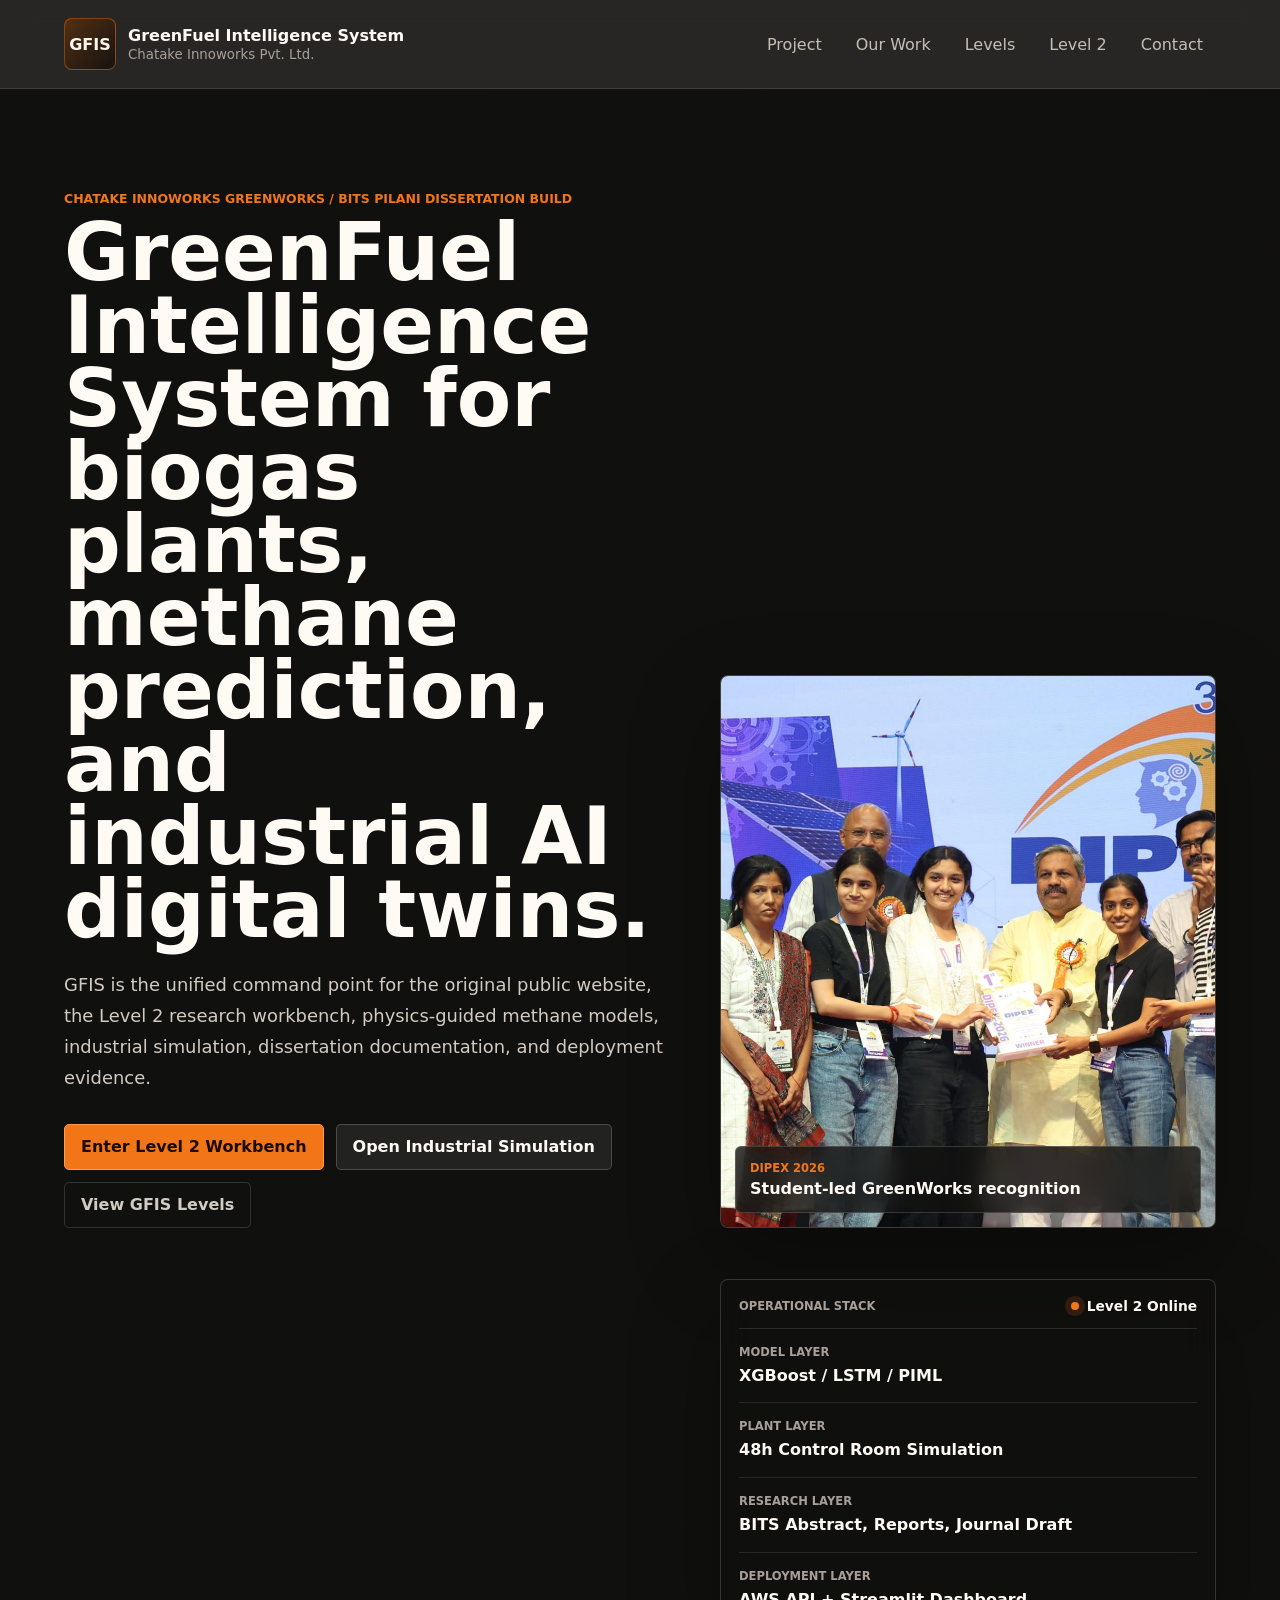
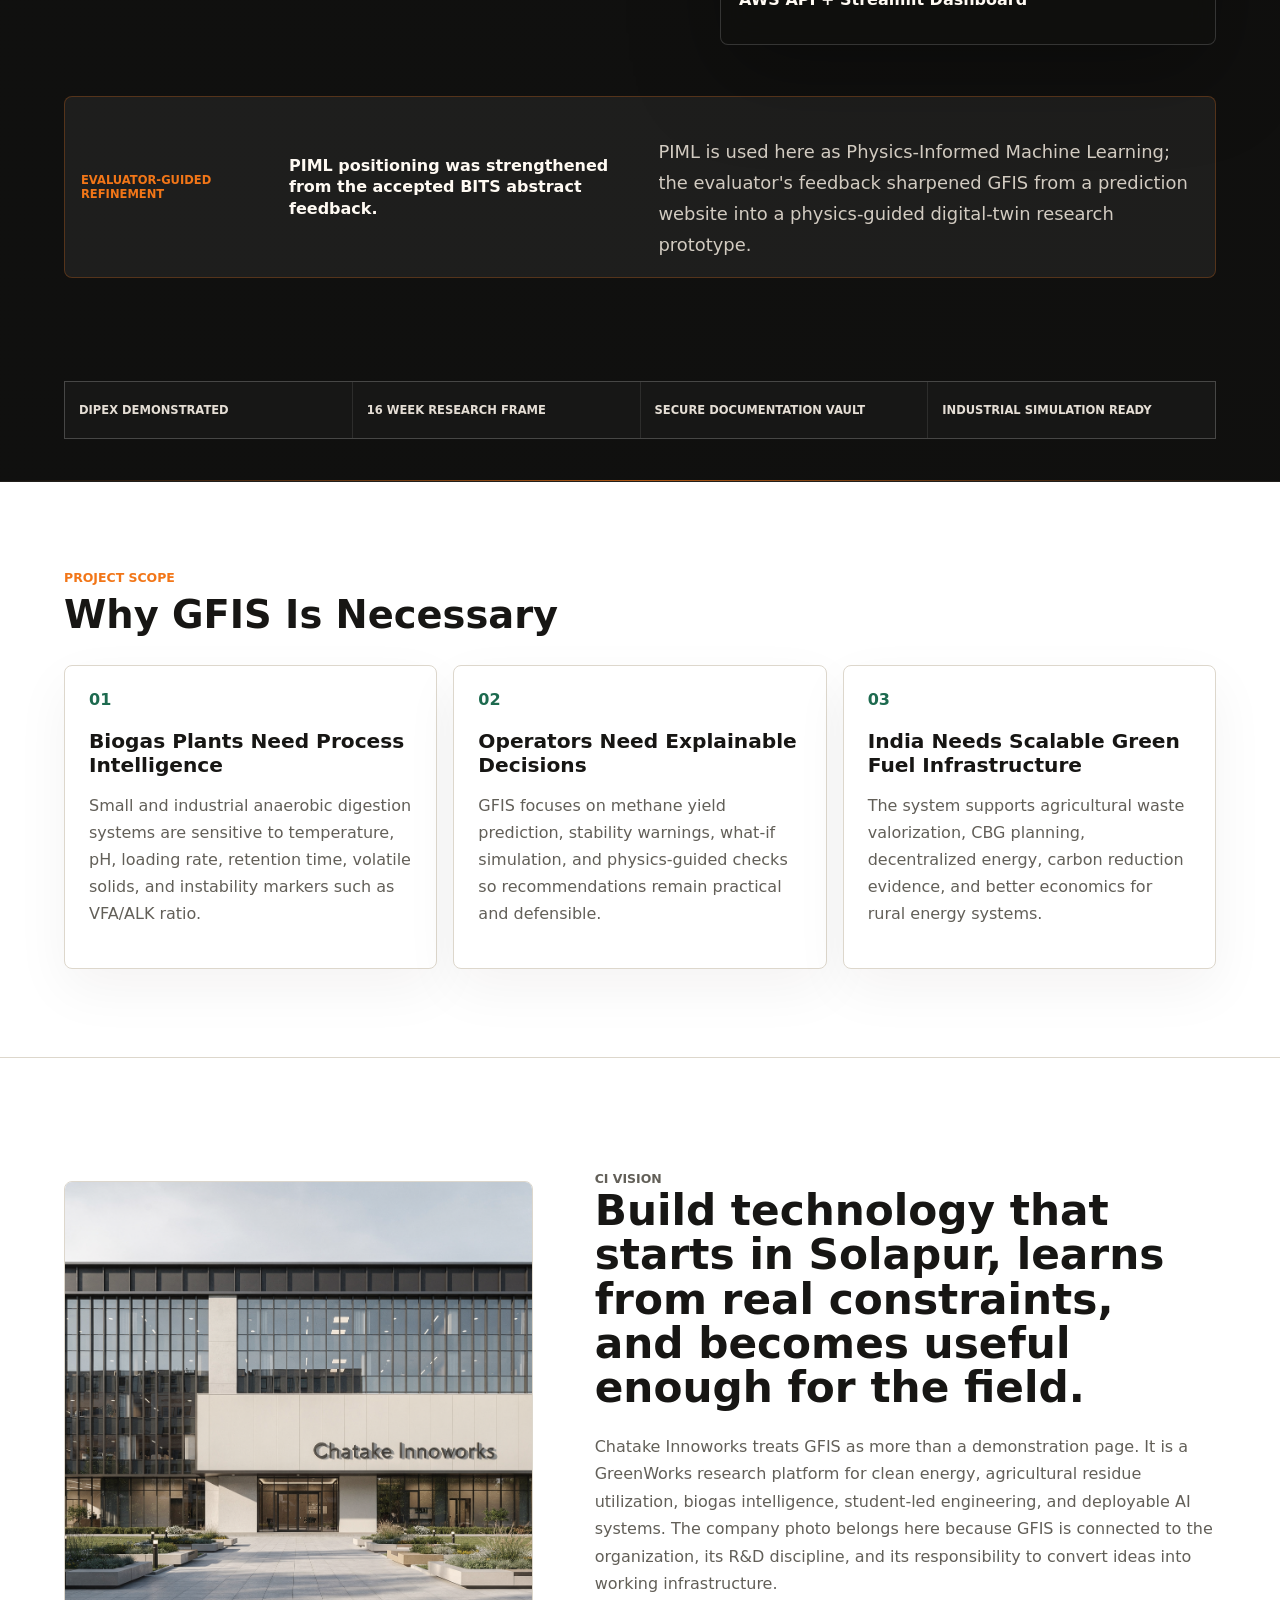
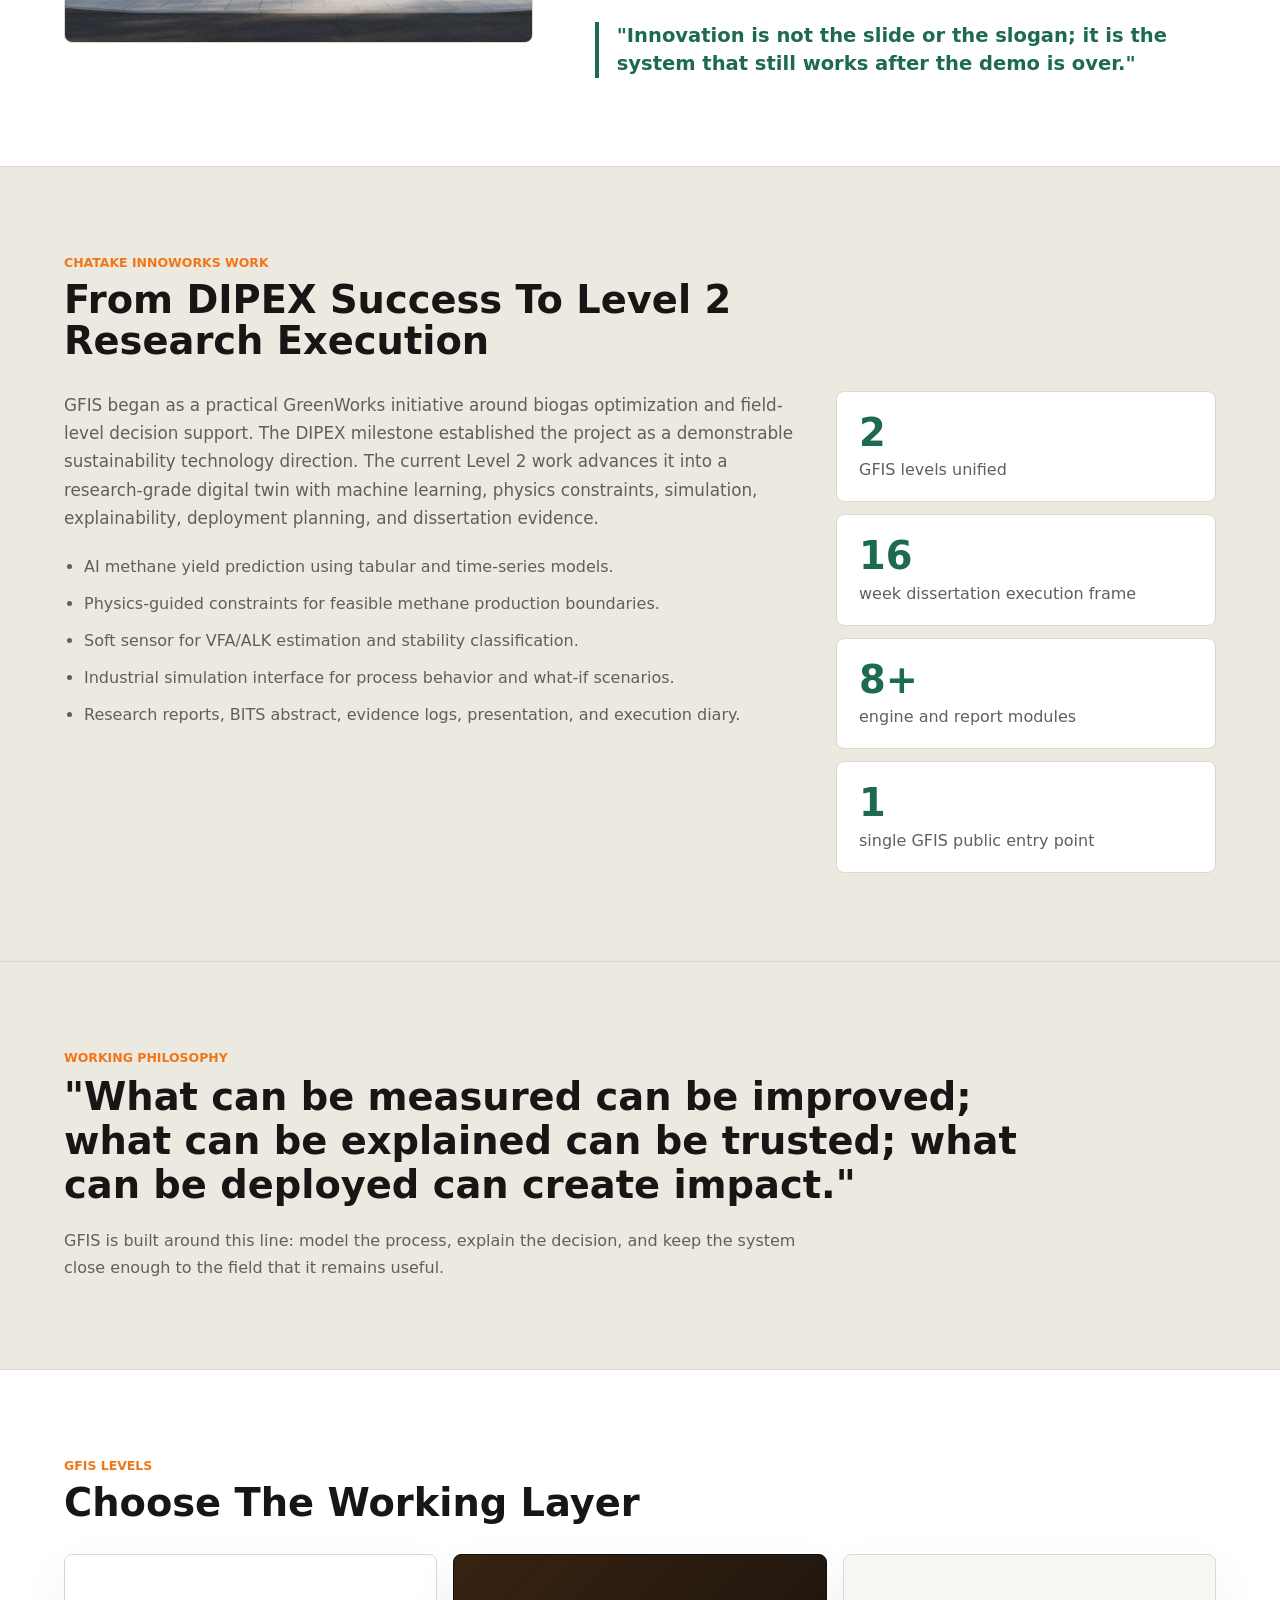
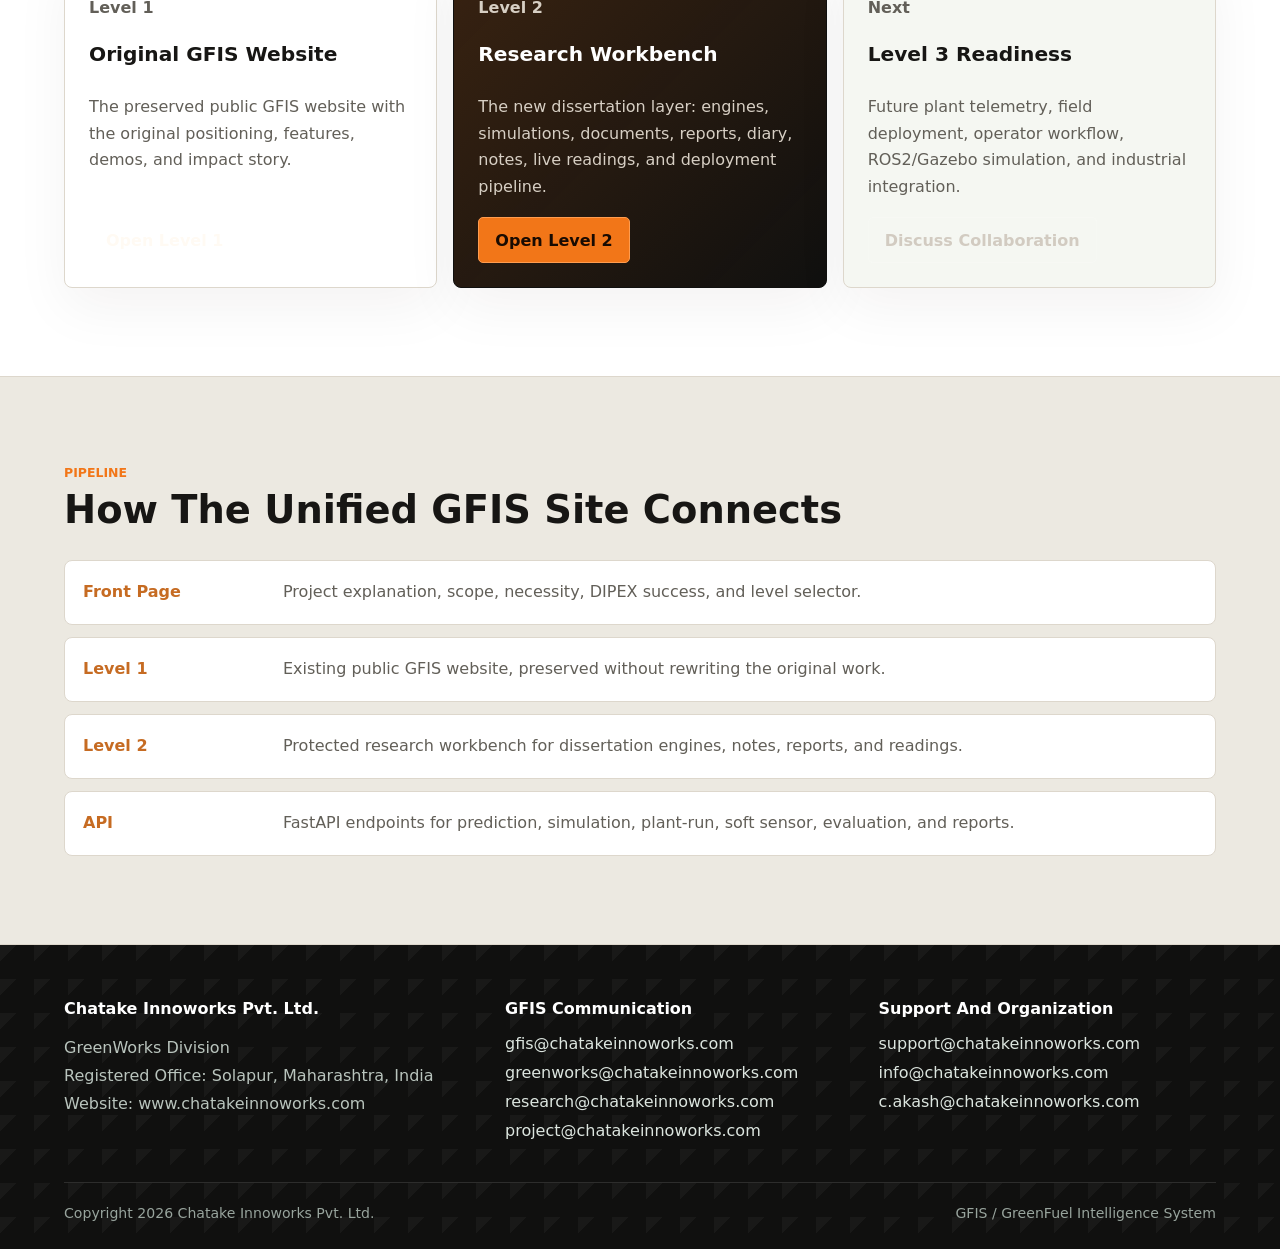
==== commit ef3f1c8e: "Add mid-sem report and PIML evaluator credit" ====
--- a/index.html
+++ b/index.html
@@ -6,6 +6,20 @@
   <meta name="description" content="GFIS by Chatake Innoworks Pvt. Ltd. - GreenFuel Intelligence System for biogas intelligence, AI digital twins, industrial simulation, and research execution.">
   <title>GFIS | Chatake Innoworks GreenFuel Intelligence System</title>
   <link rel="stylesheet" href="assets/gfis-unified.css">
+
+  <link rel="icon" href="/assets/favicon.svg" type="image/svg+xml">
+  <link rel="apple-touch-icon" href="/assets/favicon.svg">
+  <meta name="theme-color" content="#10100f">
+  <meta property="og:type" content="website">
+  <meta property="og:site_name" content="GFIS by Chatake Innoworks">
+  <meta property="og:title" content="GFIS | Chatake Innoworks GreenFuel Intelligence System">
+  <meta property="og:description" content="GFIS by Chatake Innoworks Pvt. Ltd. - GreenFuel Intelligence System for biogas intelligence, AI digital twins, industrial simulation, and research execution.">
+  <meta property="og:url" content="https://gfis.chatakeinnoworks.com/">
+  <meta property="og:image" content="https://gfis.chatakeinnoworks.com/assets/gfis-dipex.jpeg">
+  <meta name="twitter:card" content="summary_large_image">
+  <meta name="twitter:title" content="GFIS | Chatake Innoworks GreenFuel Intelligence System">
+  <meta name="twitter:description" content="Physics-guided AI digital twin for biogas methane prediction, industrial simulation, and dissertation-grade research execution.">
+  <meta name="twitter:image" content="https://gfis.chatakeinnoworks.com/assets/gfis-dipex.jpeg">
 </head>
 <body>
   <header class="site-header">
@@ -20,6 +34,7 @@
       <a href="#project">Project</a>
       <a href="#work">Our Work</a>
       <a href="#levels">Levels</a>
+      <a href="level-2/">Level 2</a>
       <a href="#contact">Contact</a>
     </nav>
   </header>
@@ -27,24 +42,59 @@
   <main id="top">
     <section class="hero">
       <div class="hero-text">
-        <p class="eyebrow">GreenWorks Division / Research and Industrial AI</p>
-        <h1>GFIS brings biogas intelligence, AI digital twins, and field-ready sustainability systems under one platform.</h1>
+        <p class="eyebrow">Chatake Innoworks GreenWorks / BITS Pilani Dissertation Build</p>
+        <h1>GreenFuel Intelligence System for biogas plants, methane prediction, and industrial AI digital twins.</h1>
         <p>
-          The GFIS front page now acts as the unified entry point. Level 1 preserves the existing GFIS website.
-          Level 2 connects the new dissertation-grade research workbench, methane yield engine, plant simulations,
-          reports, diary, notes, live readings, and deployment pipeline.
+          GFIS is the unified command point for the original public website, the Level 2 research workbench,
+          physics-guided methane models, industrial simulation, dissertation documentation, and deployment evidence.
         </p>
         <div class="actions">
-          <a class="button primary" href="#levels">Choose GFIS Level</a>
-          <a class="button secondary" href="#work">View Chatake Innoworks Work</a>
-        </div>
-      </div>
-      <div class="hero-visual" aria-label="Biogas intelligence process visual">
-        <img src="assets/gfis-dipex.jpeg" alt="GFIS DIPEX demonstration by Chatake Innoworks">
-        <div class="signal-panel">
-          <span>DIPEX validated</span>
-          <strong>AI + Biogas + Field Impact</strong>
-        </div>
+          <a class="button primary" href="level-2/">Enter Level 2 Workbench</a>
+          <a class="button secondary" href="level-2/apps/model-control-room/industrial_simulation.html">Open Industrial Simulation</a>
+          <a class="button ghost" href="#levels">View GFIS Levels</a>
+        </div>
+      </div>
+      <div class="hero-showcase" aria-label="DIPEX winning GFIS team photograph and operational snapshot">
+        <img src="assets/gfis-dipex.jpeg" alt="GFIS DIPEX winning team with students and dignitaries">
+        <div class="photo-caption">
+          <span>DIPEX 2026</span>
+          <strong>Student-led GreenWorks recognition</strong>
+        </div>
+      </div>
+      <div class="hero-console" aria-label="GFIS operational snapshot">
+        <div class="console-head">
+          <span>Operational Stack</span>
+          <strong>Level 2 Online</strong>
+        </div>
+        <dl>
+          <div>
+            <dt>Model Layer</dt>
+            <dd>XGBoost / LSTM / PIML</dd>
+          </div>
+          <div>
+            <dt>Plant Layer</dt>
+            <dd>48h Control Room Simulation</dd>
+          </div>
+          <div>
+            <dt>Research Layer</dt>
+            <dd>BITS Abstract, Reports, Journal Draft</dd>
+          </div>
+          <div>
+            <dt>Deployment Layer</dt>
+            <dd>AWS API + Streamlit Dashboard</dd>
+          </div>
+        </dl>
+      </div>
+      <div class="evaluator-credit">
+        <span>Evaluator-guided refinement</span>
+        <strong>PIML positioning was strengthened from the accepted BITS abstract feedback.</strong>
+        <p>PIML is used here as Physics-Informed Machine Learning; the evaluator's feedback sharpened GFIS from a prediction website into a physics-guided digital-twin research prototype.</p>
+      </div>
+      <div class="hero-proof" aria-label="GFIS proof points">
+        <span>DIPEX demonstrated</span>
+        <span>16 week research frame</span>
+        <span>Secure documentation vault</span>
+        <span>Industrial simulation ready</span>
       </div>
     </section>
 
--- a/assets/gfis-unified.css
+++ b/assets/gfis-unified.css
@@ -1,15 +1,16 @@
 :root {
   color-scheme: light;
-  --ink: #17211c;
-  --muted: #58645d;
-  --paper: #f7f8f3;
+  --ink: #171614;
+  --muted: #625f58;
+  --paper: #f5f3ee;
   --panel: #ffffff;
-  --line: #d8ded5;
-  --green: #176c52;
-  --green-soft: #e5f0e8;
-  --blue: #274b76;
-  --amber: #b86934;
-  --dark: #111b18;
+  --line: #ddd7cc;
+  --green: #1d6a4f;
+  --green-soft: #e4efe8;
+  --amber: #c66b22;
+  --amber-bright: #f27618;
+  --dark: #10100f;
+  --dark-2: #171512;
 }
 
 * {
@@ -24,7 +25,9 @@
   margin: 0;
   font-family: Inter, ui-sans-serif, system-ui, -apple-system, BlinkMacSystemFont, "Segoe UI", sans-serif;
   color: var(--ink);
-  background: var(--paper);
+  background:
+    linear-gradient(180deg, #f8f6f1 0, var(--paper) 420px),
+    var(--paper);
 }
 
 a {
@@ -41,8 +44,8 @@
   justify-content: space-between;
   gap: 24px;
   padding: 18px clamp(20px, 5vw, 76px);
-  border-bottom: 1px solid var(--line);
-  background: rgba(247, 248, 243, 0.94);
+  border-bottom: 1px solid rgba(255, 255, 255, 0.1);
+  background: rgba(16, 16, 15, 0.9);
   backdrop-filter: blur(16px);
 }
 
@@ -57,8 +60,11 @@
   place-items: center;
   width: 52px;
   height: 52px;
-  color: #fff;
-  background: var(--green);
+  color: #fff7ef;
+  background:
+    linear-gradient(135deg, rgba(242, 118, 24, 0.28), rgba(255, 255, 255, 0)),
+    #151310;
+  border: 1px solid rgba(242, 118, 24, 0.45);
   border-radius: 8px;
   font-weight: 900;
 }
@@ -70,7 +76,11 @@
 
 .brand small {
   margin-top: 2px;
-  color: var(--muted);
+  color: #a8a098;
+}
+
+.brand strong {
+  color: #fffaf3;
 }
 
 nav {
@@ -81,29 +91,55 @@
 
 nav a {
   padding: 10px 12px;
-  color: var(--muted);
+  color: #c6beb4;
   border: 1px solid transparent;
 }
 
 nav a:hover {
-  color: var(--ink);
-  border-color: var(--line);
-  background: var(--panel);
+  color: #fffaf3;
+  border-color: rgba(242, 118, 24, 0.32);
+  background: rgba(255, 255, 255, 0.05);
 }
 
 .hero {
+  position: relative;
   display: grid;
   grid-template-columns: minmax(0, 1fr) minmax(330px, 0.82fr);
-  gap: clamp(30px, 5vw, 72px);
-  align-items: center;
-  min-height: 82vh;
-  padding: clamp(50px, 7vw, 96px) clamp(20px, 5vw, 76px);
-  border-bottom: 1px solid var(--line);
+  gap: clamp(22px, 4vw, 52px);
+  align-items: end;
+  min-height: min(820px, 88vh);
+  padding: clamp(68px, 8vw, 108px) clamp(20px, 5vw, 76px) clamp(24px, 4vw, 42px);
+  color: #fffaf3;
+  overflow: hidden;
+  border-bottom: 1px solid #211f1b;
+  background: #100f0d;
+}
+
+.hero::before {
+  content: "";
+  position: absolute;
+  inset: 0;
+  background:
+    linear-gradient(90deg, rgba(16, 16, 15, 0.96) 0%, rgba(16, 16, 15, 0.9) 48%, rgba(16, 16, 15, 0.72) 100%),
+    #100f0d;
+}
+
+.hero::after {
+  content: "";
+  position: absolute;
+  inset: auto 0 0;
+  height: 1px;
+  background: linear-gradient(90deg, transparent, rgba(242, 118, 24, 0.7), transparent);
+}
+
+.hero > * {
+  position: relative;
+  z-index: 1;
 }
 
 .eyebrow {
   margin: 0 0 10px;
-  color: var(--green);
+  color: var(--amber-bright);
   font-size: 0.78rem;
   font-weight: 900;
   letter-spacing: 0;
@@ -111,17 +147,17 @@
 }
 
 .hero h1 {
-  max-width: 980px;
-  margin: 0;
-  font-size: clamp(2.35rem, 5vw, 5.5rem);
-  line-height: 0.98;
+  max-width: 1040px;
+  margin: 0;
+  font-size: clamp(2.65rem, 6.2vw, 6.7rem);
+  line-height: 0.92;
   letter-spacing: 0;
 }
 
 .hero p:not(.eyebrow) {
-  max-width: 780px;
+  max-width: 760px;
   margin: 24px 0 0;
-  color: var(--muted);
+  color: #d2cbc1;
   font-size: clamp(1rem, 1.4vw, 1.22rem);
   line-height: 1.72;
 }
@@ -139,71 +175,187 @@
   justify-content: center;
   min-height: 46px;
   padding: 12px 16px;
-  border-radius: 6px;
-  border: 1px solid var(--line);
+  border-radius: 5px;
+  border: 1px solid rgba(255, 255, 255, 0.14);
   font-weight: 800;
 }
 
 .button.primary {
-  color: #fff;
-  background: var(--green);
-  border-color: var(--green);
+  color: #190b02;
+  background: var(--amber-bright);
+  border-color: #ff9c4f;
 }
 
 .button.secondary {
-  color: var(--green);
-  background: #fff;
+  color: #fffaf3;
+  background: rgba(255, 255, 255, 0.08);
+  border-color: rgba(255, 255, 255, 0.18);
 }
 
 .button.ghost {
-  color: var(--blue);
+  color: #d2cbc1;
   background: transparent;
-}
-
-.hero-visual {
+  border-color: rgba(255, 255, 255, 0.14);
+}
+
+.hero-showcase {
   position: relative;
-  min-height: 480px;
+  min-height: clamp(330px, 43vw, 560px);
   overflow: hidden;
+  border: 1px solid rgba(255, 255, 255, 0.18);
   border-radius: 8px;
-  border: 1px solid var(--line);
-  background: #dfe8dd;
-}
-
-.hero-visual img {
+  background: #171512;
+  box-shadow: 0 32px 90px rgba(0, 0, 0, 0.32);
+}
+
+.hero-showcase img {
   width: 100%;
   height: 100%;
-  min-height: 480px;
+  min-height: clamp(330px, 43vw, 560px);
+  display: block;
   object-fit: cover;
+  object-position: center center;
+}
+
+.photo-caption {
+  position: absolute;
+  left: 14px;
+  right: 14px;
+  bottom: 14px;
+  padding: 14px;
+  color: #fffaf3;
+  background: rgba(16, 16, 15, 0.76);
+  border: 1px solid rgba(255, 255, 255, 0.16);
+  border-radius: 6px;
+  backdrop-filter: blur(12px);
+}
+
+.photo-caption span,
+.evaluator-credit span {
   display: block;
-}
-
-.signal-panel {
-  position: absolute;
-  left: 18px;
-  right: 18px;
-  bottom: 18px;
+  color: var(--amber-bright);
+  font-size: 0.72rem;
+  font-weight: 900;
+  letter-spacing: 0;
+  text-transform: uppercase;
+}
+
+.photo-caption strong {
+  display: block;
+  margin-top: 4px;
+  font-size: 1rem;
+}
+
+.hero-console {
+  grid-column: 2;
   padding: 18px;
-  color: #fff;
-  background: rgba(17, 27, 24, 0.86);
+  color: #fffaf3;
+  background: rgba(16, 16, 15, 0.72);
   border: 1px solid rgba(255, 255, 255, 0.16);
   border-radius: 8px;
-}
-
-.signal-panel span,
-.signal-panel strong {
-  display: block;
-}
-
-.signal-panel span {
-  color: #bde6cb;
-  font-size: 0.8rem;
+  backdrop-filter: blur(16px);
+  box-shadow: 0 32px 90px rgba(0, 0, 0, 0.3);
+}
+
+.console-head {
+  display: flex;
+  align-items: center;
+  justify-content: space-between;
+  gap: 16px;
+  padding-bottom: 14px;
+  border-bottom: 1px solid rgba(255, 255, 255, 0.12);
+}
+
+.console-head span,
+.hero-proof span,
+.hero-console dt {
+  color: #a8a098;
+  font-size: 0.72rem;
+  font-weight: 900;
+  letter-spacing: 0;
+  text-transform: uppercase;
+}
+
+.console-head strong {
+  display: inline-flex;
+  align-items: center;
+  gap: 8px;
+  color: #fffaf3;
+  font-size: 0.86rem;
+}
+
+.console-head strong::before {
+  content: "";
+  width: 8px;
+  height: 8px;
+  background: #f27618;
+  border-radius: 999px;
+  box-shadow: 0 0 0 6px rgba(242, 118, 24, 0.15);
+}
+
+.hero-console dl {
+  display: grid;
+  gap: 0;
+  margin: 0;
+}
+
+.hero-console div:not(.console-head) {
+  padding: 16px 0;
+  border-bottom: 1px solid rgba(255, 255, 255, 0.1);
+}
+
+.hero-console div:last-child {
+  border-bottom: 0;
+}
+
+.hero-console dd {
+  margin: 6px 0 0;
+  color: #fffaf3;
   font-weight: 800;
-  text-transform: uppercase;
-}
-
-.signal-panel strong {
-  margin-top: 5px;
-  font-size: 1.28rem;
+  line-height: 1.35;
+}
+
+.evaluator-credit {
+  grid-column: 1 / -1;
+  display: grid;
+  grid-template-columns: minmax(190px, 0.35fr) minmax(260px, 0.65fr) minmax(0, 1fr);
+  gap: 18px;
+  align-items: center;
+  padding: 16px;
+  color: #fffaf3;
+  background: rgba(255, 255, 255, 0.06);
+  border: 1px solid rgba(242, 118, 24, 0.26);
+  border-radius: 8px;
+}
+
+.evaluator-credit strong {
+  font-size: 1rem;
+  line-height: 1.35;
+}
+
+.evaluator-credit p {
+  margin: 0;
+  color: #cfc8bd;
+  line-height: 1.55;
+}
+
+.hero-proof {
+  grid-column: 1 / -1;
+  display: grid;
+  grid-template-columns: repeat(4, minmax(0, 1fr));
+  gap: 1px;
+  margin-top: clamp(24px, 5vw, 52px);
+  background: rgba(255, 255, 255, 0.12);
+  border: 1px solid rgba(255, 255, 255, 0.12);
+}
+
+.hero-proof span {
+  min-height: 56px;
+  display: flex;
+  align-items: center;
+  padding: 14px;
+  color: #e5ded5;
+  background: rgba(16, 16, 15, 0.72);
 }
 
 .band {
@@ -220,7 +372,7 @@
 .work-band,
 .pipeline-band,
 .philosophy-band {
-  background: #edf4ea;
+  background: #ece9e1;
 }
 
 .quote-block {
@@ -269,6 +421,7 @@
   background: var(--panel);
   border: 1px solid var(--line);
   border-radius: 8px;
+  box-shadow: 0 20px 55px rgba(34, 29, 22, 0.05);
 }
 
 .index,
@@ -403,13 +556,15 @@
 
 .level-panel.featured {
   color: #fff;
-  background: var(--dark);
+  background:
+    linear-gradient(135deg, rgba(242, 118, 24, 0.18), rgba(255, 255, 255, 0)),
+    var(--dark);
   border-color: var(--dark);
 }
 
 .level-panel.featured p,
 .level-panel.featured .level-kicker {
-  color: #bde6cb;
+  color: #d7cfc4;
 }
 
 .level-panel.muted {
@@ -435,7 +590,7 @@
 }
 
 .pipeline span {
-  color: var(--green);
+  color: var(--amber);
   font-weight: 900;
 }
 
@@ -514,9 +669,22 @@
     grid-template-columns: 1fr;
   }
 
-  .hero-visual,
-  .hero-visual img {
-    min-height: 360px;
+  .hero {
+    min-height: auto;
+    padding-top: 58px;
+  }
+
+  .hero-console,
+  .evaluator-credit {
+    grid-column: 1;
+  }
+
+  .evaluator-credit {
+    grid-template-columns: 1fr;
+  }
+
+  .hero-proof {
+    grid-template-columns: repeat(2, minmax(0, 1fr));
   }
 }
 
@@ -531,4 +699,8 @@
     grid-template-columns: 1fr;
     flex-direction: column;
   }
-}
+
+  .hero-proof {
+    grid-template-columns: 1fr;
+  }
+}
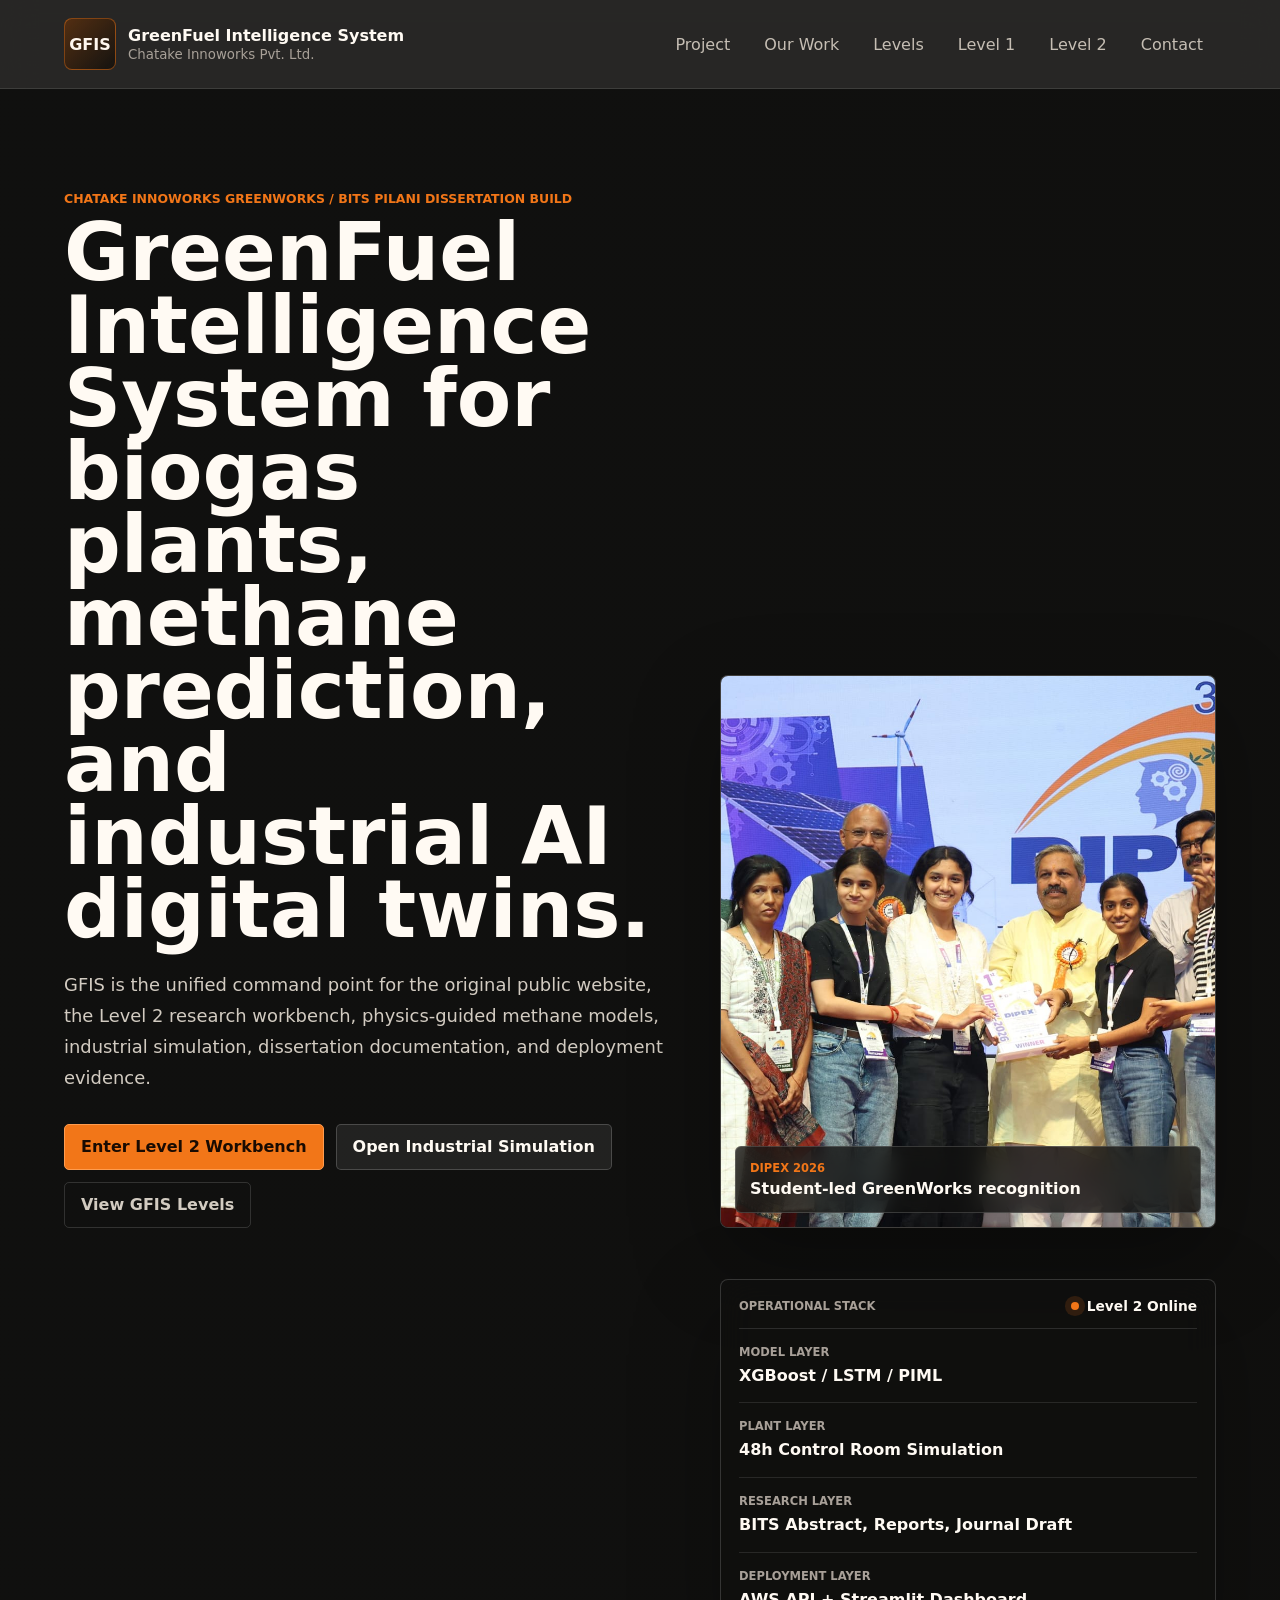
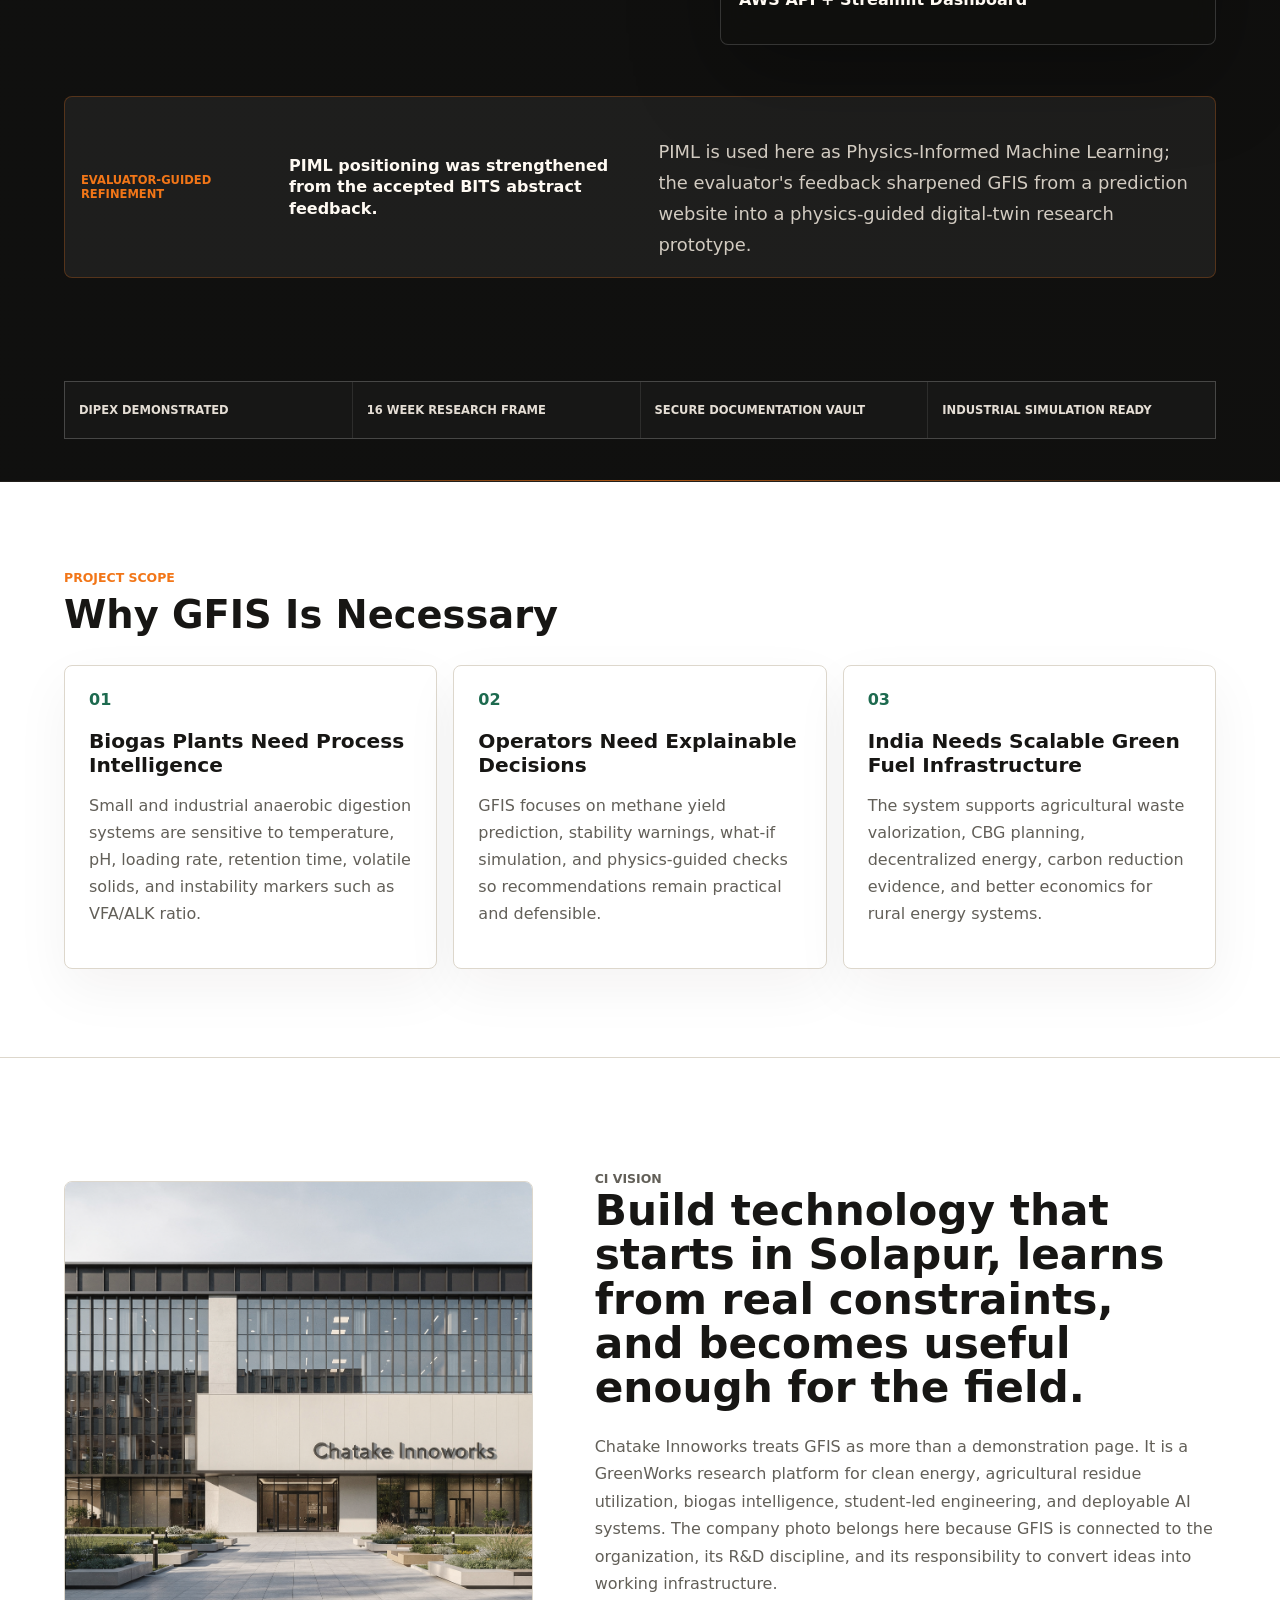
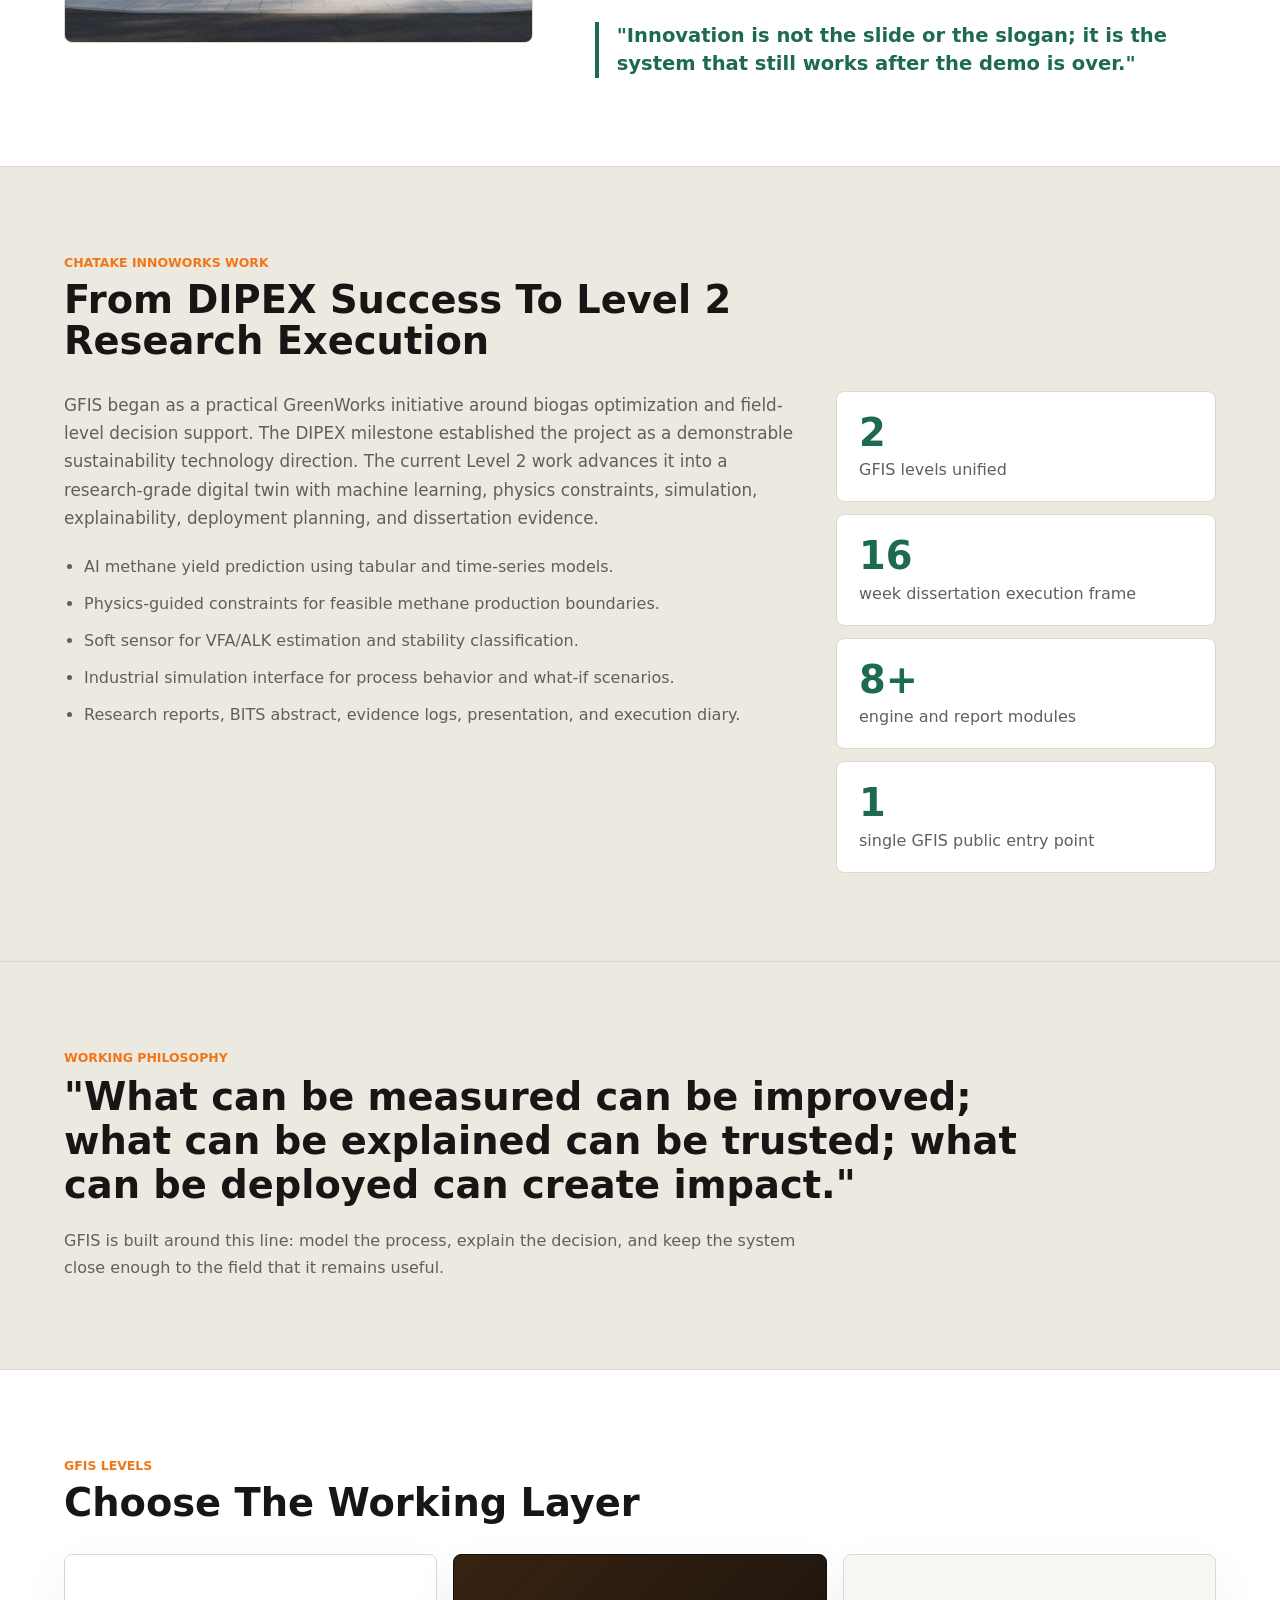
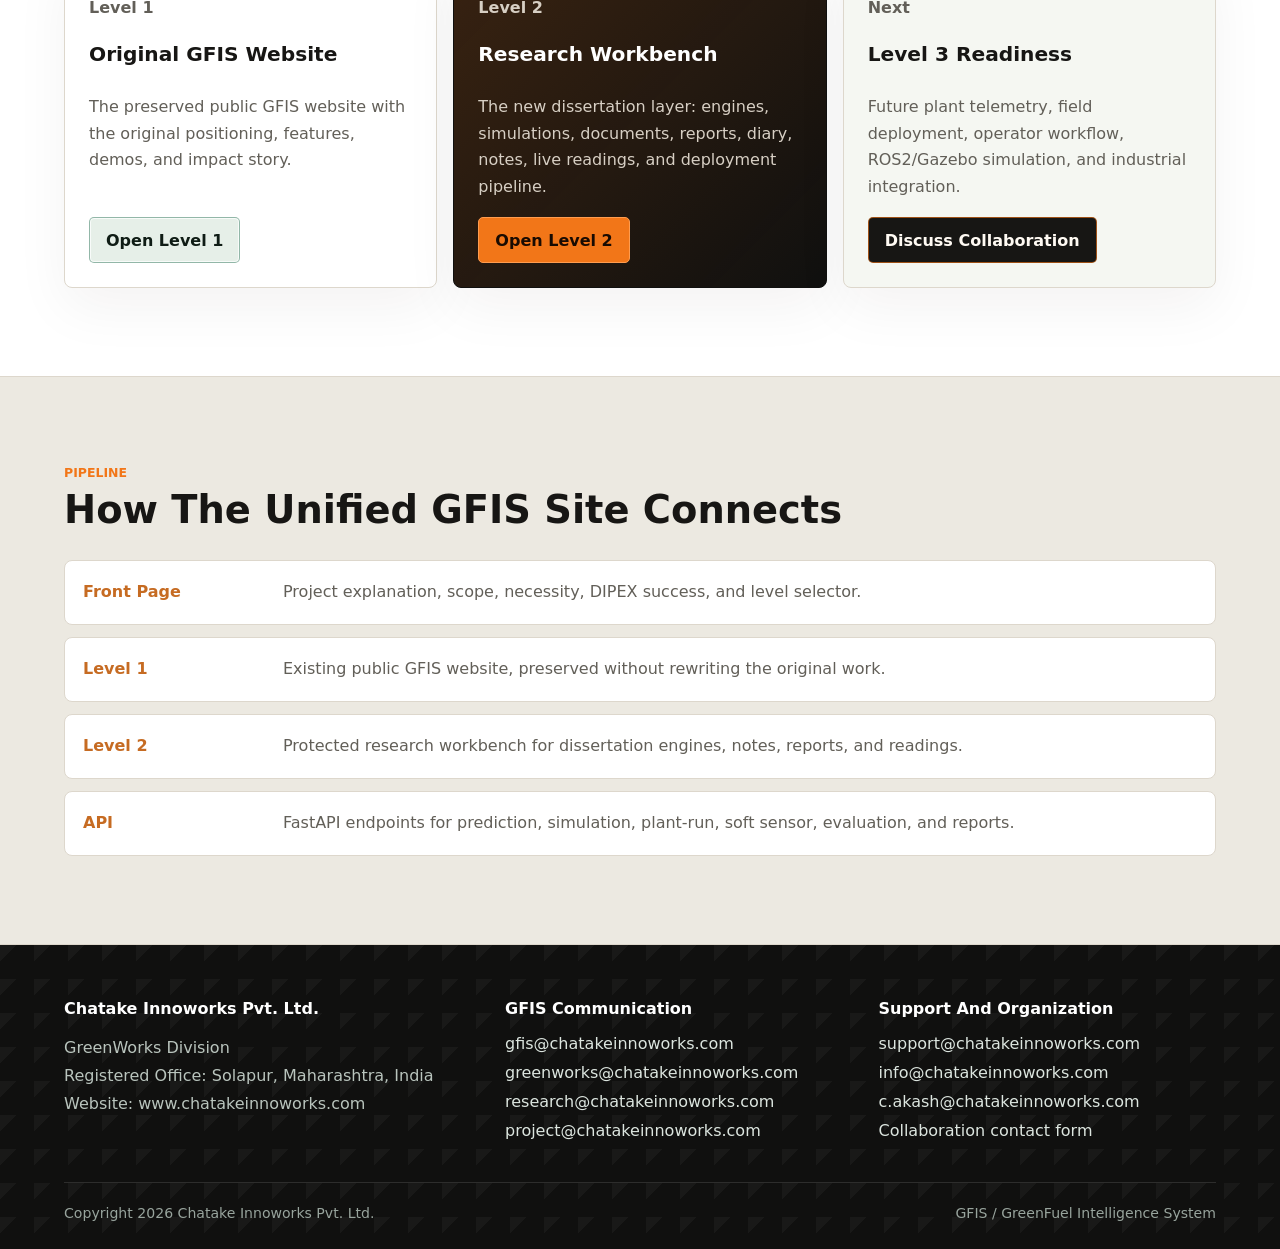
==== commit ae6c02db: "Add contact page and mid-sem submission pack" ====
--- a/index.html
+++ b/index.html
@@ -34,8 +34,9 @@
       <a href="#project">Project</a>
       <a href="#work">Our Work</a>
       <a href="#levels">Levels</a>
+      <a href="level-1/">Level 1</a>
       <a href="level-2/">Level 2</a>
-      <a href="#contact">Contact</a>
+      <a href="contact.html">Contact</a>
     </nav>
   </header>
 
@@ -193,7 +194,7 @@
           <p class="level-kicker">Level 1</p>
           <h3>Original GFIS Website</h3>
           <p>The preserved public GFIS website with the original positioning, features, demos, and impact story.</p>
-          <a class="button secondary" href="level-1/">Open Level 1</a>
+          <a class="button level-one" href="level-1/">Open Level 1</a>
         </article>
         <article class="level-panel featured">
           <p class="level-kicker">Level 2</p>
@@ -205,7 +206,7 @@
           <p class="level-kicker">Next</p>
           <h3>Level 3 Readiness</h3>
           <p>Future plant telemetry, field deployment, operator workflow, ROS2/Gazebo simulation, and industrial integration.</p>
-          <a class="button ghost" href="#contact">Discuss Collaboration</a>
+          <a class="button contact-cta" href="contact.html">Discuss Collaboration</a>
         </article>
       </div>
     </section>
@@ -249,6 +250,7 @@
           <li><a href="mailto:support@chatakeinnoworks.com">support@chatakeinnoworks.com</a></li>
           <li><a href="mailto:info@chatakeinnoworks.com">info@chatakeinnoworks.com</a></li>
           <li><a href="mailto:c.akash@chatakeinnoworks.com">c.akash@chatakeinnoworks.com</a></li>
+          <li><a href="contact.html">Collaboration contact form</a></li>
         </ul>
       </div>
     </div>
--- a/assets/gfis-unified.css
+++ b/assets/gfis-unified.css
@@ -192,6 +192,19 @@
   border-color: rgba(255, 255, 255, 0.18);
 }
 
+.button.level-one {
+  color: #0f1c15;
+  background: #e6efe8;
+  border-color: rgba(29, 106, 79, 0.42);
+  box-shadow: inset 0 0 0 1px rgba(255, 255, 255, 0.74);
+}
+
+.button.contact-cta {
+  color: #fffaf3;
+  background: #171614;
+  border-color: rgba(242, 118, 24, 0.62);
+}
+
 .button.ghost {
   color: #d2cbc1;
   background: transparent;
@@ -591,6 +604,134 @@
 
 .pipeline span {
   color: var(--amber);
+  font-weight: 900;
+}
+
+.contact-hero {
+  padding: clamp(72px, 8vw, 118px) clamp(20px, 5vw, 76px);
+  color: #fffaf3;
+  background:
+    linear-gradient(90deg, rgba(16, 16, 15, 0.96), rgba(16, 16, 15, 0.72)),
+    url("gfis-dipex.jpeg") center / cover;
+  border-bottom: 1px solid #211f1b;
+}
+
+.contact-hero h1 {
+  max-width: 980px;
+  margin: 0;
+  font-size: clamp(2.3rem, 5vw, 5.6rem);
+  line-height: 0.96;
+  letter-spacing: 0;
+}
+
+.contact-hero p:not(.eyebrow) {
+  max-width: 760px;
+  margin: 24px 0 0;
+  color: #d8d0c5;
+  font-size: 1.08rem;
+  line-height: 1.7;
+}
+
+.contact-grid-band {
+  background: #f7f4ed;
+}
+
+.contact-layout {
+  display: grid;
+  grid-template-columns: minmax(0, 1.1fr) minmax(320px, 0.9fr);
+  gap: clamp(22px, 4vw, 46px);
+  align-items: start;
+}
+
+.contact-form,
+.contact-directory {
+  padding: 24px;
+  background: #fff;
+  border: 1px solid var(--line);
+  border-radius: 8px;
+  box-shadow: 0 20px 55px rgba(34, 29, 22, 0.05);
+}
+
+.contact-form {
+  display: grid;
+  grid-template-columns: repeat(2, minmax(0, 1fr));
+  gap: 16px;
+}
+
+.contact-form label {
+  display: block;
+  margin-bottom: 8px;
+  color: var(--ink);
+  font-weight: 900;
+}
+
+.contact-form input,
+.contact-form select,
+.contact-form textarea {
+  width: 100%;
+  padding: 12px 13px;
+  color: var(--ink);
+  background: #fbfaf7;
+  border: 1px solid var(--line);
+  border-radius: 5px;
+  font: inherit;
+}
+
+.contact-form textarea {
+  resize: vertical;
+}
+
+.full-span {
+  grid-column: 1 / -1;
+}
+
+.form-actions {
+  display: flex;
+  flex-wrap: wrap;
+  gap: 10px;
+}
+
+.form-note {
+  margin: 0;
+  color: var(--muted);
+  line-height: 1.55;
+}
+
+.contact-directory h2 {
+  margin: 0 0 18px;
+  font-size: 1.65rem;
+}
+
+.contact-directory dl {
+  display: grid;
+  gap: 0;
+  margin: 0;
+}
+
+.contact-directory div {
+  padding: 14px 0;
+  border-bottom: 1px solid var(--line);
+}
+
+.contact-directory dt {
+  color: var(--muted);
+  font-size: 0.78rem;
+  font-weight: 900;
+  text-transform: uppercase;
+}
+
+.contact-directory dd {
+  margin: 6px 0 0;
+  color: var(--green);
+  font-weight: 800;
+}
+
+.contact-directory blockquote {
+  margin: 22px 0 0;
+  padding-left: 16px;
+  color: var(--green);
+  border-left: 4px solid var(--green);
+  line-height: 1.55;
   font-weight: 900;
 }
 
@@ -652,7 +793,8 @@
   .hero,
   .work-layout,
   .footer-grid,
-  .vision-layout {
+  .vision-layout,
+  .contact-layout {
     grid-template-columns: 1fr;
   }
 
@@ -694,6 +836,10 @@
     width: 100%;
   }
 
+  .contact-form {
+    grid-template-columns: 1fr;
+  }
+
   .pipeline li,
   .footer-bottom {
     grid-template-columns: 1fr;
